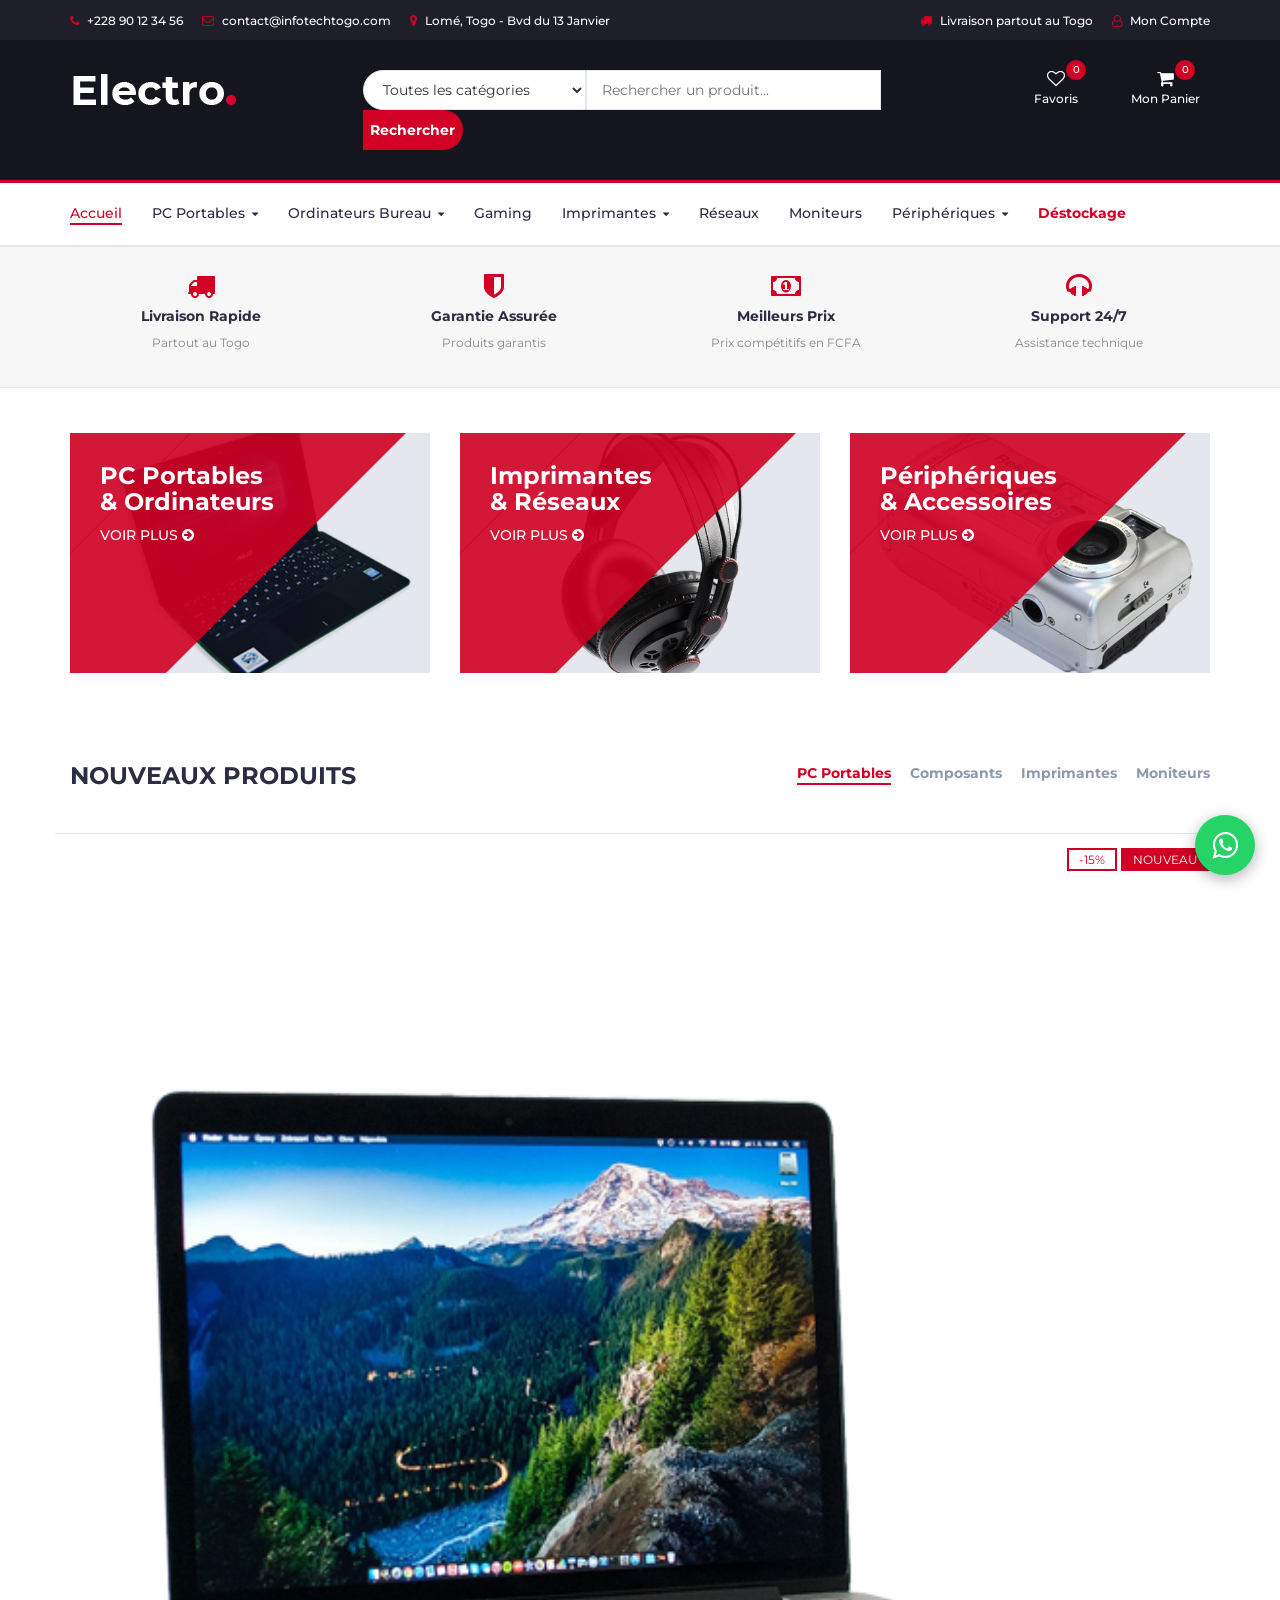
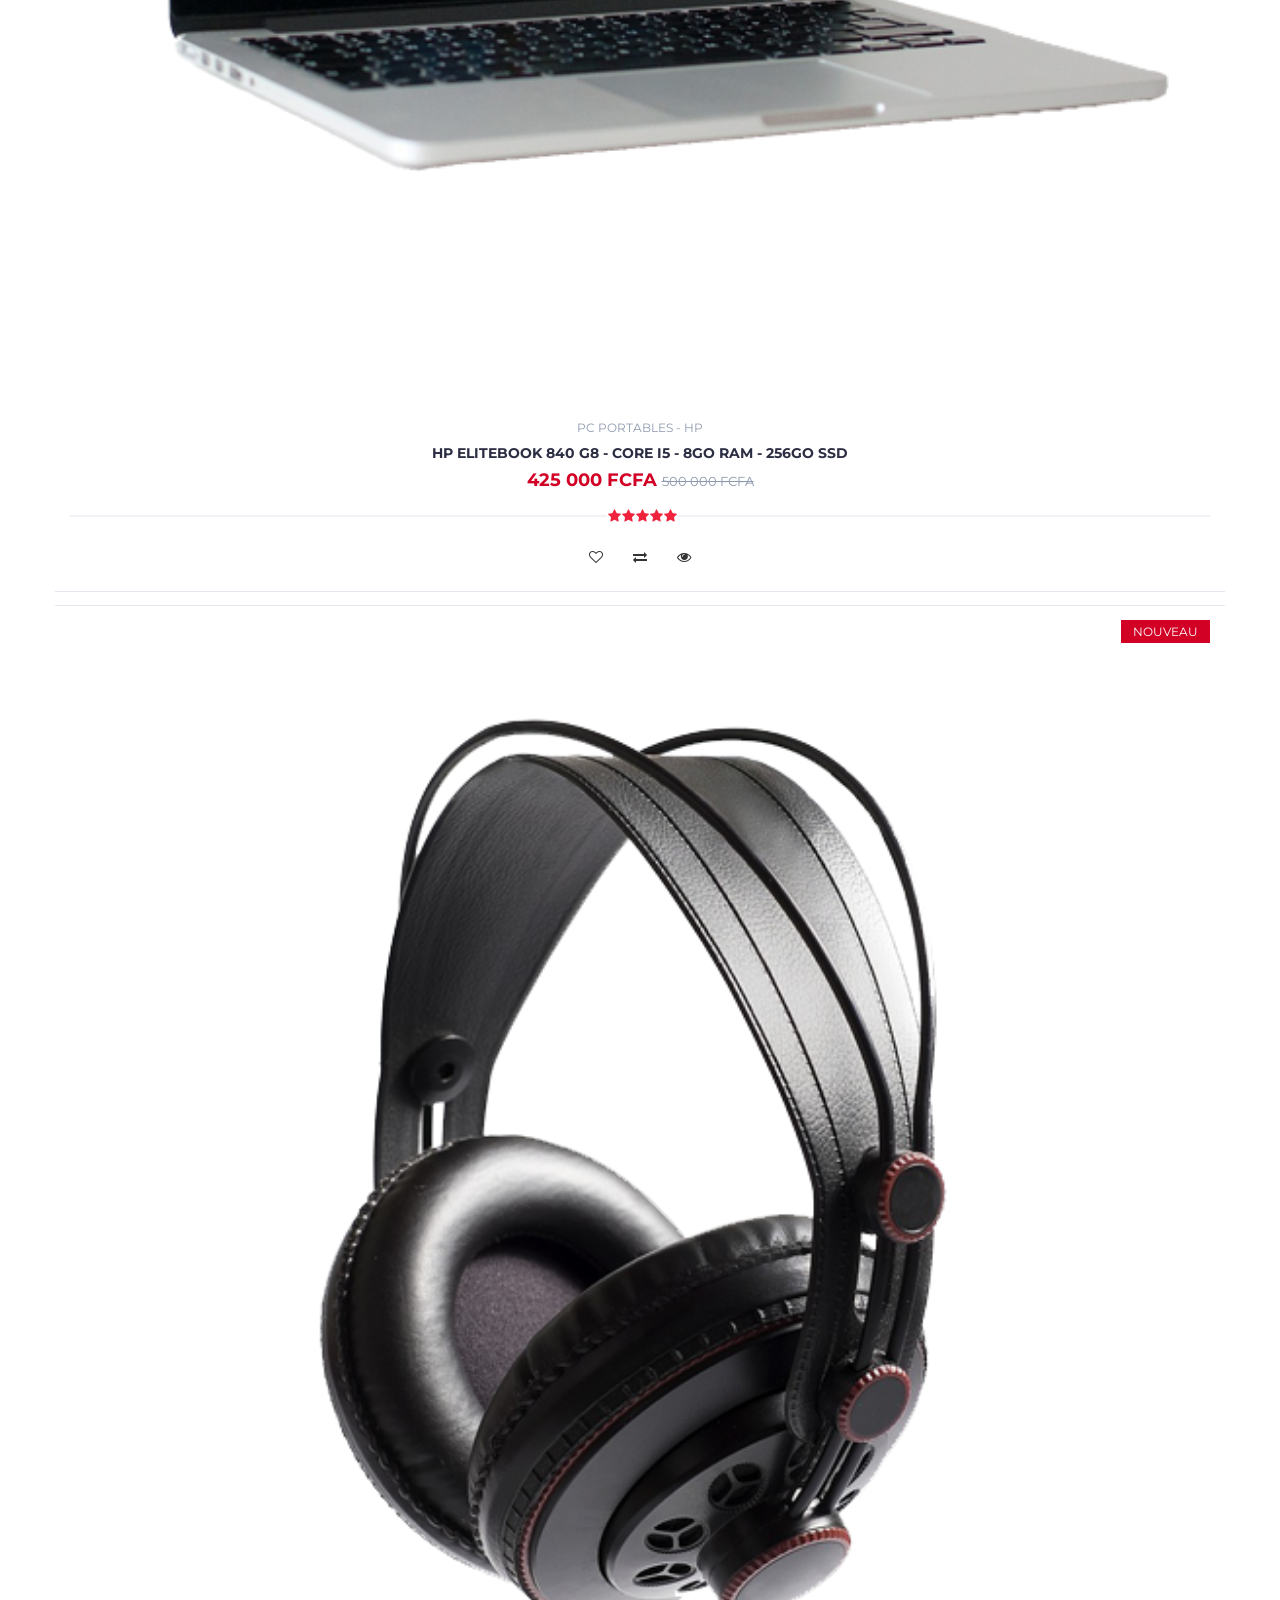
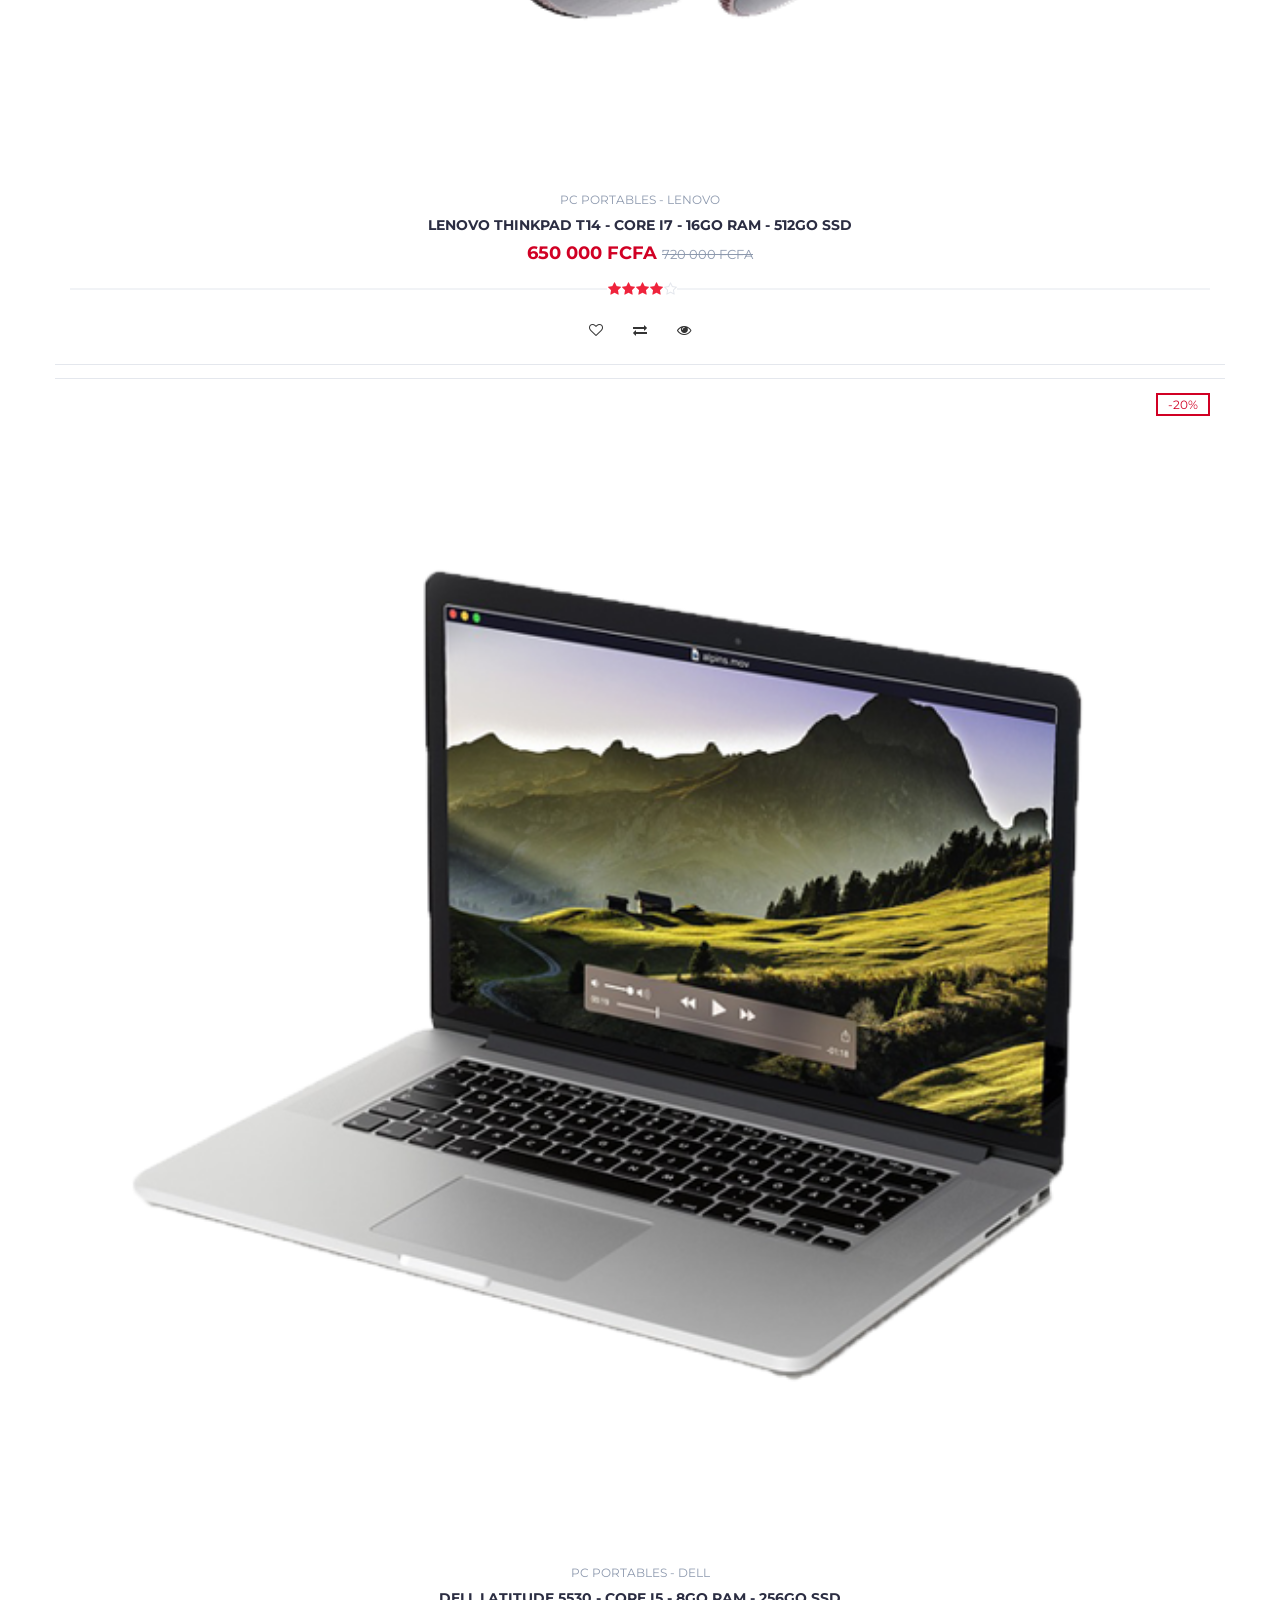
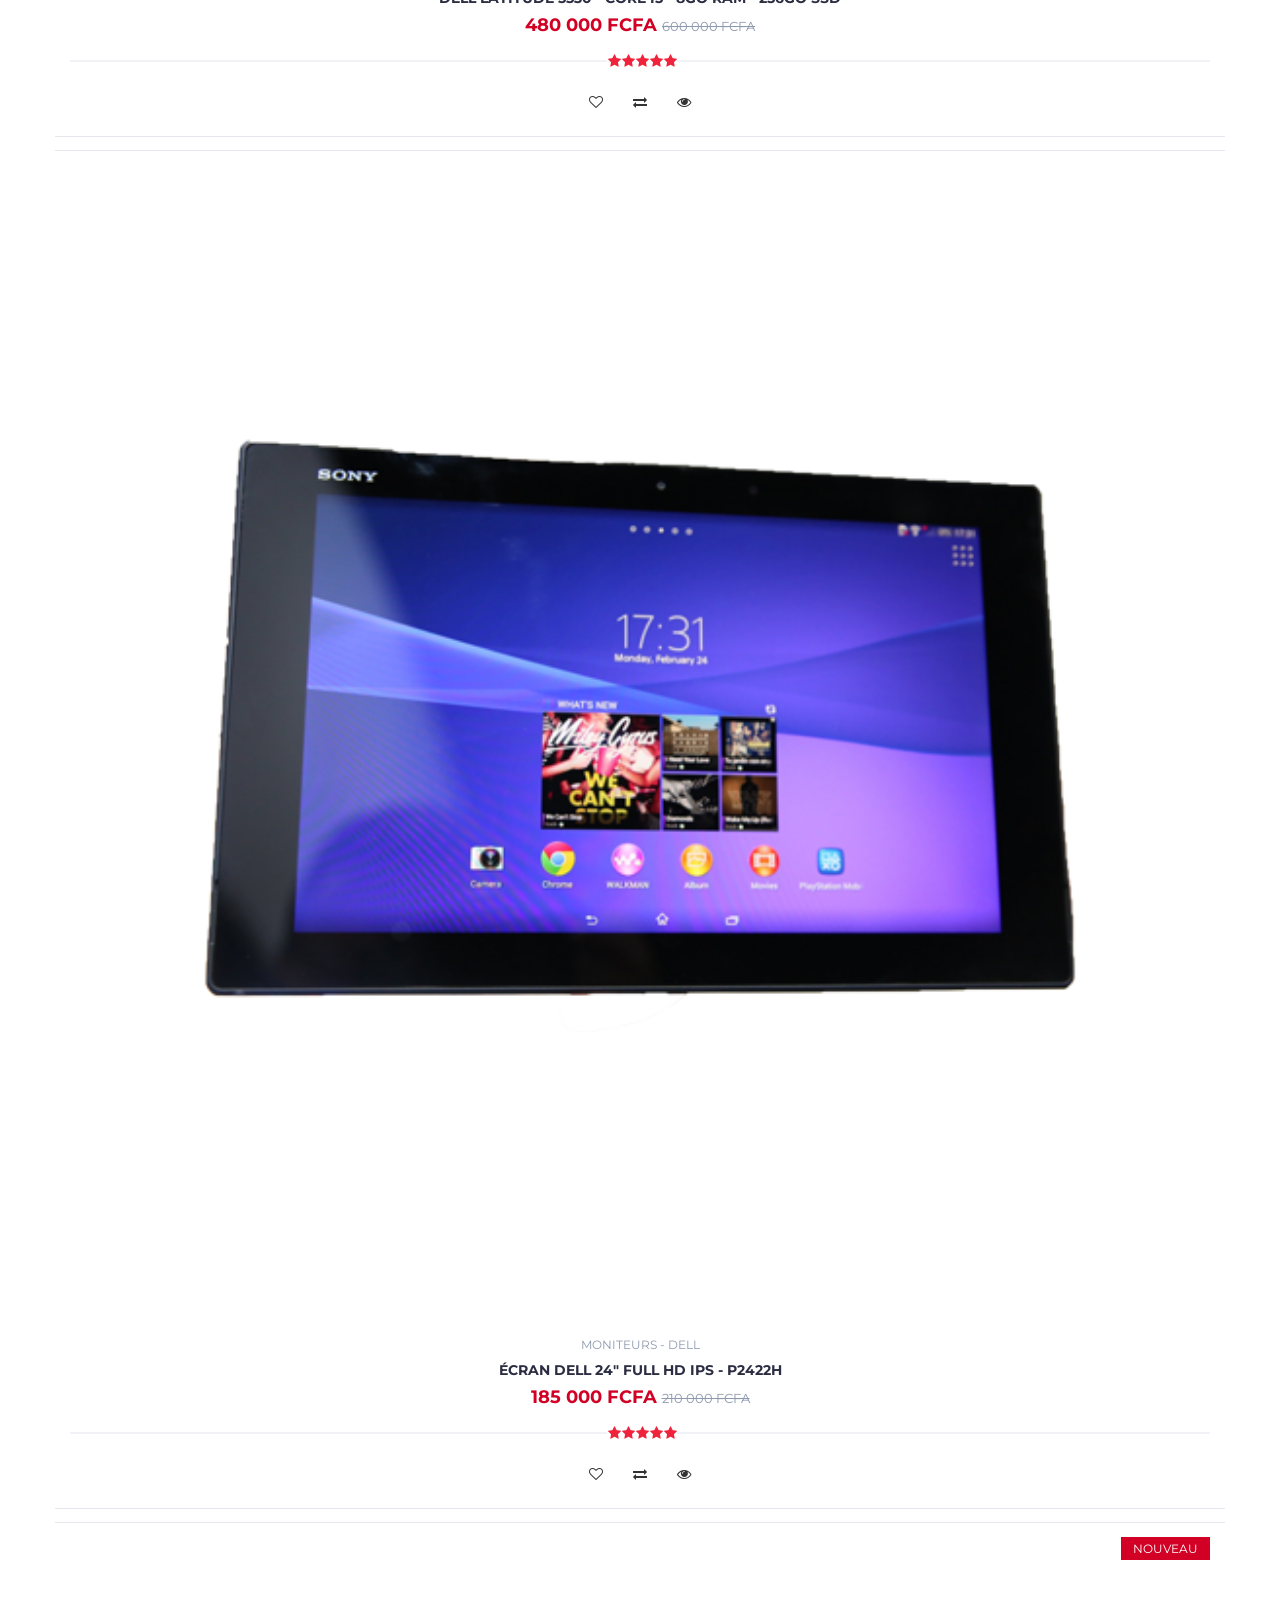
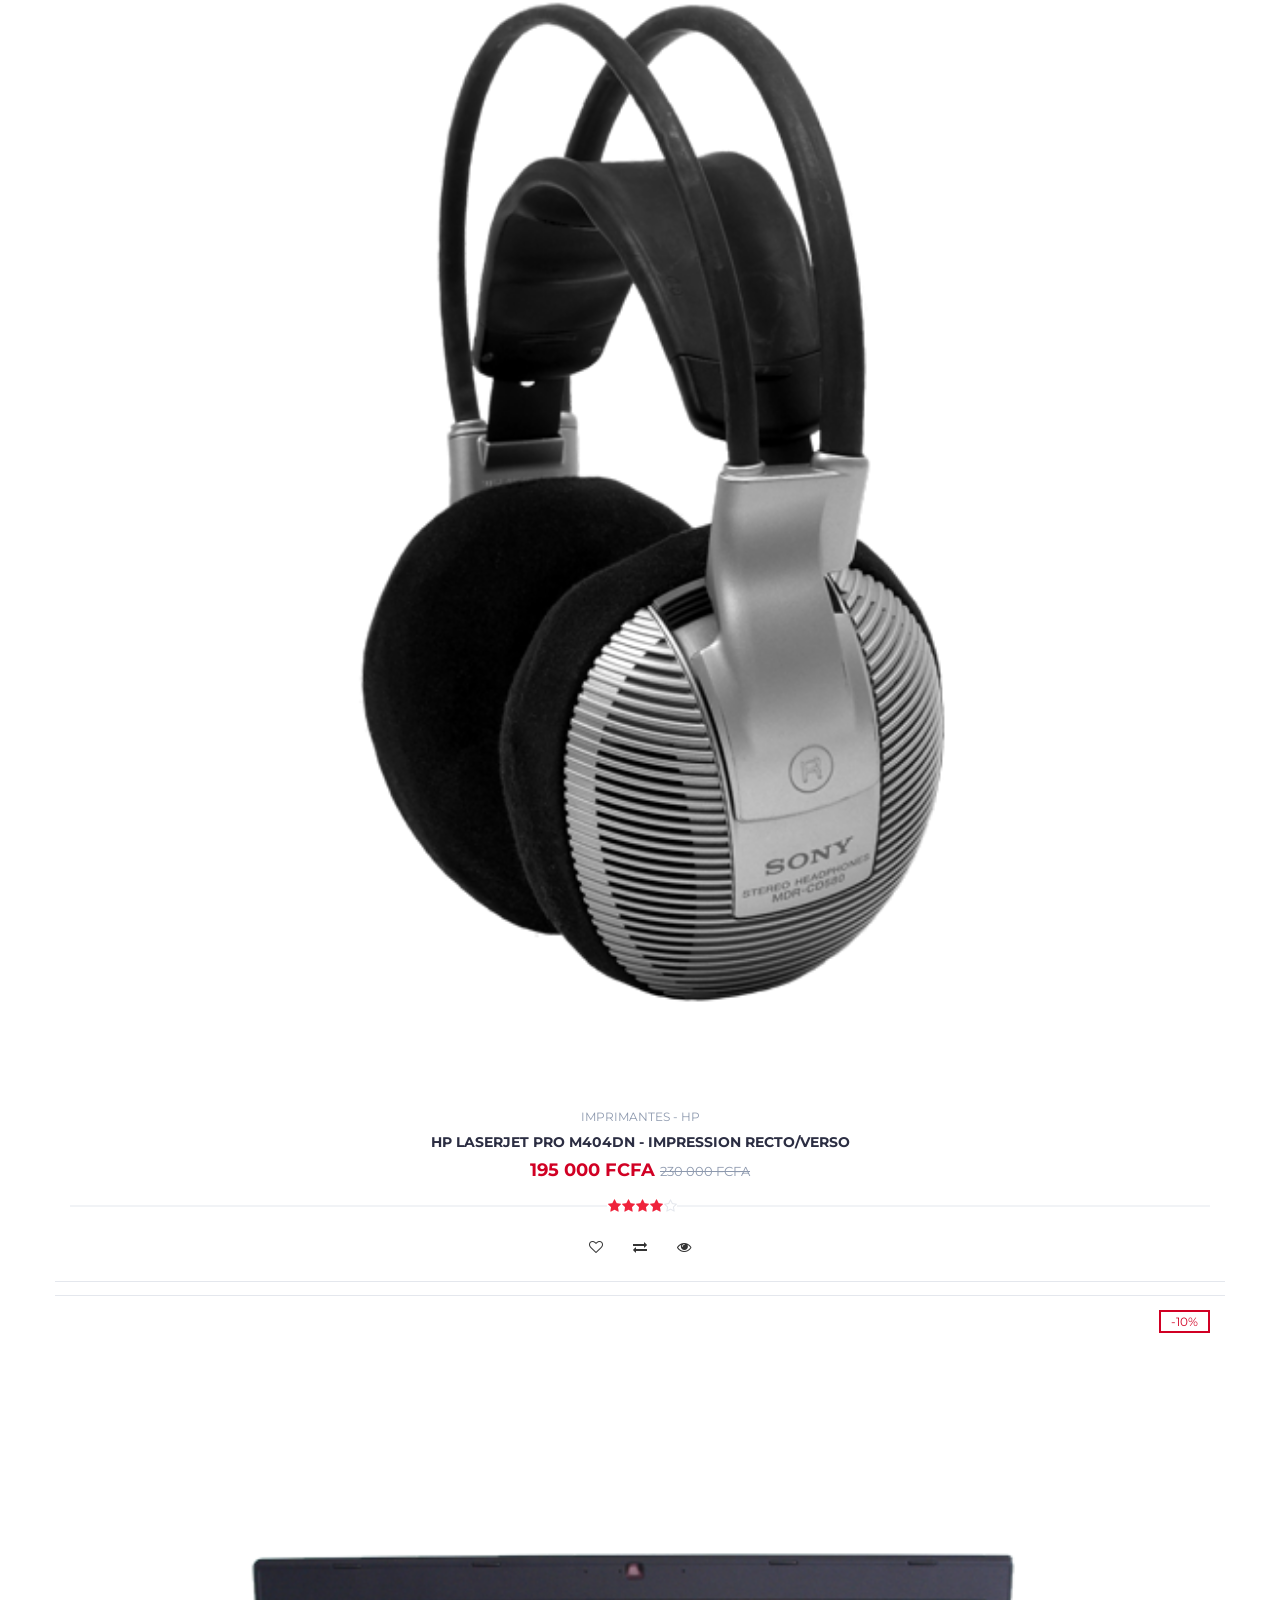
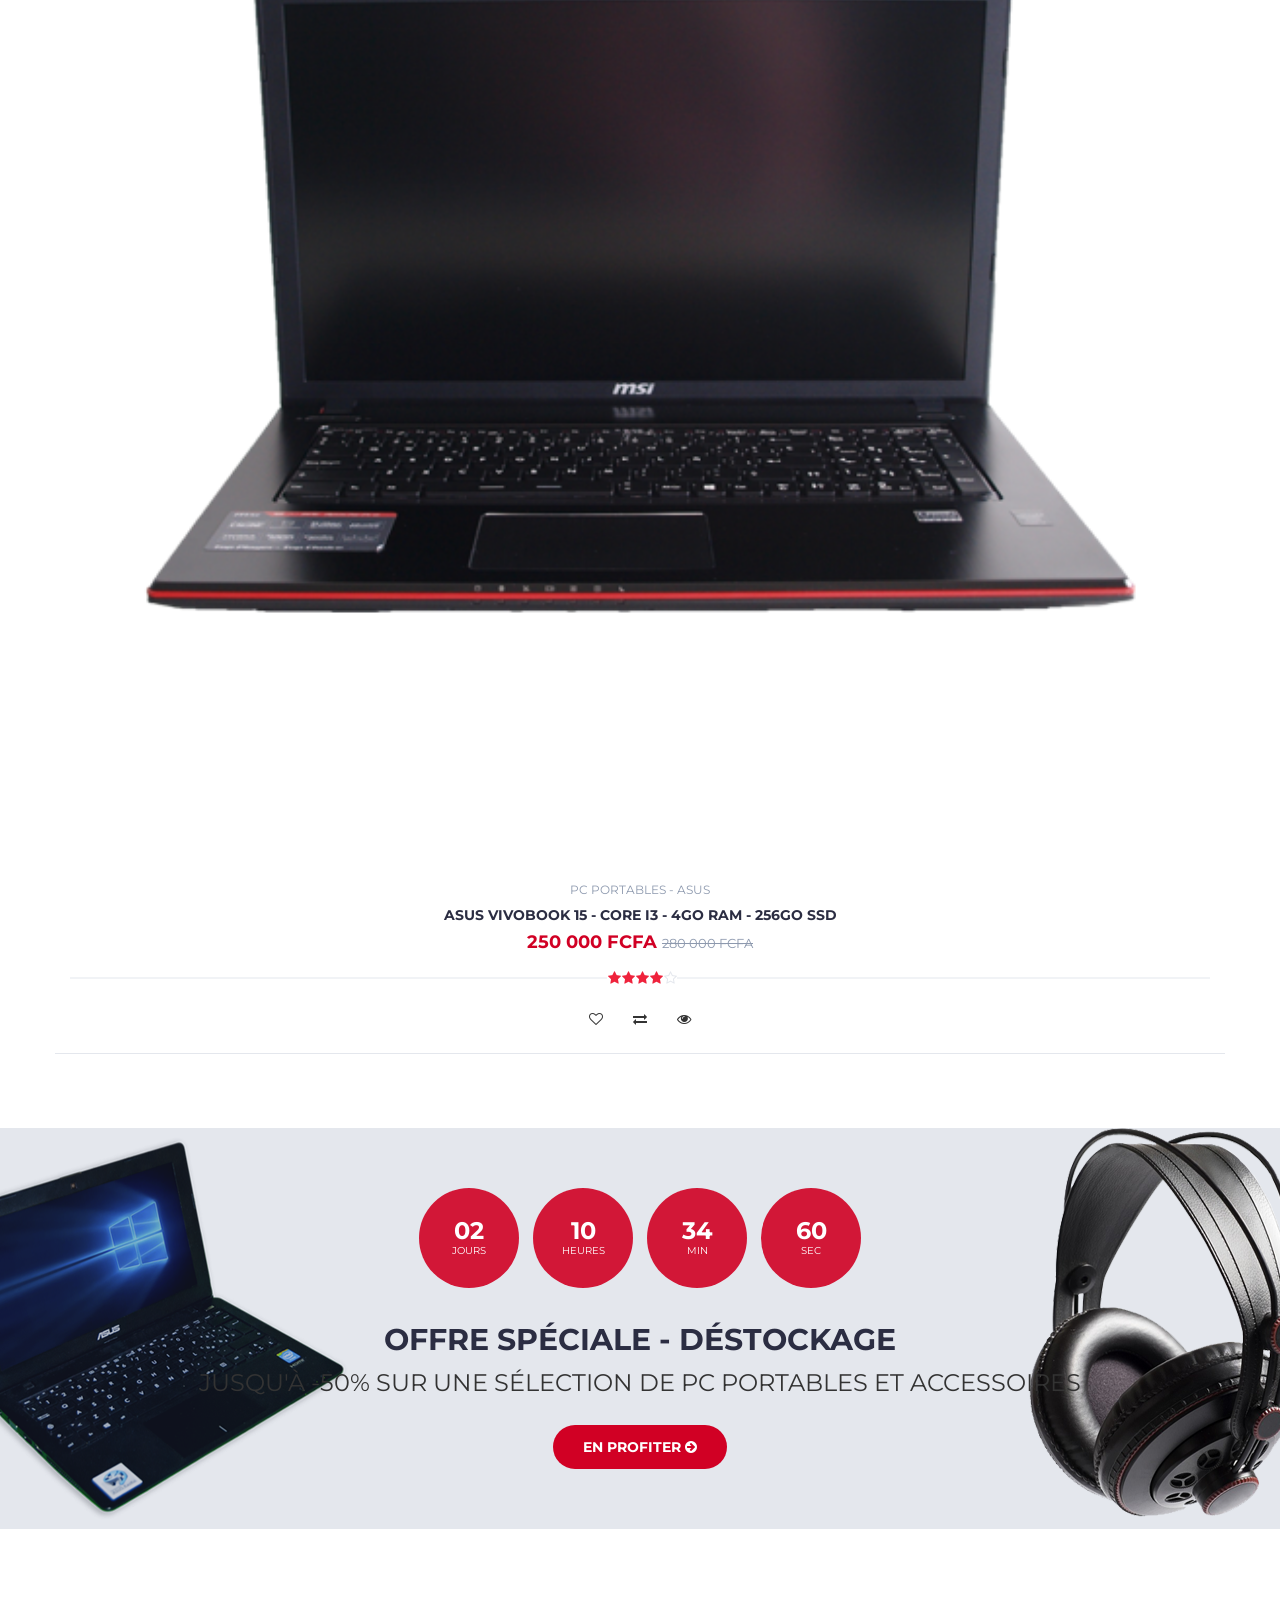
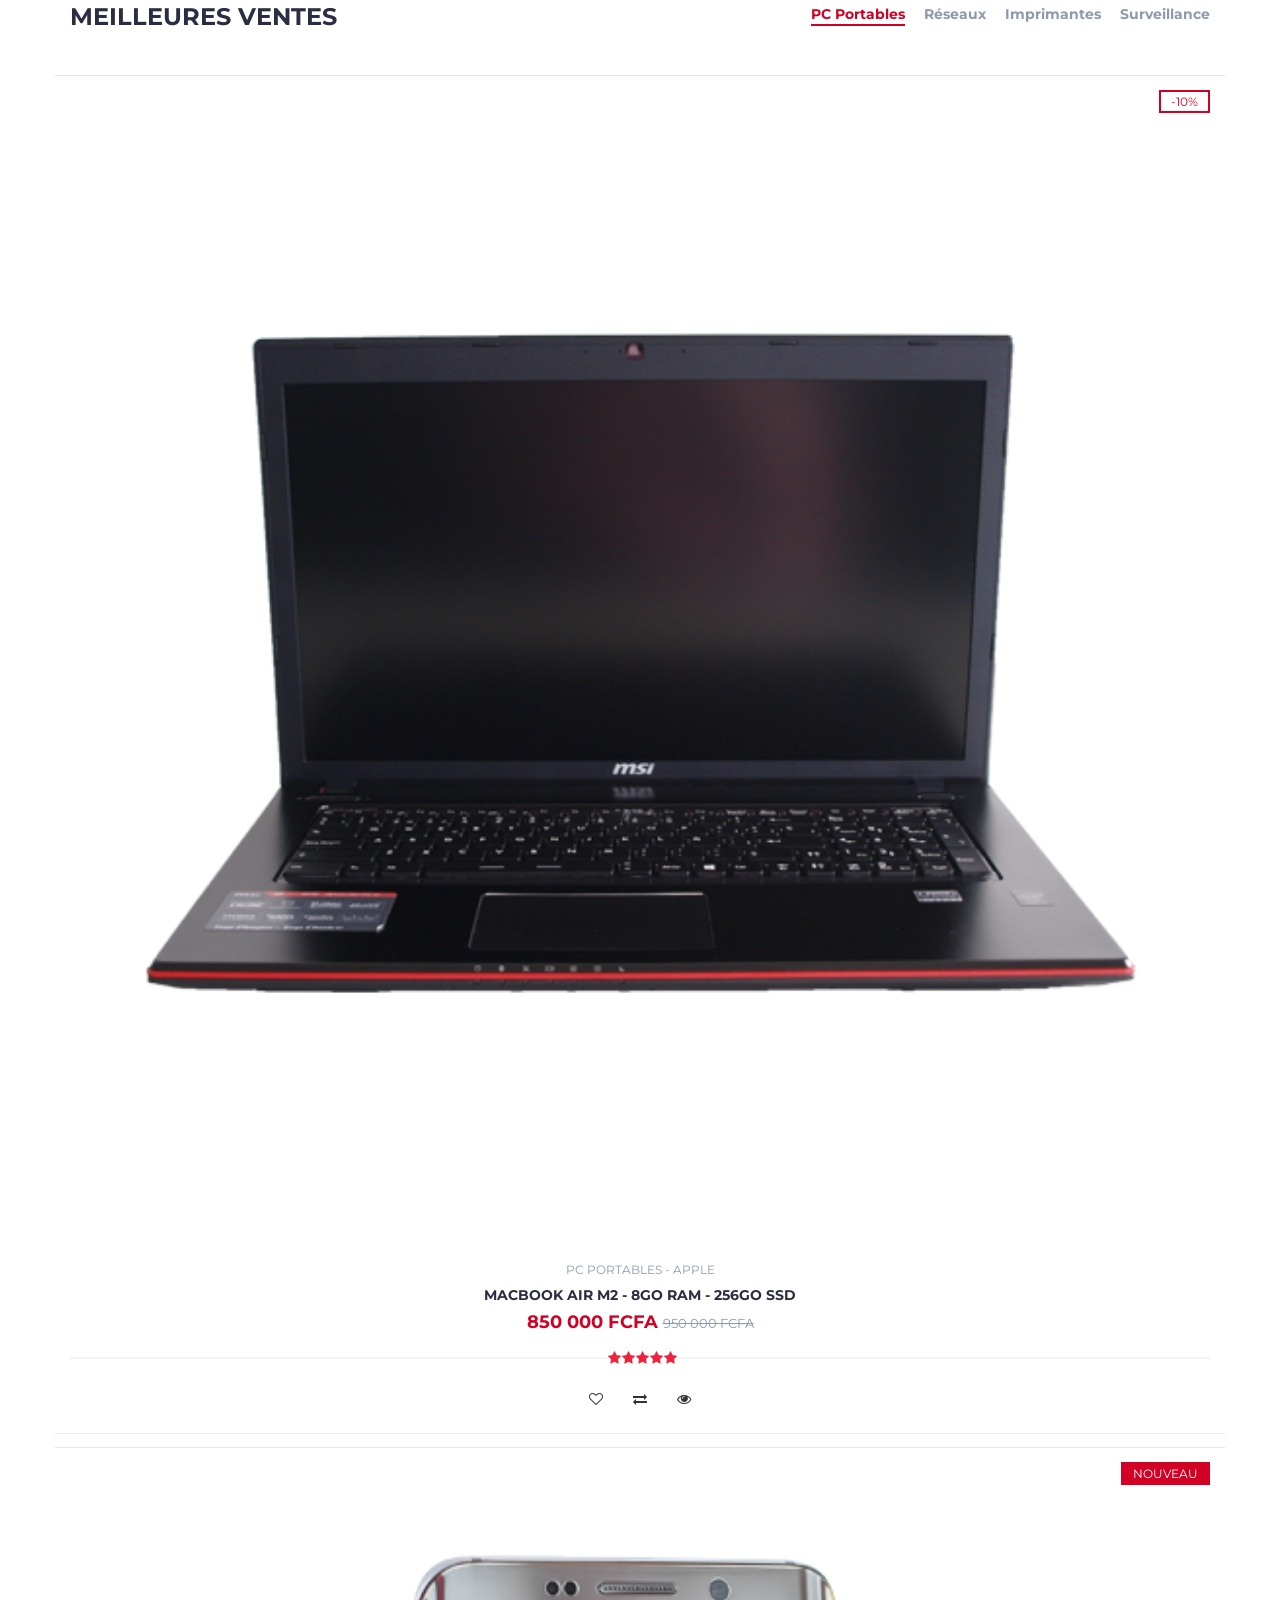
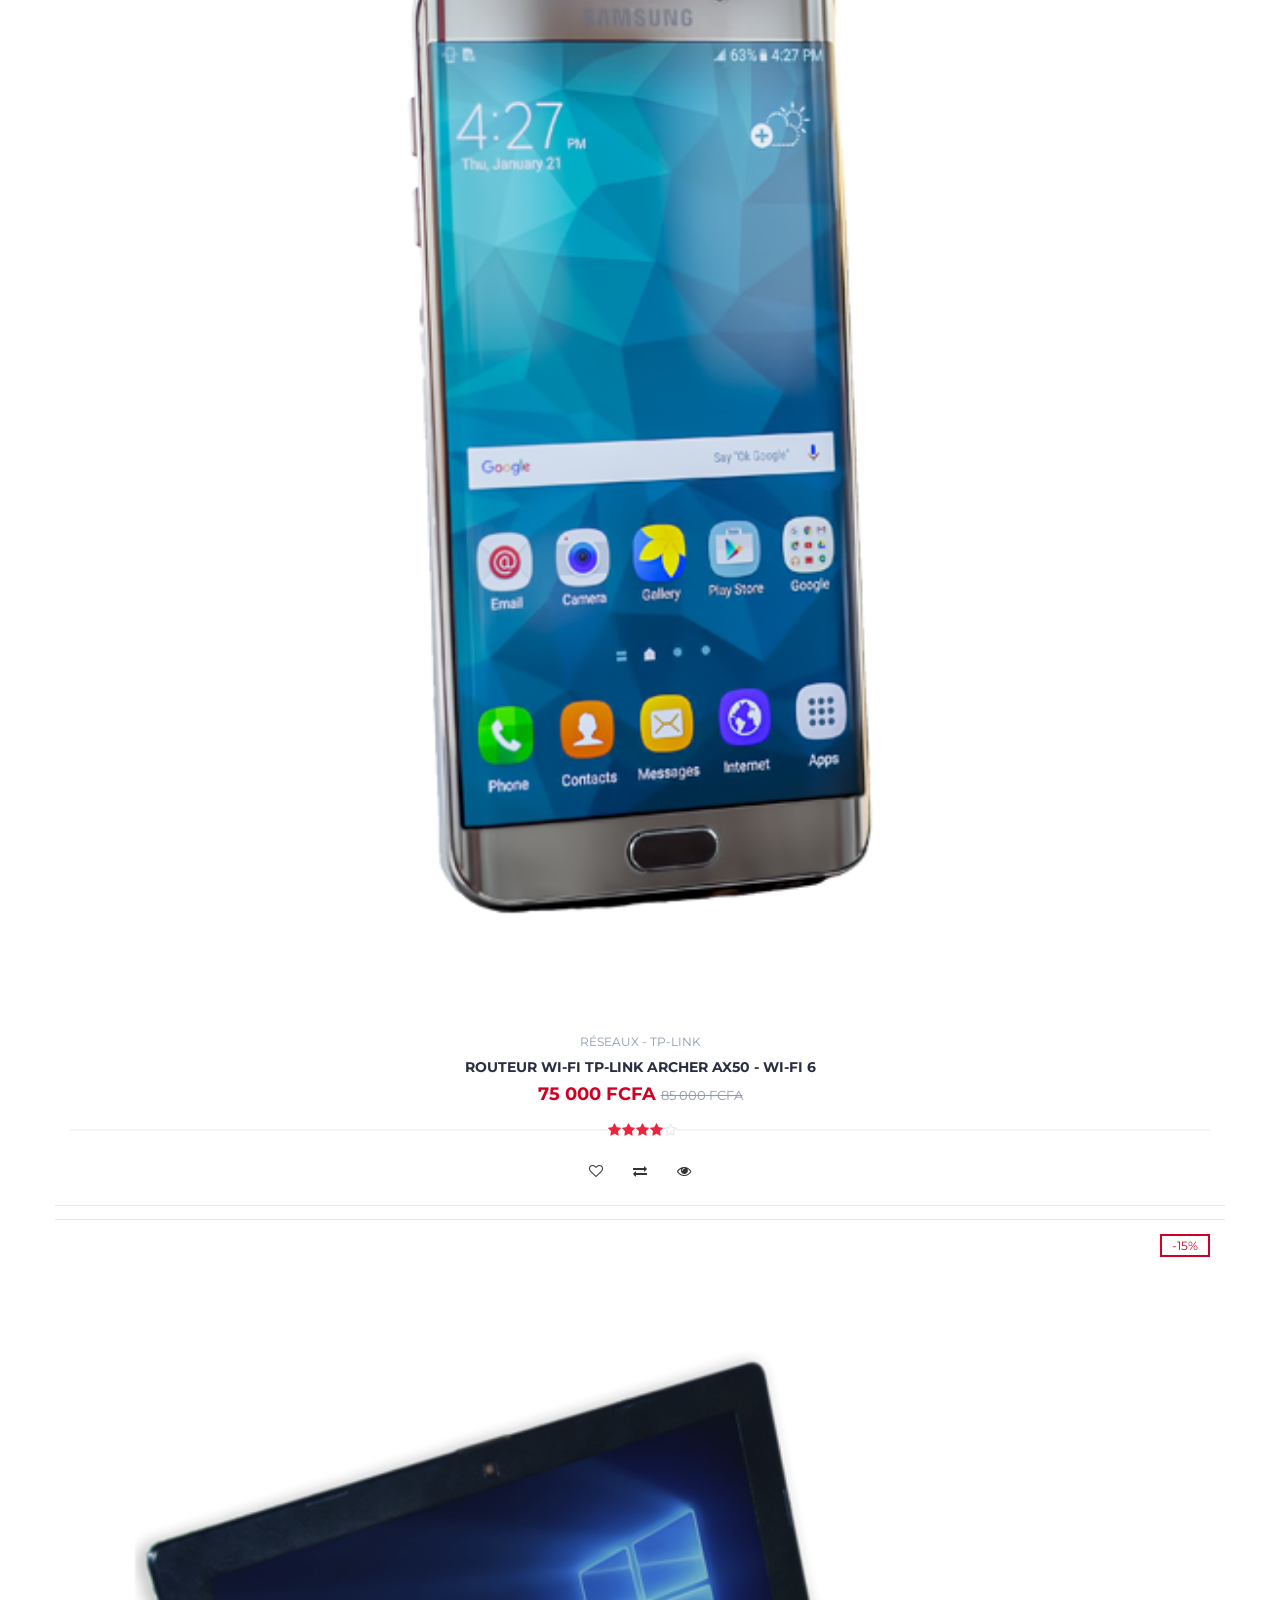
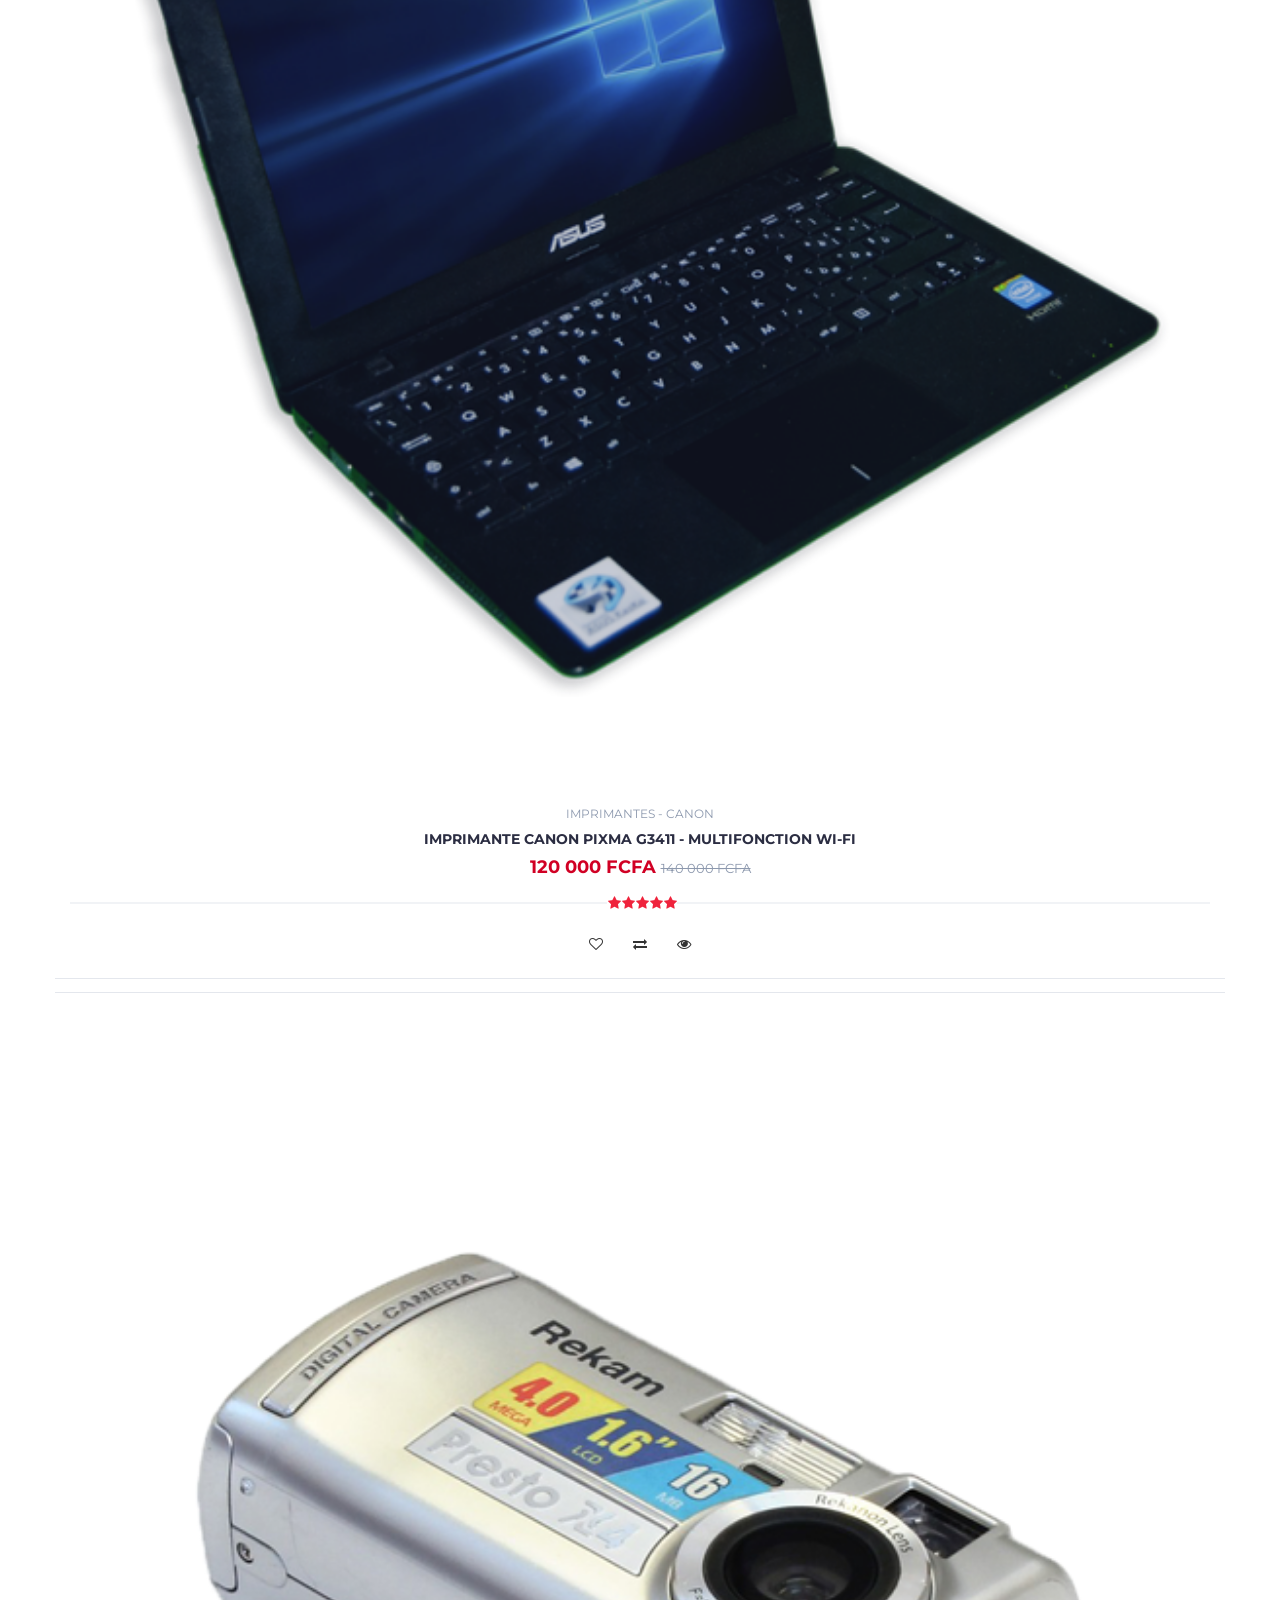
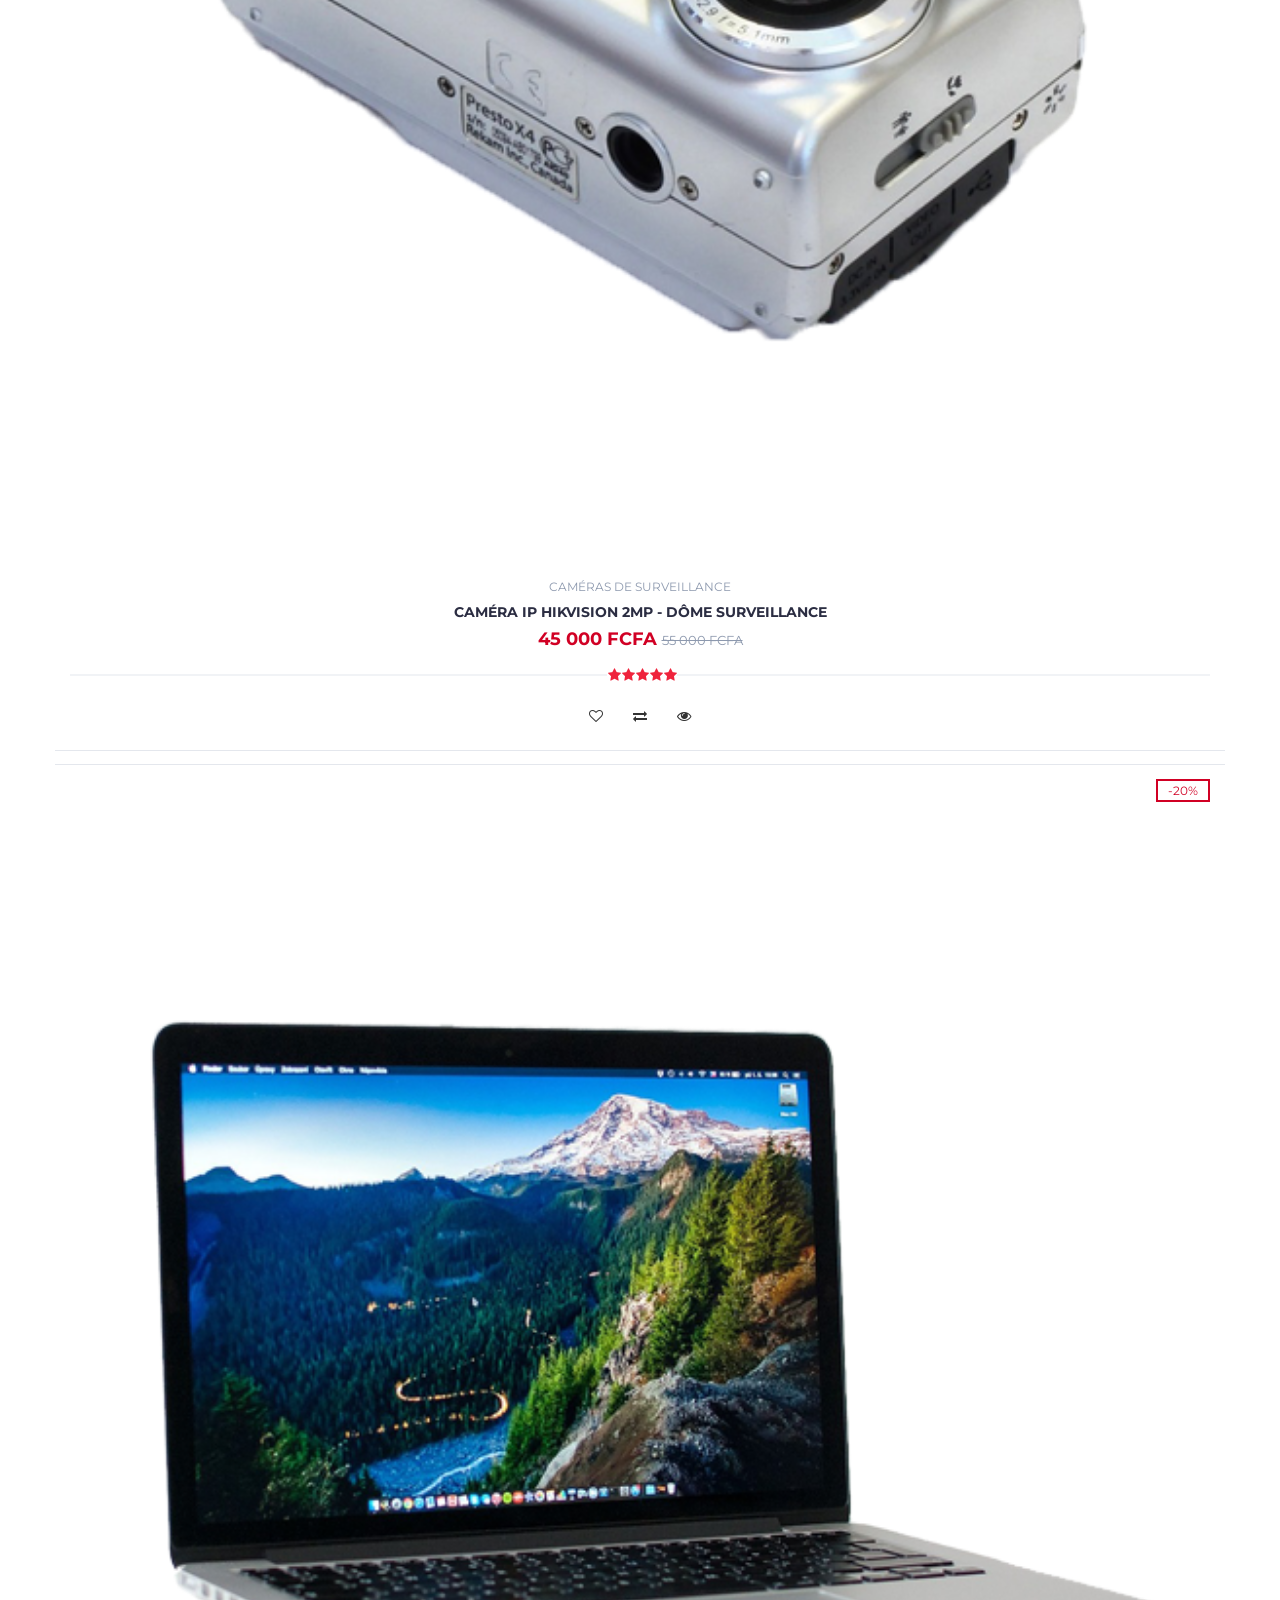
==== index.html @ bb14b1f1 "first commit" ====
<!DOCTYPE html>
<html lang="fr">
	<head>
		<meta charset="utf-8">
		<meta http-equiv="X-UA-Compatible" content="IE=edge">
		<meta name="viewport" content="width=device-width, initial-scale=1">

		<title>InfoTech Togo - Vente de Matériel Informatique à Lomé</title>
		<meta name="description" content="InfoTech Togo - Votre partenaire informatique de confiance à Lomé. PC portables, composants, périphériques, imprimantes et accessoires informatiques.">

		<!-- Google font -->
		<link href="https://fonts.googleapis.com/css?family=Montserrat:400,500,700" rel="stylesheet">

		<!-- Bootstrap -->
		<link type="text/css" rel="stylesheet" href="css/bootstrap.min.css"/>

		<!-- Slick -->
		<link type="text/css" rel="stylesheet" href="css/slick.css"/>
		<link type="text/css" rel="stylesheet" href="css/slick-theme.css"/>

		<!-- nouislider -->
		<link type="text/css" rel="stylesheet" href="css/nouislider.min.css"/>

		<!-- Font Awesome Icon -->
		<link rel="stylesheet" href="css/font-awesome.min.css">

		<!-- Custom stlylesheet -->
		<link type="text/css" rel="stylesheet" href="css/style.css"/>

		<!-- Custom overrides -->
		<link type="text/css" rel="stylesheet" href="css/custom.css"/>

		<!--[if lt IE 9]>
		  <script src="https://oss.maxcdn.com/html5shiv/3.7.3/html5shiv.min.js"></script>
		  <script src="https://oss.maxcdn.com/respond/1.4.2/respond.min.js"></script>
		<![endif]-->

    </head>
	<body>
		<!-- HEADER -->
		<header>
			<!-- TOP HEADER -->
			<div id="top-header">
				<div class="container">
					<ul class="header-links pull-left">
						<li><a href="tel:+22890123456"><i class="fa fa-phone"></i> +228 90 12 34 56</a></li>
						<li><a href="mailto:contact@infotechtogo.com"><i class="fa fa-envelope-o"></i> contact@infotechtogo.com</a></li>
						<li><a href="#"><i class="fa fa-map-marker"></i> Lomé, Togo - Bvd du 13 Janvier</a></li>
					</ul>
					<ul class="header-links pull-right">
						<li><a href="#"><i class="fa fa-truck"></i> Livraison partout au Togo</a></li>
						<li><a href="#"><i class="fa fa-user-o"></i> Mon Compte</a></li>
					</ul>
				</div>
			</div>
			<!-- /TOP HEADER -->

			<!-- MAIN HEADER -->
			<div id="header">
				<!-- container -->
				<div class="container">
					<!-- row -->
					<div class="row">
						<!-- LOGO -->
						<div class="col-md-3">
							<div class="header-logo">
								<a href="#" class="logo">
									<img src="./img/logo.png" alt="InfoTech Togo">
								</a>
							</div>
						</div>
						<!-- /LOGO -->

						<!-- SEARCH BAR -->
						<div class="col-md-6">
							<div class="header-search">
								<form>
									<select class="input-select">
										<option value="0">Toutes les catégories</option>
										<option value="1">PC Portables</option>
										<option value="2">Ordinateurs de Bureau</option>
										<option value="3">PC Gaming</option>
										<option value="4">Composants PC</option>
										<option value="5">Moniteurs</option>
										<option value="6">Imprimantes</option>
										<option value="7">Réseaux</option>
										<option value="8">Périphériques</option>
										<option value="9">Logiciels</option>
										<option value="10">Téléphones</option>
										<option value="11">Caméras de Surveillance</option>
									</select>
									<input class="input" placeholder="Rechercher un produit...">
									<button class="search-btn">Rechercher</button>
								</form>
							</div>
						</div>
						<!-- /SEARCH BAR -->

						<!-- ACCOUNT -->
						<div class="col-md-3 clearfix">
							<div class="header-ctn">
								<!-- Wishlist -->
								<div>
									<a href="#">
										<i class="fa fa-heart-o"></i>
										<span>Favoris</span>
										<div class="qty" id="wishlist-qty">0</div>
									</a>
								</div>
								<!-- /Wishlist -->

								<!-- Cart -->
								<div class="dropdown">
									<a class="dropdown-toggle" data-toggle="dropdown" aria-expanded="true">
										<i class="fa fa-shopping-cart"></i>
										<span>Mon Panier</span>
										<div class="qty" id="cart-qty">0</div>
									</a>
									<div class="cart-dropdown">
										<div class="cart-list" id="cart-items">
											<p class="empty-cart-msg" style="text-align:center; padding:20px; color:#888;">Votre panier est vide</p>
										</div>
										<div class="cart-summary">
											<small id="cart-count">0 article(s) sélectionné(s)</small>
											<h5>SOUS-TOTAL: <span id="cart-total">0</span> FCFA</h5>
										</div>
										<div class="cart-btns">
											<a href="#">Voir le Panier</a>
											<a href="checkout.html">Commander <i class="fa fa-arrow-circle-right"></i></a>
										</div>
									</div>
								</div>
								<!-- /Cart -->

								<!-- Menu Toogle -->
								<div class="menu-toggle">
									<a href="#">
										<i class="fa fa-bars"></i>
										<span>Menu</span>
									</a>
								</div>
								<!-- /Menu Toogle -->
							</div>
						</div>
						<!-- /ACCOUNT -->
					</div>
					<!-- row -->
				</div>
				<!-- container -->
			</div>
			<!-- /MAIN HEADER -->
		</header>
		<!-- /HEADER -->

		<!-- NAVIGATION -->
		<nav id="navigation">
			<!-- container -->
			<div class="container">
				<!-- responsive-nav -->
				<div id="responsive-nav">
					<!-- NAV -->
					<ul class="main-nav nav navbar-nav">
						<li class="active"><a href="#">Accueil</a></li>
						<li class="has-dropdown">
							<a href="#">PC Portables <i class="fa fa-caret-down"></i></a>
							<ul class="dropdown-nav">
								<li><a href="#">DELL</a></li>
								<li><a href="#">HP</a></li>
								<li><a href="#">Lenovo / ThinkPad</a></li>
								<li><a href="#">ASUS</a></li>
								<li><a href="#">Acer</a></li>
								<li><a href="#">Apple / MacBook</a></li>
							</ul>
						</li>
						<li class="has-dropdown">
							<a href="#">Ordinateurs Bureau <i class="fa fa-caret-down"></i></a>
							<ul class="dropdown-nav">
								<li><a href="#">Tours / Desktop</a></li>
								<li><a href="#">All-in-One</a></li>
								<li><a href="#">Mini PC</a></li>
							</ul>
						</li>
						<li><a href="#">Gaming</a></li>
						<li class="has-dropdown">
							<a href="#">Imprimantes <i class="fa fa-caret-down"></i></a>
							<ul class="dropdown-nav">
								<li><a href="#">Imprimantes Laser</a></li>
								<li><a href="#">Imprimantes Jet d'encre</a></li>
								<li><a href="#">Multifonctions</a></li>
								<li><a href="#">Toners & Cartouches</a></li>
							</ul>
						</li>
						<li><a href="#">Réseaux</a></li>
						<li><a href="#">Moniteurs</a></li>
						<li class="has-dropdown">
							<a href="#">Périphériques <i class="fa fa-caret-down"></i></a>
							<ul class="dropdown-nav">
								<li><a href="#">Claviers & Souris</a></li>
								<li><a href="#">Stockage (SSD, HDD, Clés USB)</a></li>
								<li><a href="#">RAM / Mémoire</a></li>
								<li><a href="#">Câbles & Adaptateurs</a></li>
								<li><a href="#">Onduleurs / UPS</a></li>
							</ul>
						</li>
						<li><a href="#" style="color:#D10024;">Déstockage</a></li>
					</ul>
					<!-- /NAV -->
				</div>
				<!-- /responsive-nav -->
			</div>
			<!-- /container -->
		</nav>
		<!-- /NAVIGATION -->

		<!-- SERVICE BANNER -->
		<div class="section" style="padding: 15px 0; background: #f7f7f7; border-bottom: 1px solid #e4e7ed;">
			<div class="container">
				<div class="row">
					<div class="col-md-3 col-sm-6 col-xs-6">
						<div class="service-item" style="text-align:center; padding:10px;">
							<i class="fa fa-truck fa-2x" style="color:#D10024;"></i>
							<h4 style="font-size:14px; margin-top:8px; font-weight:700;">Livraison Rapide</h4>
							<p style="font-size:12px; color:#888;">Partout au Togo</p>
						</div>
					</div>
					<div class="col-md-3 col-sm-6 col-xs-6">
						<div class="service-item" style="text-align:center; padding:10px;">
							<i class="fa fa-shield fa-2x" style="color:#D10024;"></i>
							<h4 style="font-size:14px; margin-top:8px; font-weight:700;">Garantie Assurée</h4>
							<p style="font-size:12px; color:#888;">Produits garantis</p>
						</div>
					</div>
					<div class="col-md-3 col-sm-6 col-xs-6">
						<div class="service-item" style="text-align:center; padding:10px;">
							<i class="fa fa-money fa-2x" style="color:#D10024;"></i>
							<h4 style="font-size:14px; margin-top:8px; font-weight:700;">Meilleurs Prix</h4>
							<p style="font-size:12px; color:#888;">Prix compétitifs en FCFA</p>
						</div>
					</div>
					<div class="col-md-3 col-sm-6 col-xs-6">
						<div class="service-item" style="text-align:center; padding:10px;">
							<i class="fa fa-headphones fa-2x" style="color:#D10024;"></i>
							<h4 style="font-size:14px; margin-top:8px; font-weight:700;">Support 24/7</h4>
							<p style="font-size:12px; color:#888;">Assistance technique</p>
						</div>
					</div>
				</div>
			</div>
		</div>
		<!-- /SERVICE BANNER -->

		<!-- SECTION -->
		<div class="section">
			<!-- container -->
			<div class="container">
				<!-- row -->
				<div class="row">
					<!-- shop -->
					<div class="col-md-4 col-xs-6">
						<div class="shop">
							<div class="shop-img">
								<img src="./img/shop01.png" alt="">
							</div>
							<div class="shop-body">
								<h3>PC Portables<br>& Ordinateurs</h3>
								<a href="#" class="cta-btn">Voir plus <i class="fa fa-arrow-circle-right"></i></a>
							</div>
						</div>
					</div>
					<!-- /shop -->

					<!-- shop -->
					<div class="col-md-4 col-xs-6">
						<div class="shop">
							<div class="shop-img">
								<img src="./img/shop03.png" alt="">
							</div>
							<div class="shop-body">
								<h3>Imprimantes<br>& Réseaux</h3>
								<a href="#" class="cta-btn">Voir plus <i class="fa fa-arrow-circle-right"></i></a>
							</div>
						</div>
					</div>
					<!-- /shop -->

					<!-- shop -->
					<div class="col-md-4 col-xs-6">
						<div class="shop">
							<div class="shop-img">
								<img src="./img/shop02.png" alt="">
							</div>
							<div class="shop-body">
								<h3>Périphériques<br>& Accessoires</h3>
								<a href="#" class="cta-btn">Voir plus <i class="fa fa-arrow-circle-right"></i></a>
							</div>
						</div>
					</div>
					<!-- /shop -->
				</div>
				<!-- /row -->
			</div>
			<!-- /container -->
		</div>
		<!-- /SECTION -->

		<!-- SECTION - NOUVEAUX PRODUITS -->
		<div class="section">
			<!-- container -->
			<div class="container">
				<!-- row -->
				<div class="row">
					<!-- section title -->
					<div class="col-md-12">
						<div class="section-title">
							<h3 class="title">Nouveaux Produits</h3>
							<div class="section-nav">
								<ul class="section-tab-nav tab-nav">
									<li class="active"><a data-toggle="tab" href="#tab1">PC Portables</a></li>
									<li><a data-toggle="tab" href="#tab1">Composants</a></li>
									<li><a data-toggle="tab" href="#tab1">Imprimantes</a></li>
									<li><a data-toggle="tab" href="#tab1">Moniteurs</a></li>
								</ul>
							</div>
						</div>
					</div>
					<!-- /section title -->

					<!-- Products tab & slick -->
					<div class="col-md-12">
						<div class="row">
							<div class="products-tabs">
								<!-- tab -->
								<div id="tab1" class="tab-pane active">
									<div class="products-slick" data-nav="#slick-nav-1">

										<!-- product -->
										<div class="product" data-name="HP EliteBook 840 G8 - Core i5 - 8Go RAM - 256Go SSD" data-price="425000" data-img="./img/product01.png">
											<div class="product-img">
												<img src="./img/product01.png" alt="">
												<div class="product-label">
													<span class="sale">-15%</span>
													<span class="new">NOUVEAU</span>
												</div>
											</div>
											<div class="product-body">
												<p class="product-category">PC Portables - HP</p>
												<h3 class="product-name"><a href="#">HP EliteBook 840 G8 - Core i5 - 8Go RAM - 256Go SSD</a></h3>
												<h4 class="product-price">425 000 FCFA <del class="product-old-price">500 000 FCFA</del></h4>
												<div class="product-rating">
													<i class="fa fa-star"></i>
													<i class="fa fa-star"></i>
													<i class="fa fa-star"></i>
													<i class="fa fa-star"></i>
													<i class="fa fa-star"></i>
												</div>
												<div class="product-btns">
													<button class="add-to-wishlist" onclick="addToWishlist(this)"><i class="fa fa-heart-o"></i><span class="tooltipp">ajouter aux favoris</span></button>
													<button class="add-to-compare"><i class="fa fa-exchange"></i><span class="tooltipp">comparer</span></button>
													<button class="quick-view"><i class="fa fa-eye"></i><span class="tooltipp">aperçu rapide</span></button>
												</div>
											</div>
											<div class="add-to-cart">
												<button class="add-to-cart-btn" onclick="addToCart(this)"><i class="fa fa-shopping-cart"></i> ajouter au panier</button>
											</div>
										</div>
										<!-- /product -->

										<!-- product -->
										<div class="product" data-name="Lenovo ThinkPad T14 - Core i7 - 16Go RAM - 512Go SSD" data-price="650000" data-img="./img/product02.png">
											<div class="product-img">
												<img src="./img/product02.png" alt="">
												<div class="product-label">
													<span class="new">NOUVEAU</span>
												</div>
											</div>
											<div class="product-body">
												<p class="product-category">PC Portables - Lenovo</p>
												<h3 class="product-name"><a href="#">Lenovo ThinkPad T14 - Core i7 - 16Go RAM - 512Go SSD</a></h3>
												<h4 class="product-price">650 000 FCFA <del class="product-old-price">720 000 FCFA</del></h4>
												<div class="product-rating">
													<i class="fa fa-star"></i>
													<i class="fa fa-star"></i>
													<i class="fa fa-star"></i>
													<i class="fa fa-star"></i>
													<i class="fa fa-star-o"></i>
												</div>
												<div class="product-btns">
													<button class="add-to-wishlist" onclick="addToWishlist(this)"><i class="fa fa-heart-o"></i><span class="tooltipp">ajouter aux favoris</span></button>
													<button class="add-to-compare"><i class="fa fa-exchange"></i><span class="tooltipp">comparer</span></button>
													<button class="quick-view"><i class="fa fa-eye"></i><span class="tooltipp">aperçu rapide</span></button>
												</div>
											</div>
											<div class="add-to-cart">
												<button class="add-to-cart-btn" onclick="addToCart(this)"><i class="fa fa-shopping-cart"></i> ajouter au panier</button>
											</div>
										</div>
										<!-- /product -->

										<!-- product -->
										<div class="product" data-name="Dell Latitude 5530 - Core i5 - 8Go RAM - 256Go SSD" data-price="480000" data-img="./img/product03.png">
											<div class="product-img">
												<img src="./img/product03.png" alt="">
												<div class="product-label">
													<span class="sale">-20%</span>
												</div>
											</div>
											<div class="product-body">
												<p class="product-category">PC Portables - DELL</p>
												<h3 class="product-name"><a href="#">Dell Latitude 5530 - Core i5 - 8Go RAM - 256Go SSD</a></h3>
												<h4 class="product-price">480 000 FCFA <del class="product-old-price">600 000 FCFA</del></h4>
												<div class="product-rating">
													<i class="fa fa-star"></i>
													<i class="fa fa-star"></i>
													<i class="fa fa-star"></i>
													<i class="fa fa-star"></i>
													<i class="fa fa-star"></i>
												</div>
												<div class="product-btns">
													<button class="add-to-wishlist" onclick="addToWishlist(this)"><i class="fa fa-heart-o"></i><span class="tooltipp">ajouter aux favoris</span></button>
													<button class="add-to-compare"><i class="fa fa-exchange"></i><span class="tooltipp">comparer</span></button>
													<button class="quick-view"><i class="fa fa-eye"></i><span class="tooltipp">aperçu rapide</span></button>
												</div>
											</div>
											<div class="add-to-cart">
												<button class="add-to-cart-btn" onclick="addToCart(this)"><i class="fa fa-shopping-cart"></i> ajouter au panier</button>
											</div>
										</div>
										<!-- /product -->

										<!-- product -->
										<div class="product" data-name="Écran Dell 24 pouces Full HD IPS P2422H" data-price="185000" data-img="./img/product04.png">
											<div class="product-img">
												<img src="./img/product04.png" alt="">
											</div>
											<div class="product-body">
												<p class="product-category">Moniteurs - DELL</p>
												<h3 class="product-name"><a href="#">Écran Dell 24" Full HD IPS - P2422H</a></h3>
												<h4 class="product-price">185 000 FCFA <del class="product-old-price">210 000 FCFA</del></h4>
												<div class="product-rating">
													<i class="fa fa-star"></i>
													<i class="fa fa-star"></i>
													<i class="fa fa-star"></i>
													<i class="fa fa-star"></i>
													<i class="fa fa-star"></i>
												</div>
												<div class="product-btns">
													<button class="add-to-wishlist" onclick="addToWishlist(this)"><i class="fa fa-heart-o"></i><span class="tooltipp">ajouter aux favoris</span></button>
													<button class="add-to-compare"><i class="fa fa-exchange"></i><span class="tooltipp">comparer</span></button>
													<button class="quick-view"><i class="fa fa-eye"></i><span class="tooltipp">aperçu rapide</span></button>
												</div>
											</div>
											<div class="add-to-cart">
												<button class="add-to-cart-btn" onclick="addToCart(this)"><i class="fa fa-shopping-cart"></i> ajouter au panier</button>
											</div>
										</div>
										<!-- /product -->

										<!-- product -->
										<div class="product" data-name="HP LaserJet Pro M404dn Recto/Verso" data-price="195000" data-img="./img/product05.png">
											<div class="product-img">
												<img src="./img/product05.png" alt="">
												<div class="product-label">
													<span class="new">NOUVEAU</span>
												</div>
											</div>
											<div class="product-body">
												<p class="product-category">Imprimantes - HP</p>
												<h3 class="product-name"><a href="#">HP LaserJet Pro M404dn - Impression Recto/Verso</a></h3>
												<h4 class="product-price">195 000 FCFA <del class="product-old-price">230 000 FCFA</del></h4>
												<div class="product-rating">
													<i class="fa fa-star"></i>
													<i class="fa fa-star"></i>
													<i class="fa fa-star"></i>
													<i class="fa fa-star"></i>
													<i class="fa fa-star-o"></i>
												</div>
												<div class="product-btns">
													<button class="add-to-wishlist" onclick="addToWishlist(this)"><i class="fa fa-heart-o"></i><span class="tooltipp">ajouter aux favoris</span></button>
													<button class="add-to-compare"><i class="fa fa-exchange"></i><span class="tooltipp">comparer</span></button>
													<button class="quick-view"><i class="fa fa-eye"></i><span class="tooltipp">aperçu rapide</span></button>
												</div>
											</div>
											<div class="add-to-cart">
												<button class="add-to-cart-btn" onclick="addToCart(this)"><i class="fa fa-shopping-cart"></i> ajouter au panier</button>
											</div>
										</div>
										<!-- /product -->

										<!-- product -->
										<div class="product" data-name="ASUS VivoBook 15 - Core i3 - 4Go RAM - 256Go SSD" data-price="250000" data-img="./img/product06.png">
											<div class="product-img">
												<img src="./img/product06.png" alt="">
												<div class="product-label">
													<span class="sale">-10%</span>
												</div>
											</div>
											<div class="product-body">
												<p class="product-category">PC Portables - ASUS</p>
												<h3 class="product-name"><a href="#">ASUS VivoBook 15 - Core i3 - 4Go RAM - 256Go SSD</a></h3>
												<h4 class="product-price">250 000 FCFA <del class="product-old-price">280 000 FCFA</del></h4>
												<div class="product-rating">
													<i class="fa fa-star"></i>
													<i class="fa fa-star"></i>
													<i class="fa fa-star"></i>
													<i class="fa fa-star"></i>
													<i class="fa fa-star-o"></i>
												</div>
												<div class="product-btns">
													<button class="add-to-wishlist" onclick="addToWishlist(this)"><i class="fa fa-heart-o"></i><span class="tooltipp">ajouter aux favoris</span></button>
													<button class="add-to-compare"><i class="fa fa-exchange"></i><span class="tooltipp">comparer</span></button>
													<button class="quick-view"><i class="fa fa-eye"></i><span class="tooltipp">aperçu rapide</span></button>
												</div>
											</div>
											<div class="add-to-cart">
												<button class="add-to-cart-btn" onclick="addToCart(this)"><i class="fa fa-shopping-cart"></i> ajouter au panier</button>
											</div>
										</div>
										<!-- /product -->

									</div>
									<div id="slick-nav-1" class="products-slick-nav"></div>
								</div>
								<!-- /tab -->
							</div>
						</div>
					</div>
					<!-- Products tab & slick -->
				</div>
				<!-- /row -->
			</div>
			<!-- /container -->
		</div>
		<!-- /SECTION -->

		<!-- HOT DEAL SECTION -->
		<div id="hot-deal" class="section">
			<!-- container -->
			<div class="container">
				<!-- row -->
				<div class="row">
					<div class="col-md-12">
						<div class="hot-deal">
							<ul class="hot-deal-countdown">
								<li>
									<div>
										<h3>02</h3>
										<span>Jours</span>
									</div>
								</li>
								<li>
									<div>
										<h3>10</h3>
										<span>Heures</span>
									</div>
								</li>
								<li>
									<div>
										<h3>34</h3>
										<span>Min</span>
									</div>
								</li>
								<li>
									<div>
										<h3>60</h3>
										<span>Sec</span>
									</div>
								</li>
							</ul>
							<h2 class="text-uppercase">Offre Spéciale - Déstockage</h2>
							<p>Jusqu'à -50% sur une sélection de PC portables et accessoires</p>
							<a class="primary-btn cta-btn" href="#">En profiter <i class="fa fa-arrow-circle-right"></i></a>
						</div>
					</div>
				</div>
				<!-- /row -->
			</div>
			<!-- /container -->
		</div>
		<!-- /HOT DEAL SECTION -->

		<!-- SECTION - MEILLEURES VENTES -->
		<div class="section">
			<!-- container -->
			<div class="container">
				<!-- row -->
				<div class="row">
					<!-- section title -->
					<div class="col-md-12">
						<div class="section-title">
							<h3 class="title">Meilleures Ventes</h3>
							<div class="section-nav">
								<ul class="section-tab-nav tab-nav">
									<li class="active"><a data-toggle="tab" href="#tab2">PC Portables</a></li>
									<li><a data-toggle="tab" href="#tab2">Réseaux</a></li>
									<li><a data-toggle="tab" href="#tab2">Imprimantes</a></li>
									<li><a data-toggle="tab" href="#tab2">Surveillance</a></li>
								</ul>
							</div>
						</div>
					</div>
					<!-- /section title -->

					<!-- Products tab & slick -->
					<div class="col-md-12">
						<div class="row">
							<div class="products-tabs">
								<!-- tab -->
								<div id="tab2" class="tab-pane fade in active">
									<div class="products-slick" data-nav="#slick-nav-2">

										<!-- product -->
										<div class="product" data-name="MacBook Air M2 - 8Go RAM - 256Go SSD" data-price="850000" data-img="./img/product06.png">
											<div class="product-img">
												<img src="./img/product06.png" alt="">
												<div class="product-label">
													<span class="sale">-10%</span>
												</div>
											</div>
											<div class="product-body">
												<p class="product-category">PC Portables - Apple</p>
												<h3 class="product-name"><a href="#">MacBook Air M2 - 8Go RAM - 256Go SSD</a></h3>
												<h4 class="product-price">850 000 FCFA <del class="product-old-price">950 000 FCFA</del></h4>
												<div class="product-rating">
													<i class="fa fa-star"></i>
													<i class="fa fa-star"></i>
													<i class="fa fa-star"></i>
													<i class="fa fa-star"></i>
													<i class="fa fa-star"></i>
												</div>
												<div class="product-btns">
													<button class="add-to-wishlist" onclick="addToWishlist(this)"><i class="fa fa-heart-o"></i><span class="tooltipp">ajouter aux favoris</span></button>
													<button class="add-to-compare"><i class="fa fa-exchange"></i><span class="tooltipp">comparer</span></button>
													<button class="quick-view"><i class="fa fa-eye"></i><span class="tooltipp">aperçu rapide</span></button>
												</div>
											</div>
											<div class="add-to-cart">
												<button class="add-to-cart-btn" onclick="addToCart(this)"><i class="fa fa-shopping-cart"></i> ajouter au panier</button>
											</div>
										</div>
										<!-- /product -->

										<!-- product -->
										<div class="product" data-name="Routeur Wi-Fi TP-Link Archer AX50 Wi-Fi 6" data-price="75000" data-img="./img/product07.png">
											<div class="product-img">
												<img src="./img/product07.png" alt="">
												<div class="product-label">
													<span class="new">NOUVEAU</span>
												</div>
											</div>
											<div class="product-body">
												<p class="product-category">Réseaux - TP-Link</p>
												<h3 class="product-name"><a href="#">Routeur Wi-Fi TP-Link Archer AX50 - Wi-Fi 6</a></h3>
												<h4 class="product-price">75 000 FCFA <del class="product-old-price">85 000 FCFA</del></h4>
												<div class="product-rating">
													<i class="fa fa-star"></i>
													<i class="fa fa-star"></i>
													<i class="fa fa-star"></i>
													<i class="fa fa-star"></i>
													<i class="fa fa-star-o"></i>
												</div>
												<div class="product-btns">
													<button class="add-to-wishlist" onclick="addToWishlist(this)"><i class="fa fa-heart-o"></i><span class="tooltipp">ajouter aux favoris</span></button>
													<button class="add-to-compare"><i class="fa fa-exchange"></i><span class="tooltipp">comparer</span></button>
													<button class="quick-view"><i class="fa fa-eye"></i><span class="tooltipp">aperçu rapide</span></button>
												</div>
											</div>
											<div class="add-to-cart">
												<button class="add-to-cart-btn" onclick="addToCart(this)"><i class="fa fa-shopping-cart"></i> ajouter au panier</button>
											</div>
										</div>
										<!-- /product -->

										<!-- product -->
										<div class="product" data-name="Imprimante Canon PIXMA G3411 Multifonction Wi-Fi" data-price="120000" data-img="./img/product08.png">
											<div class="product-img">
												<img src="./img/product08.png" alt="">
												<div class="product-label">
													<span class="sale">-15%</span>
												</div>
											</div>
											<div class="product-body">
												<p class="product-category">Imprimantes - Canon</p>
												<h3 class="product-name"><a href="#">Imprimante Canon PIXMA G3411 - Multifonction Wi-Fi</a></h3>
												<h4 class="product-price">120 000 FCFA <del class="product-old-price">140 000 FCFA</del></h4>
												<div class="product-rating">
													<i class="fa fa-star"></i>
													<i class="fa fa-star"></i>
													<i class="fa fa-star"></i>
													<i class="fa fa-star"></i>
													<i class="fa fa-star"></i>
												</div>
												<div class="product-btns">
													<button class="add-to-wishlist" onclick="addToWishlist(this)"><i class="fa fa-heart-o"></i><span class="tooltipp">ajouter aux favoris</span></button>
													<button class="add-to-compare"><i class="fa fa-exchange"></i><span class="tooltipp">comparer</span></button>
													<button class="quick-view"><i class="fa fa-eye"></i><span class="tooltipp">aperçu rapide</span></button>
												</div>
											</div>
											<div class="add-to-cart">
												<button class="add-to-cart-btn" onclick="addToCart(this)"><i class="fa fa-shopping-cart"></i> ajouter au panier</button>
											</div>
										</div>
										<!-- /product -->

										<!-- product -->
										<div class="product" data-name="Caméra IP Hikvision 2MP Dôme Surveillance" data-price="45000" data-img="./img/product09.png">
											<div class="product-img">
												<img src="./img/product09.png" alt="">
											</div>
											<div class="product-body">
												<p class="product-category">Caméras de Surveillance</p>
												<h3 class="product-name"><a href="#">Caméra IP Hikvision 2MP - Dôme Surveillance</a></h3>
												<h4 class="product-price">45 000 FCFA <del class="product-old-price">55 000 FCFA</del></h4>
												<div class="product-rating">
													<i class="fa fa-star"></i>
													<i class="fa fa-star"></i>
													<i class="fa fa-star"></i>
													<i class="fa fa-star"></i>
													<i class="fa fa-star"></i>
												</div>
												<div class="product-btns">
													<button class="add-to-wishlist" onclick="addToWishlist(this)"><i class="fa fa-heart-o"></i><span class="tooltipp">ajouter aux favoris</span></button>
													<button class="add-to-compare"><i class="fa fa-exchange"></i><span class="tooltipp">comparer</span></button>
													<button class="quick-view"><i class="fa fa-eye"></i><span class="tooltipp">aperçu rapide</span></button>
												</div>
											</div>
											<div class="add-to-cart">
												<button class="add-to-cart-btn" onclick="addToCart(this)"><i class="fa fa-shopping-cart"></i> ajouter au panier</button>
											</div>
										</div>
										<!-- /product -->

										<!-- product -->
										<div class="product" data-name="Switch TP-Link 8 Ports Gigabit TL-SG108" data-price="35000" data-img="./img/product01.png">
											<div class="product-img">
												<img src="./img/product01.png" alt="">
												<div class="product-label">
													<span class="sale">-20%</span>
												</div>
											</div>
											<div class="product-body">
												<p class="product-category">Réseaux - TP-Link</p>
												<h3 class="product-name"><a href="#">Switch TP-Link 8 Ports Gigabit - TL-SG108</a></h3>
												<h4 class="product-price">35 000 FCFA <del class="product-old-price">45 000 FCFA</del></h4>
												<div class="product-rating">
													<i class="fa fa-star"></i>
													<i class="fa fa-star"></i>
													<i class="fa fa-star"></i>
													<i class="fa fa-star"></i>
													<i class="fa fa-star-o"></i>
												</div>
												<div class="product-btns">
													<button class="add-to-wishlist" onclick="addToWishlist(this)"><i class="fa fa-heart-o"></i><span class="tooltipp">ajouter aux favoris</span></button>
													<button class="add-to-compare"><i class="fa fa-exchange"></i><span class="tooltipp">comparer</span></button>
													<button class="quick-view"><i class="fa fa-eye"></i><span class="tooltipp">aperçu rapide</span></button>
												</div>
											</div>
											<div class="add-to-cart">
												<button class="add-to-cart-btn" onclick="addToCart(this)"><i class="fa fa-shopping-cart"></i> ajouter au panier</button>
											</div>
										</div>
										<!-- /product -->

									</div>
									<div id="slick-nav-2" class="products-slick-nav"></div>
								</div>
								<!-- /tab -->
							</div>
						</div>
					</div>
					<!-- /Products tab & slick -->
				</div>
				<!-- /row -->
			</div>
			<!-- /container -->
		</div>
		<!-- /SECTION -->

		<!-- SECTION - WIDGETS -->
		<div class="section">
			<!-- container -->
			<div class="container">
				<!-- row -->
				<div class="row">
					<div class="col-md-4 col-xs-6">
						<div class="section-title">
							<h4 class="title">PC Portables Populaires</h4>
							<div class="section-nav">
								<div id="slick-nav-3" class="products-slick-nav"></div>
							</div>
						</div>

						<div class="products-widget-slick" data-nav="#slick-nav-3">
							<div>
								<div class="product-widget">
									<div class="product-img">
										<img src="./img/product07.png" alt="">
									</div>
									<div class="product-body">
										<p class="product-category">PC Portables - HP</p>
										<h3 class="product-name"><a href="#">HP 250 G10 - Core i5 - 8Go RAM - 256Go SSD</a></h3>
										<h4 class="product-price">350 000 FCFA <del class="product-old-price">400 000 FCFA</del></h4>
									</div>
								</div>

								<div class="product-widget">
									<div class="product-img">
										<img src="./img/product08.png" alt="">
									</div>
									<div class="product-body">
										<p class="product-category">PC Portables - DELL</p>
										<h3 class="product-name"><a href="#">Dell Inspiron 15 3520 - Core i3 - 4Go RAM</a></h3>
										<h4 class="product-price">220 000 FCFA <del class="product-old-price">260 000 FCFA</del></h4>
									</div>
								</div>

								<div class="product-widget">
									<div class="product-img">
										<img src="./img/product09.png" alt="">
									</div>
									<div class="product-body">
										<p class="product-category">PC Portables - Lenovo</p>
										<h3 class="product-name"><a href="#">Lenovo ThinkPad T16 - Core i7 - 16Go RAM - 512Go</a></h3>
										<h4 class="product-price">780 000 FCFA <del class="product-old-price">850 000 FCFA</del></h4>
									</div>
								</div>
							</div>

							<div>
								<div class="product-widget">
									<div class="product-img">
										<img src="./img/product01.png" alt="">
									</div>
									<div class="product-body">
										<p class="product-category">PC Portables - Acer</p>
										<h3 class="product-name"><a href="#">Acer Aspire 5 A515 - Ryzen 5 - 8Go - 512Go</a></h3>
										<h4 class="product-price">310 000 FCFA <del class="product-old-price">360 000 FCFA</del></h4>
									</div>
								</div>

								<div class="product-widget">
									<div class="product-img">
										<img src="./img/product02.png" alt="">
									</div>
									<div class="product-body">
										<p class="product-category">PC Portables - ASUS</p>
										<h3 class="product-name"><a href="#">ASUS TUF Gaming F15 - Core i5 - RTX 3050</a></h3>
										<h4 class="product-price">550 000 FCFA <del class="product-old-price">620 000 FCFA</del></h4>
									</div>
								</div>

								<div class="product-widget">
									<div class="product-img">
										<img src="./img/product03.png" alt="">
									</div>
									<div class="product-body">
										<p class="product-category">PC Portables - HP</p>
										<h3 class="product-name"><a href="#">HP ProBook 450 G10 - Core i7 - 16Go RAM</a></h3>
										<h4 class="product-price">520 000 FCFA <del class="product-old-price">600 000 FCFA</del></h4>
									</div>
								</div>
							</div>
						</div>
					</div>

					<div class="col-md-4 col-xs-6">
						<div class="section-title">
							<h4 class="title">Réseaux & Surveillance</h4>
							<div class="section-nav">
								<div id="slick-nav-4" class="products-slick-nav"></div>
							</div>
						</div>

						<div class="products-widget-slick" data-nav="#slick-nav-4">
							<div>
								<div class="product-widget">
									<div class="product-img">
										<img src="./img/product04.png" alt="">
									</div>
									<div class="product-body">
										<p class="product-category">Réseaux - TP-Link</p>
										<h3 class="product-name"><a href="#">TP-Link Routeur 300Mbps Wi-Fi N - TL-WR840N</a></h3>
										<h4 class="product-price">18 000 FCFA <del class="product-old-price">22 000 FCFA</del></h4>
									</div>
								</div>

								<div class="product-widget">
									<div class="product-img">
										<img src="./img/product05.png" alt="">
									</div>
									<div class="product-body">
										<p class="product-category">Réseaux - Ubiquiti</p>
										<h3 class="product-name"><a href="#">Point d'Accès Ubiquiti UniFi AC LR</a></h3>
										<h4 class="product-price">95 000 FCFA <del class="product-old-price">110 000 FCFA</del></h4>
									</div>
								</div>

								<div class="product-widget">
									<div class="product-img">
										<img src="./img/product06.png" alt="">
									</div>
									<div class="product-body">
										<p class="product-category">Surveillance - Hikvision</p>
										<h3 class="product-name"><a href="#">Kit Hikvision 4 Caméras + DVR 4CH</a></h3>
										<h4 class="product-price">180 000 FCFA <del class="product-old-price">220 000 FCFA</del></h4>
									</div>
								</div>
							</div>

							<div>
								<div class="product-widget">
									<div class="product-img">
										<img src="./img/product07.png" alt="">
									</div>
									<div class="product-body">
										<p class="product-category">Réseaux - Cisco</p>
										<h3 class="product-name"><a href="#">Switch Cisco SG350-10 - 10 Ports Gigabit</a></h3>
										<h4 class="product-price">250 000 FCFA <del class="product-old-price">290 000 FCFA</del></h4>
									</div>
								</div>

								<div class="product-widget">
									<div class="product-img">
										<img src="./img/product08.png" alt="">
									</div>
									<div class="product-body">
										<p class="product-category">Réseaux</p>
										<h3 class="product-name"><a href="#">Câble Réseau CAT6 UTP - Bobine 305m</a></h3>
										<h4 class="product-price">85 000 FCFA <del class="product-old-price">100 000 FCFA</del></h4>
									</div>
								</div>

								<div class="product-widget">
									<div class="product-img">
										<img src="./img/product09.png" alt="">
									</div>
									<div class="product-body">
										<p class="product-category">Surveillance - Dahua</p>
										<h3 class="product-name"><a href="#">Caméra Dahua 4MP Bullet Extérieure IP67</a></h3>
										<h4 class="product-price">55 000 FCFA <del class="product-old-price">65 000 FCFA</del></h4>
									</div>
								</div>
							</div>
						</div>
					</div>

					<div class="clearfix visible-sm visible-xs"></div>

					<div class="col-md-4 col-xs-6">
						<div class="section-title">
							<h4 class="title">Imprimantes & Consommables</h4>
							<div class="section-nav">
								<div id="slick-nav-5" class="products-slick-nav"></div>
							</div>
						</div>

						<div class="products-widget-slick" data-nav="#slick-nav-5">
							<div>
								<div class="product-widget">
									<div class="product-img">
										<img src="./img/product01.png" alt="">
									</div>
									<div class="product-body">
										<p class="product-category">Imprimantes - HP</p>
										<h3 class="product-name"><a href="#">HP DeskJet 2710e - Multifonction Wi-Fi</a></h3>
										<h4 class="product-price">55 000 FCFA <del class="product-old-price">65 000 FCFA</del></h4>
									</div>
								</div>

								<div class="product-widget">
									<div class="product-img">
										<img src="./img/product02.png" alt="">
									</div>
									<div class="product-body">
										<p class="product-category">Imprimantes - Epson</p>
										<h3 class="product-name"><a href="#">Epson EcoTank L3250 - Réservoir d'encre Wi-Fi</a></h3>
										<h4 class="product-price">145 000 FCFA <del class="product-old-price">170 000 FCFA</del></h4>
									</div>
								</div>

								<div class="product-widget">
									<div class="product-img">
										<img src="./img/product03.png" alt="">
									</div>
									<div class="product-body">
										<p class="product-category">Consommables</p>
										<h3 class="product-name"><a href="#">Toner HP 26A Compatible - LaserJet Pro</a></h3>
										<h4 class="product-price">25 000 FCFA <del class="product-old-price">32 000 FCFA</del></h4>
									</div>
								</div>
							</div>

							<div>
								<div class="product-widget">
									<div class="product-img">
										<img src="./img/product04.png" alt="">
									</div>
									<div class="product-body">
										<p class="product-category">Imprimantes - Brother</p>
										<h3 class="product-name"><a href="#">Brother HL-L2350DW - Laser Mono Wi-Fi</a></h3>
										<h4 class="product-price">135 000 FCFA <del class="product-old-price">155 000 FCFA</del></h4>
									</div>
								</div>

								<div class="product-widget">
									<div class="product-img">
										<img src="./img/product05.png" alt="">
									</div>
									<div class="product-body">
										<p class="product-category">Imprimantes - Canon</p>
										<h3 class="product-name"><a href="#">Canon i-SENSYS MF267dw - Multifonction Laser</a></h3>
										<h4 class="product-price">210 000 FCFA <del class="product-old-price">245 000 FCFA</del></h4>
									</div>
								</div>

								<div class="product-widget">
									<div class="product-img">
										<img src="./img/product06.png" alt="">
									</div>
									<div class="product-body">
										<p class="product-category">Consommables</p>
										<h3 class="product-name"><a href="#">Ramette Papier A4 80g - 500 feuilles</a></h3>
										<h4 class="product-price">3 500 FCFA <del class="product-old-price">4 000 FCFA</del></h4>
									</div>
								</div>
							</div>
						</div>
					</div>

				</div>
				<!-- /row -->
			</div>
			<!-- /container -->
		</div>
		<!-- /SECTION -->

		<!-- NEWSLETTER -->
		<div id="newsletter" class="section">
			<!-- container -->
			<div class="container">
				<!-- row -->
				<div class="row">
					<div class="col-md-12">
						<div class="newsletter">
							<p>Inscrivez-vous à notre <strong>NEWSLETTER</strong></p>
							<form>
								<input class="input" type="email" placeholder="Entrez votre adresse email">
								<button class="newsletter-btn"><i class="fa fa-envelope"></i> S'abonner</button>
							</form>
							<ul class="newsletter-follow">
								<li>
									<a href="#"><i class="fa fa-facebook"></i></a>
								</li>
								<li>
									<a href="#"><i class="fa fa-twitter"></i></a>
								</li>
								<li>
									<a href="#"><i class="fa fa-instagram"></i></a>
								</li>
								<li>
									<a href="#"><i class="fa fa-whatsapp"></i></a>
								</li>
							</ul>
						</div>
					</div>
				</div>
				<!-- /row -->
			</div>
			<!-- /container -->
		</div>
		<!-- /NEWSLETTER -->

		<!-- FOOTER -->
		<footer id="footer">
			<!-- top footer -->
			<div class="section">
				<!-- container -->
				<div class="container">
					<!-- row -->
					<div class="row">
						<div class="col-md-3 col-xs-6">
							<div class="footer">
								<h3 class="footer-title">À Propos</h3>
								<p>InfoTech Togo est votre partenaire de confiance pour l'achat de matériel informatique de qualité à Lomé. Nous offrons les meilleurs prix et un service après-vente garanti.</p>
								<ul class="footer-links">
									<li><a href="#"><i class="fa fa-map-marker"></i>Bvd du 13 Janvier, Lomé, Togo</a></li>
									<li><a href="tel:+22890123456"><i class="fa fa-phone"></i>+228 90 12 34 56</a></li>
									<li><a href="mailto:contact@infotechtogo.com"><i class="fa fa-envelope-o"></i>contact@infotechtogo.com</a></li>
								</ul>
							</div>
						</div>

						<div class="col-md-3 col-xs-6">
							<div class="footer">
								<h3 class="footer-title">Catégories</h3>
								<ul class="footer-links">
									<li><a href="#">PC Portables</a></li>
									<li><a href="#">Ordinateurs de Bureau</a></li>
									<li><a href="#">PC Gaming</a></li>
									<li><a href="#">Imprimantes</a></li>
									<li><a href="#">Réseaux</a></li>
									<li><a href="#">Caméras de Surveillance</a></li>
									<li><a href="#">Périphériques</a></li>
									<li><a href="#">Déstockage</a></li>
								</ul>
							</div>
						</div>

						<div class="clearfix visible-xs"></div>

						<div class="col-md-3 col-xs-6">
							<div class="footer">
								<h3 class="footer-title">Informations</h3>
								<ul class="footer-links">
									<li><a href="#">À Propos de Nous</a></li>
									<li><a href="#">Contactez-Nous</a></li>
									<li><a href="#">Politique de Confidentialité</a></li>
									<li><a href="#">Livraison & Retours</a></li>
									<li><a href="#">Conditions Générales</a></li>
									<li><a href="#">Demande de Devis</a></li>
									<li><a href="#">FAQ</a></li>
								</ul>
							</div>
						</div>

						<div class="col-md-3 col-xs-6">
							<div class="footer">
								<h3 class="footer-title">Mon Compte</h3>
								<ul class="footer-links">
									<li><a href="#">Mon Compte</a></li>
									<li><a href="#">Mon Panier</a></li>
									<li><a href="#">Mes Favoris</a></li>
									<li><a href="#">Suivre ma Commande</a></li>
									<li><a href="#">Aide & Support</a></li>
								</ul>
							</div>
						</div>
					</div>
					<!-- /row -->
				</div>
				<!-- /container -->
			</div>
			<!-- /top footer -->

			<!-- bottom footer -->
			<div id="bottom-footer" class="section">
				<div class="container">
					<!-- row -->
					<div class="row">
						<div class="col-md-12 text-center">
							<ul class="footer-payments">
								<li><a href="#"><i class="fa fa-cc-visa"></i></a></li>
								<li><a href="#"><i class="fa fa-cc-mastercard"></i></a></li>
								<li><a href="#"><i class="fa fa-credit-card"></i></a></li>
								<li><a href="#"><i class="fa fa-money"></i></a></li>
								<li><a href="#"><i class="fa fa-mobile"></i></a></li>
							</ul>
							<span class="copyright">
								<!-- Link back to Colorlib can't be removed. Template is licensed under CC BY 3.0. -->
								Copyright &copy;<script>document.write(new Date().getFullYear());</script> InfoTech Togo - Tous droits réservés | Template par <a href="https://colorlib.com" target="_blank">Colorlib</a>
							<!-- Link back to Colorlib can't be removed. Template is licensed under CC BY 3.0. -->
							</span>
						</div>
					</div>
						<!-- /row -->
				</div>
				<!-- /container -->
			</div>
			<!-- /bottom footer -->
		</footer>
		<!-- /FOOTER -->

		<!-- WHATSAPP FLOATING BUTTON -->
		<a href="https://wa.me/22890123456" target="_blank" id="whatsapp-btn" style="position:fixed; bottom:25px; right:25px; background:#25D366; color:#fff; width:60px; height:60px; border-radius:50%; display:flex; align-items:center; justify-content:center; font-size:30px; box-shadow:0 4px 15px rgba(0,0,0,0.3); z-index:9999; text-decoration:none; transition: transform 0.3s;" onmouseover="this.style.transform='scale(1.1)'" onmouseout="this.style.transform='scale(1)'">
			<i class="fa fa-whatsapp"></i>
		</a>

		<!-- jQuery Plugins -->
		<script src="js/jquery.min.js"></script>
		<script src="js/bootstrap.min.js"></script>
		<script src="js/slick.min.js"></script>
		<script src="js/nouislider.min.js"></script>
		<script src="js/jquery.zoom.min.js"></script>
		<script src="js/main.js"></script>

		<!-- CART & WISHLIST JS -->
		<script>
		// Cart management with localStorage
		var cart = JSON.parse(localStorage.getItem('infotechCart')) || [];
		var wishlist = JSON.parse(localStorage.getItem('infotechWishlist')) || [];

		function formatPrice(price) {
			return price.toString().replace(/\B(?=(\d{3})+(?!\d))/g, ' ');
		}

		function saveCart() {
			localStorage.setItem('infotechCart', JSON.stringify(cart));
			updateCartUI();
		}

		function saveWishlist() {
			localStorage.setItem('infotechWishlist', JSON.stringify(wishlist));
			updateWishlistUI();
		}

		function addToCart(btn) {
			var product = btn.closest('.product');
			var name = product.getAttribute('data-name');
			var price = parseInt(product.getAttribute('data-price'));
			var img = product.getAttribute('data-img');

			// Check if product already in cart
			var existing = cart.find(function(item) { return item.name === name; });
			if (existing) {
				existing.qty += 1;
			} else {
				cart.push({ name: name, price: price, img: img, qty: 1 });
			}

			saveCart();

			// Visual feedback
			btn.innerHTML = '<i class="fa fa-check"></i> Ajouté !';
			btn.style.background = '#28a745';
			setTimeout(function() {
				btn.innerHTML = '<i class="fa fa-shopping-cart"></i> ajouter au panier';
				btn.style.background = '';
			}, 1500);
		}

		function removeFromCart(index) {
			cart.splice(index, 1);
			saveCart();
		}

		function addToWishlist(btn) {
			var product = btn.closest('.product');
			var name = product.getAttribute('data-name');
			var price = parseInt(product.getAttribute('data-price'));
			var img = product.getAttribute('data-img');

			var exists = wishlist.find(function(item) { return item.name === name; });
			if (!exists) {
				wishlist.push({ name: name, price: price, img: img });
				saveWishlist();
				btn.querySelector('i').className = 'fa fa-heart';
				btn.style.color = '#D10024';
			}
		}

		function updateCartUI() {
			var cartItems = document.getElementById('cart-items');
			var cartQty = document.getElementById('cart-qty');
			var cartCount = document.getElementById('cart-count');
			var cartTotal = document.getElementById('cart-total');

			var totalItems = cart.reduce(function(sum, item) { return sum + item.qty; }, 0);
			var totalPrice = cart.reduce(function(sum, item) { return sum + (item.price * item.qty); }, 0);

			cartQty.textContent = totalItems;
			cartCount.textContent = totalItems + ' article(s) sélectionné(s)';
			cartTotal.textContent = formatPrice(totalPrice);

			if (cart.length === 0) {
				cartItems.innerHTML = '<p class="empty-cart-msg" style="text-align:center; padding:20px; color:#888;">Votre panier est vide</p>';
				return;
			}

			var html = '';
			cart.forEach(function(item, index) {
				html += '<div class="product-widget">';
				html += '<div class="product-img"><img src="' + item.img + '" alt=""></div>';
				html += '<div class="product-body">';
				html += '<h3 class="product-name"><a href="#">' + item.name + '</a></h3>';
				html += '<h4 class="product-price"><span class="qty">' + item.qty + 'x</span>' + formatPrice(item.price) + ' FCFA</h4>';
				html += '</div>';
				html += '<button class="delete" onclick="removeFromCart(' + index + ')"><i class="fa fa-close"></i></button>';
				html += '</div>';
			});
			cartItems.innerHTML = html;
		}

		function updateWishlistUI() {
			var wishlistQty = document.getElementById('wishlist-qty');
			wishlistQty.textContent = wishlist.length;
		}

		// Initialize on page load
		document.addEventListener('DOMContentLoaded', function() {
			updateCartUI();
			updateWishlistUI();
		});
		</script>

	</body>
</html>
---- css/nouislider.min.css ----
/*! nouislider - 10.0.0 - 2017-05-28 14:52:48 */.noUi-target,.noUi-target *{-webkit-touch-callout:none;-webkit-tap-highlight-color:transparent;-webkit-user-select:none;-ms-touch-action:none;touch-action:none;-ms-user-select:none;-moz-user-select:none;user-select:none;-moz-box-sizing:border-box;box-sizing:border-box}.noUi-target{position:relative;direction:ltr}.noUi-base{width:100%;height:100%;position:relative;z-index:1}.noUi-connect{position:absolute;right:0;top:0;left:0;bottom:0}.noUi-origin{position:absolute;height:0;width:0}.noUi-handle{position:relative;z-index:1}.noUi-state-tap .noUi-connect,.noUi-state-tap .noUi-origin{-webkit-transition:top .3s,right .3s,bottom .3s,left .3s;transition:top .3s,right .3s,bottom .3s,left .3s}.noUi-state-drag *{cursor:inherit!important}.noUi-base,.noUi-handle{-webkit-transform:translate3d(0,0,0);transform:translate3d(0,0,0)}.noUi-horizontal{height:18px}.noUi-horizontal .noUi-handle{width:34px;height:28px;left:-17px;top:-6px}.noUi-vertical{width:18px}.noUi-vertical .noUi-handle{width:28px;height:34px;left:-6px;top:-17px}.noUi-target{background:#FAFAFA;border-radius:4px;border:1px solid #D3D3D3;box-shadow:inset 0 1px 1px #F0F0F0,0 3px 6px -5px #BBB}.noUi-connect{background:#3FB8AF;border-radius:4px;box-shadow:inset 0 0 3px rgba(51,51,51,.45);-webkit-transition:background 450ms;transition:background 450ms}.noUi-draggable{cursor:ew-resize}.noUi-vertical .noUi-draggable{cursor:ns-resize}.noUi-handle{border:1px solid #D9D9D9;border-radius:3px;background:#FFF;cursor:default;box-shadow:inset 0 0 1px #FFF,inset 0 1px 7px #EBEBEB,0 3px 6px -3px #BBB}.noUi-active{box-shadow:inset 0 0 1px #FFF,inset 0 1px 7px #DDD,0 3px 6px -3px #BBB}.noUi-handle:after,.noUi-handle:before{content:"";display:block;position:absolute;height:14px;width:1px;background:#E8E7E6;left:14px;top:6px}.noUi-handle:after{left:17px}.noUi-vertical .noUi-handle:after,.noUi-vertical .noUi-handle:before{width:14px;height:1px;left:6px;top:14px}.noUi-vertical .noUi-handle:after{top:17px}[disabled] .noUi-connect{background:#B8B8B8}[disabled] .noUi-handle,[disabled].noUi-handle,[disabled].noUi-target{cursor:not-allowed}.noUi-pips,.noUi-pips *{-moz-box-sizing:border-box;box-sizing:border-box}.noUi-pips{position:absolute;color:#999}.noUi-value{position:absolute;white-space:nowrap;text-align:center}.noUi-value-sub{color:#ccc;font-size:10px}.noUi-marker{position:absolute;background:#CCC}.noUi-marker-large,.noUi-marker-sub{background:#AAA}.noUi-pips-horizontal{padding:10px 0;height:80px;top:100%;left:0;width:100%}.noUi-value-horizontal{-webkit-transform:translate3d(-50%,50%,0);transform:translate3d(-50%,50%,0)}.noUi-marker-horizontal.noUi-marker{margin-left:-1px;width:2px;height:5px}.noUi-marker-horizontal.noUi-marker-sub{height:10px}.noUi-marker-horizontal.noUi-marker-large{height:15px}.noUi-pips-vertical{padding:0 10px;height:100%;top:0;left:100%}.noUi-value-vertical{-webkit-transform:translate3d(0,50%,0);transform:translate3d(0,50%,0);padding-left:25px}.noUi-marker-vertical.noUi-marker{width:5px;height:2px;margin-top:-1px}.noUi-marker-vertical.noUi-marker-sub{width:10px}.noUi-marker-vertical.noUi-marker-large{width:15px}.noUi-tooltip{display:block;position:absolute;border:1px solid #D9D9D9;border-radius:3px;background:#fff;color:#000;padding:5px;text-align:center;white-space:nowrap}.noUi-horizontal .noUi-tooltip{-webkit-transform:translate(-50%,0);transform:translate(-50%,0);left:50%;bottom:120%}.noUi-vertical .noUi-tooltip{-webkit-transform:translate(0,-50%);transform:translate(0,-50%);top:50%;right:120%}
---- css/style.css ----
/*
Template Name: Electro - HTML Ecommerce Template
Author: yaminncco

Colors:
	Body 		: #333
	Headers 	: #2B2D42
	Primary 	: #D10024
	Dark 		: #15161D ##1E1F29
	Grey 		: #E4E7ED #FBFBFC #8D99AE #B9BABC

Fonts: Montserrat

Table OF Contents
------------------------------------
1 > GENERAL
------ Typography
------ Buttons
------ Inputs
------ Sections
------ Breadcrumb
2 > HEADER
------ Top header
------ Logo
------ Search
------ Cart
3 > NAVIGATION
------ Main nav
------ Responsive Nav
4 > CATEGORY SHOP
5 > HOT DEAL
6 > PRODUCT
------ Product
------ Widget product
------ Product slick
7 > STORE PAGE
------ Aside
------ Store
8 > PRODUCT DETAILS PAGE
------ Product view
------ Product details
------ Product tab
9 > CHECKOUT PAGE
10 > NEWSLETTER
11 > FOOTER
11 > SLICK STYLE
12 > RESPONSIVE
------------------------------------*/

/*=========================================================
	01 -> GENERAL
===========================================================*/

/*----------------------------*\
	Typography
\*----------------------------*/

body {
  font-family: 'Montserrat', sans-serif;
  font-weight: 400;
  color: #333;
}

h1, h2, h3, h4, h5, h6 {
  color: #2B2D42;
  font-weight: 700;
  margin: 0 0 10px;
}

a {
  color: #2B2D42;
  font-weight: 500;
  -webkit-transition: 0.2s color;
  transition: 0.2s color;
}

a:hover, a:focus {
  color: #D10024;
  text-decoration: none;
  outline: none;
}

ul, ol {
  margin: 0;
  padding: 0;
  list-style: none
}

/*----------------------------*\
	Buttons
\*----------------------------*/

.primary-btn {
  display: inline-block;
  padding: 12px 30px;
  background-color: #D10024;
  border: none;
  border-radius: 40px;
  color: #FFF;
  text-transform: uppercase;
  font-weight: 700;
  text-align: center;
  -webkit-transition: 0.2s all;
  transition: 0.2s all;
}

.primary-btn:hover, .primary-btn:focus {
  opacity: 0.9;
  color: #FFF;
}

/*----------------------------*\
	Inputs
\*----------------------------*/

/*-- Text input --*/

.input {
  height: 40px;
  padding: 0px 15px;
  border: 1px solid #E4E7ED;
  background-color: #FFF;
  width: 100%;
}

textarea.input {
  padding: 15px;
  min-height: 90px;
}

/*-- Number input --*/

.input-number {
  position: relative;
}

.input-number input[type="number"]::-webkit-inner-spin-button, .input-number input[type="number"]::-webkit-outer-spin-button {
  -webkit-appearance: none;
  margin: 0;
}

.input-number input[type="number"] {
  -moz-appearance: textfield;
  height: 40px;
  width: 100%;
  border: 1px solid #E4E7ED;
  background-color: #FFF;
  padding: 0px 35px 0px 15px;
}

.input-number .qty-up, .input-number .qty-down {
  position: absolute;
  display: block;
  width: 20px;
  height: 20px;
  border: 1px solid #E4E7ED;
  background-color: #FFF;
  text-align: center;
  font-weight: 700;
  cursor: pointer;
  -webkit-user-select: none;
  -moz-user-select: none;
  -ms-user-select: none;
  user-select: none;
}

.input-number .qty-up {
  right: 0;
  top: 0;
  border-bottom: 0px;
}

.input-number .qty-down {
  right: 0;
  bottom: 0;
}

.input-number .qty-up:hover, .input-number .qty-down:hover {
  background-color: #E4E7ED;
  color: #D10024;
}

/*-- Select input --*/

.input-select {
  padding: 0px 15px;
  background: #FFF;
  border: 1px solid #E4E7ED;
  height: 40px;
}

/*-- checkbox & radio input --*/

.input-radio, .input-checkbox {
  position: relative;
  display: block;
}

.input-radio input[type="radio"]:not(:checked), .input-radio input[type="radio"]:checked, .input-checkbox input[type="checkbox"]:not(:checked), .input-checkbox input[type="checkbox"]:checked {
  position: absolute;
  margin-left: -9999px;
  visibility: hidden;
}

.input-radio label, .input-checkbox label {
  font-weight: 500;
  min-height: 20px;
  padding-left: 20px;
  margin-bottom: 5px;
  cursor: pointer;
}

.input-radio input[type="radio"]+label span, .input-checkbox input[type="checkbox"]+label span {
  position: absolute;
  left: 0px;
  top: 4px;
  width: 14px;
  height: 14px;
  border: 2px solid #E4E7ED;
  background: #FFF;
}

.input-radio input[type="radio"]+label span {
  border-radius: 50%;
}

.input-radio input[type="radio"]+label span:after {
  content: "";
  position: absolute;
  left: 50%;
  top: 50%;
  -webkit-transform: translate(-50%, -50%) scale(0);
  -ms-transform: translate(-50%, -50%) scale(0);
  transform: translate(-50%, -50%) scale(0);
  background-color: #FFF;
  width: 4px;
  height: 4px;
  border-radius: 50%;
  opacity: 0;
  -webkit-transition: all 0.2s;
  transition: all 0.2s;
}

.input-checkbox input[type="checkbox"]+label span:after {
  content: '✔';
  position: absolute;
  top: -2px;
  left: 1px;
  font-size: 10px;
  color: #FFF;
  opacity: 0;
  -webkit-transform: scale(0);
  -ms-transform: scale(0);
  transform: scale(0);
  -webkit-transition: all 0.2s;
  transition: all 0.2s;
}

.input-radio input[type="radio"]:checked+label span, .input-checkbox input[type="checkbox"]:checked+label span {
  background-color: #D10024;
  border-color: #D10024;
}

.input-radio input[type="radio"]:checked+label span:after {
  opacity: 1;
  -webkit-transform: translate(-50%, -50%) scale(1);
  -ms-transform: translate(-50%, -50%) scale(1);
  transform: translate(-50%, -50%) scale(1);
}

.input-checkbox input[type="checkbox"]:checked+label span:after {
  opacity: 1;
  -webkit-transform: scale(1);
  -ms-transform: scale(1);
  transform: scale(1);
}

.input-radio .caption, .input-checkbox .caption {
  margin-top: 5px;
  max-height: 0;
  overflow: hidden;
  -webkit-transition: 0.3s max-height;
  transition: 0.3s max-height;
}

.input-radio input[type="radio"]:checked~.caption, .input-checkbox input[type="checkbox"]:checked~.caption {
  max-height: 800px;
}

/*----------------------------*\
	Section
\*----------------------------*/

.section {
  padding-top: 30px;
  padding-bottom: 30px;
}

.section-title {
  position: relative;
  margin-bottom: 30px;
  margin-top: 15px;
}

.section-title .title {
  display: inline-block;
  text-transform: uppercase;
  margin: 0px;
}

.section-title .section-nav {
  float: right;
}

.section-title .section-nav .section-tab-nav {
  display: inline-block;
}

.section-tab-nav li {
  display: inline-block;
  margin-right: 15px;
}

.section-tab-nav li:last-child {
  margin-right: 0px;
}

.section-tab-nav li a {
  font-weight: 700;
  color: #8D99AE;
}

.section-tab-nav li a:after {
  content: "";
  display: block;
  width: 0%;
  height: 2px;
  background-color: #D10024;
  -webkit-transition: 0.2s all;
  transition: 0.2s all;
}

.section-tab-nav li.active a {
  color: #D10024;
}

.section-tab-nav li a:hover:after, .section-tab-nav li a:focus:after, .section-tab-nav li.active a:after {
  width: 100%;
}

.section-title .section-nav .products-slick-nav {
  top: 0px;
  right: 0px;
}

/*----------------------------*\
	Breadcrumb
\*----------------------------*/

#breadcrumb {
  padding: 30px 0px;
  background: #FBFBFC;
  border-bottom: 1px solid #E4E7ED;
  margin-bottom: 30px;
}

#breadcrumb .breadcrumb-header {
  display: inline-block;
  margin-top: 0px;
  margin-bottom: 0px;
  margin-right: 15px;
  text-transform: uppercase;
}

#breadcrumb .breadcrumb-tree {
  display: inline-block;
}

#breadcrumb .breadcrumb-tree li {
  display: inline-block;
  font-size: 12px;
  font-weight: 500;
  text-transform: uppercase;
}

#breadcrumb .breadcrumb-tree li+li {
  margin-left: 10px;
}

#breadcrumb .breadcrumb-tree li+li:before {
  content: '/';
  display: inline-block;
  color: #8D99AE;
  margin-right: 10px;
}

#breadcrumb .breadcrumb-tree li a {
  color: #8D99AE;
}

#breadcrumb .breadcrumb-tree li a:hover {
  color: #D10024;
}

/*=========================================================
	02 -> HEADER
===========================================================*/

/*----------------------------*\
	Top header
\*----------------------------*/

#top-header {
  padding-top: 10px;
  padding-bottom: 10px;
  background-color: #1E1F29;
}

.header-links li {
  display: inline-block;
  margin-right: 15px;
  font-size: 12px;
}

.header-links li:last-child {
  margin-right: 0px;
}

.header-links li a {
  color: #FFF;
}

.header-links li a:hover {
  color: #D10024;
}

.header-links li i {
  color: #D10024;
  margin-right: 5px;
}

/*----------------------------*\
	Logo
\*----------------------------*/

#header {
  padding-top: 15px;
  padding-bottom: 15px;
  background-color: #15161D;
}

.header-logo {
  float: left;
}

.header-logo .logo img {
  display: block;
}

/*----------------------------*\
	Search
\*----------------------------*/

.header-search {
  padding: 15px 0px;
}

.header-search form {
  position: relative;
}

.header-search form .input-select {
  margin-right: -4px;
  border-radius: 40px 0px 0px 40px;
}

.header-search form .input {
  width: calc(100% - 260px);
  margin-right: -4px;
}

.header-search form .search-btn {
  height: 40px;
  width: 100px;
  background: #D10024;
  color: #FFF;
  font-weight: 700;
  border: none;
  border-radius: 0px 40px 40px 0px;
}

/*----------------------------*\
	Cart
\*----------------------------*/

.header-ctn {
  float: right;
  padding: 15px 0px;
}

.header-ctn>div {
  display: inline-block;
}

.header-ctn>div+div {
  margin-left: 15px;
}

.header-ctn>div>a {
  display: block;
  position: relative;
  width: 90px;
  text-align: center;
  color: #FFF;
}

.header-ctn>div>a>i {
  display: block;
  font-size: 18px;
}

.header-ctn>div>a>span {
  font-size: 12px;
}

.header-ctn>div>a>.qty {
  position: absolute;
  right: 15px;
  top: -10px;
  width: 20px;
  height: 20px;
  line-height: 20px;
  text-align: center;
  border-radius: 50%;
  font-size: 10px;
  color: #FFF;
  background-color: #D10024;
}

.header-ctn .menu-toggle {
  display: none;
}

.cart-dropdown {
  position: absolute;
  width: 300px;
  background: #FFF;
  padding: 15px;
  -webkit-box-shadow: 0px 0px 0px 2px #E4E7ED;
  box-shadow: 0px 0px 0px 2px #E4E7ED;
  z-index: 99;
  right: 0;
  opacity: 0;
  visibility: hidden;
}

.dropdown.open>.cart-dropdown {
  opacity: 1;
  visibility: visible;
}

.cart-dropdown .cart-list {
  max-height: 180px;
  overflow-y: scroll;
  margin-bottom: 15px;
}

.cart-dropdown .cart-list .product-widget {
  padding: 0px;
  -webkit-box-shadow: none;
  box-shadow: none;
}

.cart-dropdown .cart-list .product-widget:last-child {
  margin-bottom: 0px;
}

.cart-dropdown .cart-list .product-widget .product-img {
  left: 0px;
  top: 0px;
}

.cart-dropdown .cart-list .product-widget .product-body .product-price {
  color: #2B2D42;
}

.cart-dropdown .cart-btns {
  margin: 0px -17px -17px;
}

.cart-dropdown .cart-btns>a {
  display: inline-block;
  width: calc(50% - 0px);
  padding: 12px;
  background-color: #D10024;
  color: #FFF;
  text-align: center;
  font-weight: 700;
  -webkit-transition: 0.2s all;
  transition: 0.2s all;
}

.cart-dropdown .cart-btns>a:first-child {
  margin-right: -4px;
  background-color: #1e1f29;
}

.cart-dropdown .cart-btns>a:hover {
  opacity: 0.9;
}

.cart-dropdown .cart-summary {
  border-top: 1px solid #E4E7ED;
  padding-top: 15px;
  padding-bottom: 15px;
}

/*=========================================================
	03 -> Navigation
===========================================================*/

#navigation {
  background: #FFF;
  border-bottom: 2px solid #E4E7ED;
  border-top: 3px solid #D10024;
}

/*----------------------------*\
	Main nav
\*----------------------------*/

.main-nav>li+li {
  margin-left: 30px
}

.main-nav>li>a {
  padding: 20px 0px;
}

.main-nav>li>a:hover, .main-nav>li>a:focus, .main-nav>li.active>a {
  color: #D10024;
  background-color: transparent;
}

.main-nav>li>a:after {
  content: "";
  display: block;
  width: 0%;
  height: 2px;
  background-color: #D10024;
  -webkit-transition: 0.2s all;
  transition: 0.2s all;
}

.main-nav>li>a:hover:after, .main-nav>li>a:focus:after, .main-nav>li.active>a:after {
  width: 100%;
}

.header-ctn li.nav-toggle {
  display: none;
}

/*----------------------------*\
	responsive nav
\*----------------------------*/

@media only screen and (max-width: 991px) {
  .header-ctn .menu-toggle {
    display: inline-block;
  }
  #responsive-nav {
    position: fixed;
    left: 0;
    top: 0;
    background: #15161D;
    height: 100vh;
    max-width: 250px;
    width: 0%;
    overflow: hidden;
    z-index: 22;
    padding-top: 60px;
    -webkit-transform: translateX(-100%);
    -ms-transform: translateX(-100%);
    transform: translateX(-100%);
    -webkit-transition: 0.2s all;
    transition: 0.2s all;
  }
  #responsive-nav.active {
    -webkit-transform: translateX(0%);
    -ms-transform: translateX(0%);
    transform: translateX(0%);
    width: 100%;
  }
  .main-nav {
    margin: 0px;
    float: none;
  }
  .main-nav>li {
    display: block;
    float: none;
  }
  .main-nav>li+li {
    margin-left: 0px;
  }
  .main-nav>li>a {
    padding: 15px;
    color: #FFF;
  }
}

/*=========================================================
	04 -> CATEGORY SHOP
===========================================================*/

.shop {
  position: relative;
  overflow: hidden;
  margin: 15px 0px;
}

.shop:before {
  content: "";
  position: absolute;
  top: 0;
  bottom: 0;
  left: 0px;
  width: 60%;
  background: #D10024;
  opacity: 0.9;
  -webkit-transform: skewX(-45deg);
  -ms-transform: skewX(-45deg);
  transform: skewX(-45deg);
}

.shop:after {
  content: "";
  position: absolute;
  top: 0;
  bottom: 0;
  left: 1px;
  width: 100%;
  background: #D10024;
  opacity: 0.9;
  -webkit-transform: skewX(-45deg) translateX(-100%);
  -ms-transform: skewX(-45deg) translateX(-100%);
  transform: skewX(-45deg) translateX(-100%);
}

.shop .shop-img {
  position: relative;
  background-color: #E4E7ED;
  z-index: -1;
}

.shop .shop-img>img {
  width: 100%;
  -webkit-transition: 0.2s all;
  transition: 0.2s all;
}

.shop:hover .shop-img>img {
  -webkit-transform: scale(1.1);
  -ms-transform: scale(1.1);
  transform: scale(1.1);
}

.shop .shop-body {
  position: absolute;
  top: 0;
  width: 75%;
  padding: 30px;
  z-index: 10;
}

.shop .shop-body h3 {
  color: #FFF;
}

.shop .shop-body .cta-btn {
  color: #FFF;
  text-transform: uppercase;
}

/*=========================================================
	05 -> HOT DEAL
===========================================================*/

#hot-deal.section {
  padding: 60px 0px;
  margin: 30px 0px;
  background-color: #E4E7ED;
  background-image: url('../img/hotdeal.png');
  background-position: center;
  background-repeat: no-repeat;
}

.hot-deal {
  text-align: center;
}

.hot-deal .hot-deal-countdown {
  margin-bottom: 30px;
}

.hot-deal .hot-deal-countdown>li {
  position: relative;
  display: inline-block;
  width: 100px;
  height: 100px;
  background: #D10024e6;
  text-align: center;
  border-radius: 50%;
  margin: 0px 5px;
}

.hot-deal .hot-deal-countdown>li>div {
  position: absolute;
  left: 0;
  right: 0;
  top: 50%;
  -webkit-transform: translateY(-50%);
  -ms-transform: translateY(-50%);
  transform: translateY(-50%);
}

.hot-deal .hot-deal-countdown>li>div h3 {
  color: #FFF;
  margin-bottom: 0px;
}

.hot-deal .hot-deal-countdown>li>div span {
  display: block;
  font-size: 10px;
  text-transform: uppercase;
  color: #FFF;
}

.hot-deal p {
  text-transform: uppercase;
  font-size: 24px;
}

.hot-deal .cta-btn {
  margin-top: 15px;
}

/*=========================================================
	06 -> PRODUCT
===========================================================*/

/*----------------------------*\
	product
\*----------------------------*/

.product {
  position: relative;
  margin: 15px 0px;
  -webkit-box-shadow: 0px 0px 0px 0px #E4E7ED, 0px 0px 0px 1px #E4E7ED;
  box-shadow: 0px 0px 0px 0px #E4E7ED, 0px 0px 0px 1px #E4E7ED;
  -webkit-transition: 0.2s all;
  transition: 0.2s all;
}

.product:hover {
  -webkit-box-shadow: 0px 0px 6px 0px #E4E7ED, 0px 0px 0px 2px #D10024;
  box-shadow: 0px 0px 6px 0px #E4E7ED, 0px 0px 0px 2px #D10024;
}

.product .product-img {
  position: relative;
}

.product .product-img>img {
  width: 100%;
}

.product .product-img .product-label {
  position: absolute;
  top: 15px;
  right: 15px;
}

.product .product-img .product-label>span {
  border: 2px solid;
  padding: 2px 10px;
  font-size: 12px;
}

.product .product-img .product-label>span.sale {
  background-color: #FFF;
  border-color: #D10024;
  color: #D10024;
}

.product .product-img .product-label>span.new {
  background-color: #D10024;
  border-color: #D10024;
  color: #FFF;
}

.product .product-body {
  position: relative;
  padding: 15px;
  background-color: #FFF;
  text-align: center;
  z-index: 20;
}

.product .product-body .product-category {
  text-transform: uppercase;
  font-size: 12px;
  color: #8D99AE;
}

.product .product-body .product-name {
  text-transform: uppercase;
  font-size: 14px;
}

.product .product-body .product-name>a {
  font-weight: 700;
}

.product .product-body .product-name>a:hover, .product .product-body .product-name>a:focus {
  color: #D10024;
}

.product .product-body .product-price {
  color: #D10024;
  font-size: 18px;
}

.product .product-body .product-price .product-old-price {
  font-size: 70%;
  font-weight: 400;
  color: #8D99AE;
}

.product .product-body .product-rating {
  position: relative;
  margin: 15px 0px 10px;
  height: 20px;
}

.product .product-body .product-rating>i {
  position: relative;
  width: 14px;
  margin-right: -4px;
  background: #FFF;
  color: #E4E7ED;
  z-index: 10;
}

.product .product-body .product-rating>i.fa-star {
  color: #ef233c;
}

.product .product-body .product-rating:after {
  content: "";
  position: absolute;
  top: 50%;
  left: 0;
  right: 0;
  -webkit-transform: translateY(-50%);
  -ms-transform: translateY(-50%);
  transform: translateY(-50%);
  height: 1px;
  background-color: #E4E7ED;
}

.product .product-body .product-btns>button {
  position: relative;
  width: 40px;
  height: 40px;
  line-height: 40px;
  background: transparent;
  border: none;
  -webkit-transition: 0.2s all;
  transition: 0.2s all;
}

.product .product-body .product-btns>button:hover {
  background-color: #E4E7ED;
  color: #D10024;
  border-radius: 50%;
}

.product .product-body .product-btns>button .tooltipp {
  position: absolute;
  bottom: 100%;
  left: 50%;
  -webkit-transform: translate(-50%, -15px);
  -ms-transform: translate(-50%, -15px);
  transform: translate(-50%, -15px);
  width: 150px;
  padding: 10px;
  font-size: 12px;
  line-height: 10px;
  background: #1e1f29;
  color: #FFF;
  text-transform: uppercase;
  z-index: 10;
  opacity: 0;
  visibility: hidden;
  -webkit-transition: 0.2s all;
  transition: 0.2s all;
}

.product .product-body .product-btns>button:hover .tooltipp {
  opacity: 1;
  visibility: visible;
  -webkit-transform: translate(-50%, -5px);
  -ms-transform: translate(-50%, -5px);
  transform: translate(-50%, -5px);
}

.product .add-to-cart {
  position: absolute;
  left: 1px;
  right: 1px;
  bottom: 1px;
  padding: 15px;
  background: #1e1f29;
  text-align: center;
  -webkit-transform: translateY(0%);
  -ms-transform: translateY(0%);
  transform: translateY(0%);
  -webkit-transition: 0.2s all;
  transition: 0.2s all;
  z-index: 2;
}

.product:hover .add-to-cart {
  -webkit-transform: translateY(100%);
  -ms-transform: translateY(100%);
  transform: translateY(100%);
}

.product .add-to-cart .add-to-cart-btn {
  position: relative;
  border: 2px solid transparent;
  height: 40px;
  padding: 0 30px;
  background-color: #ef233c;
  color: #FFF;
  text-transform: uppercase;
  font-weight: 700;
  border-radius: 40px;
  -webkit-transition: 0.2s all;
  transition: 0.2s all;
}

.product .add-to-cart .add-to-cart-btn>i {
  position: absolute;
  left: 0;
  top: 0;
  width: 40px;
  height: 40px;
  line-height: 38px;
  color: #D10024;
  opacity: 0;
  visibility: hidden;
}

.product .add-to-cart .add-to-cart-btn:hover {
  background-color: #FFF;
  color: #D10024;
  border-color: #D10024;
  padding: 0px 30px 0px 50px;
}

.product .add-to-cart .add-to-cart-btn:hover>i {
  opacity: 1;
  visibility: visible;
}

/*----------------------------*\
	Widget product
\*----------------------------*/

.product-widget {
  position: relative;
}

.product-widget+.product-widget {
  margin: 30px 0px;
}

.product-widget .product-img {
  position: absolute;
  left: 0px;
  top: 0px;
  width: 60px;
}

.product-widget .product-img>img {
  width: 100%;
}

.product-widget .product-body {
  padding-left: 75px;
  min-height: 60px;
}

.product-widget .product-body .product-category {
  text-transform: uppercase;
  font-size: 10px;
  color: #8D99AE;
}

.product-widget .product-body .product-name {
  text-transform: uppercase;
  font-size: 12px;
}

.product-widget .product-body .product-name>a {
  font-weight: 700;
}

.product-widget .product-body .product-name>a:hover, .product-widget .product-body .product-name>a:focus {
  color: #D10024;
}

.product-widget .product-body .product-price {
  font-size: 14px;
  color: #D10024;
}

.product-widget .product-body .product-price .product-old-price {
  font-size: 70%;
  font-weight: 400;
  color: #8D99AE;
}

.product-widget .product-body .product-price .qty {
  font-weight: 400;
  margin-right: 10px;
}

.product-widget .delete {
  position: absolute;
  top: 0;
  left: 0;
  height: 14px;
  width: 14px;
  text-align: center;
  font-size: 10px;
  padding: 0;
  background: #1e1f29;
  border: none;
  color: #FFF;
}

/*----------------------------*\
	Products slick
\*----------------------------*/

.products-slick .slick-list {
  padding-bottom: 60px;
  margin-bottom: -60px;
  z-index: 2;
}

.products-slick .product.slick-slide {
  margin: 15px;
}

.products-tabs>.tab-pane {
  display: block;
  height: 0;
  opacity: 0;
  visibility: hidden;
  overflow-y: hidden;
  padding-bottom: 60px;
  margin-bottom: -60px;
}

.products-tabs>.tab-pane.active {
  opacity: 1;
  visibility: visible;
  height: auto;
}

.products-slick-nav {
  position: absolute;
  right: 15px;
  z-index: 10;
}

.products-slick-nav .slick-prev, .products-slick-nav .slick-next {
  position: static;
  -webkit-transform: none;
  -ms-transform: none;
  transform: none;
  width: 20px;
  height: 20px;
  display: inline-block !important;
  margin: 0px 2px;
}

.products-slick-nav .slick-prev:before, .products-slick-nav .slick-next:before {
  font-size: 14px;
}

/*=========================================================
	07 -> PRODUCTS PAGE
===========================================================*/

/*----------------------------*\
	Aside
\*----------------------------*/

.aside+.aside {
  margin-top: 30px;
}

.aside>.aside-title {
  text-transform: uppercase;
  font-size: 18px;
  margin: 15px 0px 30px;
}

/*-- checkbox Filter --*/

.checkbox-filter>div+div {
  margin-top: 10px;
}

.checkbox-filter .input-radio label, .checkbox-filter .input-checkbox label {
  font-size: 12px;
}

.checkbox-filter .input-radio label small, .checkbox-filter .input-checkbox label small {
  color: #8D99AE;
}

/*-- Price Filter --*/

#price-slider {
  margin-bottom: 15px;
}

.noUi-target {
  background-color: #FFF;
  -webkit-box-shadow: none;
  box-shadow: none;
  border: 1px solid #E4E7ED;
  border-radius: 0px;
}

.noUi-connect {
  background-color: #D10024;
}

.noUi-horizontal {
  height: 6px;
}

.noUi-horizontal .noUi-handle {
  width: 12px;
  height: 12px;
  left: -6px;
  top: -4px;
  border: none;
  background: #D10024;
  -webkit-box-shadow: none;
  box-shadow: none;
  border-radius: 50%;
}

.noUi-handle:before, .noUi-handle:after {
  display: none;
}

.price-filter .input-number {
  display: inline-block;
  width: calc(50% - 7px);
}

/*----------------------------*\
	Store
\*----------------------------*/

.store-filter {
  margin-bottom: 15px;
  margin-top: 15px;
}

/*-- Store Sort --*/

.store-sort {
  display: inline-block;
}

.store-sort label {
  font-weight: 500;
  font-size: 12px;
  text-transform: uppercase;
  margin-right: 15px;
}

/*-- Store Grid --*/

.store-grid {
  float: right;
}

.store-grid li {
  display: inline-block;
  width: 40px;
  height: 40px;
  line-height: 40px;
  background-color: #FFF;
  border: 1px solid #E4E7ED;
  text-align: center;
  -webkit-transition: 0.2s all;
  transition: 0.2s all;
}

.store-grid li+li {
  margin-left: 5px;
}

.store-grid li:hover {
  background-color: #E4E7ED;
  color: #D10024;
}

.store-grid li.active {
  background-color: #D10024;
  border-color: #D10024;
  color: #FFF;
  cursor: default;
}

.store-grid li a {
  display: block;
}

/*-- Store Pagination --*/

.store-pagination {
  float: right;
}

.store-pagination li {
  display: inline-block;
  width: 40px;
  height: 40px;
  line-height: 40px;
  text-align: center;
  background-color: #FFF;
  border: 1px solid #E4E7ED;
  -webkit-transition: 0.2s all;
  transition: 0.2s all;
}

.store-pagination li+li {
  margin-left: 5px;
}

.store-pagination li:hover {
  background-color: #E4E7ED;
  color: #D10024;
}

.store-pagination li.active {
  background-color: #D10024;
  border-color: #D10024;
  color: #FFF;
  font-weight: 500;
  cursor: default;
}

.store-pagination li a {
  display: block;
}

.store-qty {
  margin-right: 30px;
  font-weight: 500;
  text-transform: uppercase;
  font-size: 12px;
}

/*=========================================================
	08 -> PRODUCT DETAILS PAGE
===========================================================*/

/*----------------------------*\
	Product view
\*----------------------------*/

#product-main-img .slick-prev {
  -webkit-transform: translateX(-15px);
  -ms-transform: translateX(-15px);
  transform: translateX(-15px);
  left: 15px;
}

#product-main-img .slick-next {
  -webkit-transform: translateX(15px);
  -ms-transform: translateX(15px);
  transform: translateX(15px);
  right: 15px;
}

#product-main-img .slick-prev, #product-main-img .slick-next {
  opacity: 0;
  visibility: hidden;
  -webkit-transition: 0.2s all;
  transition: 0.2s all;
}

#product-main-img:hover .slick-prev, #product-main-img:hover .slick-next {
  -webkit-transform: translateX(0%);
  -ms-transform: translateX(0%);
  transform: translateX(0%);
  opacity: 1;
  visibility: visible;
}

#product-main-img .zoomImg {
  background-color: #FFF;
}

#product-imgs .product-preview {
  margin: 0px 5px;
  border: 1px solid #E4E7ED;
}

#product-imgs .product-preview.slick-current {
  border-color: #D10024;
}

#product-imgs .slick-prev {
  top: -20px;
  left: 50%;
  -webkit-transform: translateX(-50%);
  -ms-transform: translateX(-50%);
  transform: translateX(-50%);
}

#product-imgs .slick-next {
  top: calc(100% - 20px);
  left: 50%;
  -webkit-transform: translateX(-50%);
  -ms-transform: translateX(-50%);
  transform: translateX(-50%);
}

#product-imgs .slick-prev:before {
  content: "\f106";
}

#product-imgs .slick-next:before {
  content: "\f107";
}

.product-preview img {
  width: 100%;
}

/*----------------------------*\
	Product details
\*----------------------------*/

.product-details .product-name {
  text-transform: uppercase;
  font-size: 18px;
}

.product-details .product-rating {
  display: inline-block;
  margin-right: 15px;
}

.product-details .product-rating>i {
  color: #E4E7ED;
}

.product-details .product-rating>i.fa-star {
  color: #D10024;
}

.product-details .review-link {
  font-size: 12px;
}

.product-details .product-price {
  display: inline-block;
  font-size: 24px;
  margin-top: 10px;
  margin-bottom: 15px;
  color: #D10024;
}

.product-details .product-price .product-old-price {
  font-size: 70%;
  font-weight: 400;
  color: #8D99AE;
}

.product-details .product-available {
  font-size: 12px;
  text-transform: uppercase;
  font-weight: 700;
  margin-left: 30px;
  color: #D10024;
}

.product-details .product-options {
  margin-top: 30px;
  margin-bottom: 30px;
}

.product-details .product-options label {
  font-weight: 500;
  font-size: 12px;
  text-transform: uppercase;
  margin-right: 15px;
  margin-bottom: 0px;
}

.product-details .product-options .input-select {
  width: 90px;
}

.product-details .add-to-cart {
  margin-bottom: 30px;
}

.product-details .add-to-cart .add-to-cart-btn {
  position: relative;
  border: 2px solid transparent;
  height: 40px;
  padding: 0 30px;
  background-color: #ef233c;
  color: #FFF;
  text-transform: uppercase;
  font-weight: 700;
  border-radius: 40px;
  -webkit-transition: 0.2s all;
  transition: 0.2s all;
}

.product-details .add-to-cart .add-to-cart-btn>i {
  position: absolute;
  left: 0;
  top: 0;
  width: 40px;
  height: 40px;
  line-height: 38px;
  color: #D10024;
  opacity: 0;
  visibility: hidden;
}

.product-details .add-to-cart .add-to-cart-btn:hover {
  background-color: #FFF;
  color: #D10024;
  border-color: #D10024;
  padding: 0px 30px 0px 50px;
}

.product-details .add-to-cart .add-to-cart-btn:hover>i {
  opacity: 1;
  visibility: visible;
}

.product-details .add-to-cart .qty-label {
  display: inline-block;
  font-weight: 500;
  font-size: 12px;
  text-transform: uppercase;
  margin-right: 15px;
  margin-bottom: 0px;
}

.product-details .add-to-cart .qty-label .input-number {
  width: 90px;
  display: inline-block;
}

.product-details .product-btns li {
  display: inline-block;
  text-transform: uppercase;
  font-size: 12px;
}

.product-details .product-btns li+li {
  margin-left: 15px;
}

.product-details .product-links {
  margin-top: 15px;
}

.product-details .product-links li {
  display: inline-block;
  text-transform: uppercase;
  font-size: 12px;
}

.product-details .product-links li+li {
  margin-left: 10px;
}

/*----------------------------*\
	 Product tab
\*----------------------------*/

#product-tab {
  margin-top: 60px;
}

#product-tab .tab-nav {
  position: relative;
  text-align: center;
  padding: 15px 0px;
  margin-bottom: 30px;
}

#product-tab .tab-nav:after {
  content: "";
  position: absolute;
  left: 0;
  right: 0;
  top: 50%;
  height: 1px;
  background-color: #E4E7ED;
  z-index: -1;
}

#product-tab .tab-nav li {
  display: inline-block;
  background: #FFF;
  padding: 0px 15px;
}

#product-tab .tab-nav li+li {
  margin-left: 15px;
}

#product-tab .tab-nav li a {
  display: block;
  font-weight: 700;
  color: #8D99AE;
}

#product-tab .tab-nav li.active a {
  color: #D10024;
}

#product-tab .tab-nav li a:after {
  content: "";
  display: block;
  width: 0%;
  height: 2px;
  background-color: #D10024;
  -webkit-transition: 0.2s all;
  transition: 0.2s all;
}

#product-tab .tab-nav li a:hover:after, #product-tab .tab-nav li a:focus:after, #product-tab .tab-nav li.active a:after {
  width: 100%;
}

/*-- Rating --*/

.rating-avg {
  font-size: 24px;
  font-weight: 700;
  margin-bottom: 15px;
}

.rating-avg .rating-stars {
  margin-left: 10px;
}

.rating-avg .rating-stars, .rating .rating-stars {
  display: inline-block;
}

.rating-avg .rating-stars>i, .rating .rating-stars>i {
  color: #E4E7ED;
}

.rating-avg .rating-stars>i.fa-star, .rating .rating-stars>i.fa-star {
  color: #D10024;
}

.rating li {
  margin: 5px 0px;
}

.rating .rating-progress {
  position: relative;
  display: inline-block;
  height: 9px;
  background-color: #E4E7ED;
  width: 120px;
  margin: 0px 10px;
  border-radius: 5px;
}

.rating .rating-progress>div {
  background-color: #D10024;
  position: absolute;
  left: 0;
  top: 0;
  bottom: 0;
  border-radius: 5px;
}

.rating .sum {
  display: inline-block;
  font-size: 12px;
  color: #8D99AE;
}

/*-- Reviews --*/

.reviews li {
  position: relative;
  padding-left: 145px;
  margin-bottom: 30px;
}

.reviews .review-heading {
  position: absolute;
  width: 130px;
  left: 0;
  top: 0;
  height: 70px;
}

.reviews .review-body {
  min-height: 70px;
}

.reviews .review-heading .name {
  margin-bottom: 5px;
  margin-top: 0px;
}

.reviews .review-heading .date {
  color: #8D99AE;
  font-size: 10px;
  margin: 0;
}

.reviews .review-heading .review-rating {
  margin-top: 5px;
}

.reviews .review-heading .review-rating>i {
  color: #E4E7ED;
}

.reviews .review-heading .review-rating>i.fa-star {
  color: #D10024;
}

.reviews-pagination {
  text-align: center;
}

.reviews-pagination li {
  display: inline-block;
  width: 35px;
  height: 35px;
  line-height: 35px;
  text-align: center;
  background-color: #FFF;
  border: 1px solid #E4E7ED;
  -webkit-transition: 0.2s all;
  transition: 0.2s all;
}

.reviews-pagination li:hover {
  background-color: #E4E7ED;
  color: #D10024;
}

.reviews-pagination li.active {
  background-color: #D10024;
  border-color: #D10024;
  color: #FFF;
  cursor: default;
}

.reviews-pagination li a {
  display: block;
}

/*-- Review Form --*/

.review-form .input {
  margin-bottom: 15px;
}

.review-form .input-rating {
  margin-bottom: 15px;
}

.review-form .input-rating .stars {
  display: inline-block;
  vertical-align: top;
}

.review-form .input-rating .stars input[type="radio"] {
  display: none;
}

.review-form .input-rating .stars>label {
  float: right;
  cursor: pointer;
  padding: 0px 3px;
  margin: 0px;
}

.review-form .input-rating .stars>label:before {
  content: "\f006";
  font-family: FontAwesome;
  color: #E4E7ED;
  -webkit-transition: 0.2s all;
  transition: 0.2s all;
}

.review-form .input-rating .stars>label:hover:before, .review-form .input-rating .stars>label:hover~label:before {
  color: #D10024;
}

.review-form .input-rating .stars>input:checked label:before, .review-form .input-rating .stars>input:checked~label:before {
  content: "\f005";
  color: #D10024;
}

/*=========================================================
	09 -> CHECKOUT PAGE
===========================================================*/

.billing-details {
  margin-bottom: 30px;
}

.shiping-details {
  margin-bottom: 30px;
}

.order-details {
  position: relative;
  padding: 0px 30px 30px;
  border-right: 1px solid #E4E7ED;
  border-left: 1px solid #E4E7ED;
  border-bottom: 1px solid #E4E7ED;
}

.order-details:before {
  content: "";
  position: absolute;
  left: -1px;
  right: -1px;
  top: -15px;
  height: 30px;
  border-top: 1px solid #E4E7ED;
  border-left: 1px solid #E4E7ED;
  border-right: 1px solid #E4E7ED;
}

.order-summary {
  margin: 15px 0px;
}

.order-summary .order-col {
  display: table;
  width: 100%;
}

.order-summary .order-col:after {
  content: "";
  display: block;
  clear: both;
}

.order-summary .order-col>div {
  display: table-cell;
  padding: 10px 0px;
}

.order-summary .order-col>div:first-child {
  width: calc(100% - 150px);
}

.order-summary .order-col>div:last-child {
  width: 150px;
  text-align: right;
}

.order-summary .order-col .order-total {
  font-size: 24px;
  color: #D10024;
}

.order-details .payment-method {
  margin: 30px 0px;
}

.order-details .order-submit {
  display: block;
  margin-top: 30px;
}

/*=========================================================
	10 -> NEWSLETTER
===========================================================*/

#newsletter.section {
  border-top: 2px solid #E4E7ED;
  border-bottom: 3px solid #D10024;
  margin-top: 30px;
}

.newsletter {
  text-align: center;
}

.newsletter p {
  font-size: 24px;
}

.newsletter form {
  position: relative;
  max-width: 520px;
  margin: 30px auto;
}

.newsletter form:after {
  content: "\f003";
  font-family: FontAwesome;
  position: absolute;
  font-size: 160px;
  color: #E4E7ED;
  top: 15px;
  -webkit-transform: translateY(-50%) rotate(15deg);
  -ms-transform: translateY(-50%) rotate(15deg);
  transform: translateY(-50%) rotate(15deg);
  z-index: -1;
  left: -90px;
}

.newsletter form .input {
  width: calc(100% - 160px);
  margin-right: -4px;
  border-radius: 40px 0px 0px 40px;
}

.newsletter form .newsletter-btn {
  width: 160px;
  height: 40px;
  font-weight: 700;
  background: #D10024;
  color: #FFF;
  border: none;
  border-radius: 0px 40px 40px 0px;
}

.newsletter .newsletter-follow {
  text-align: center;
}

.newsletter .newsletter-follow li {
  display: inline-block;
  margin-right: 5px;
}

.newsletter .newsletter-follow li:last-child {
  margin-right: 0px;
}

.newsletter .newsletter-follow li a {
  position: relative;
  display: block;
  width: 40px;
  height: 40px;
  text-align: center;
  line-height: 40px;
  border: 1px solid #E4E7ED;
  background-color: #FFF;
  -webkit-transition: 0.2s all;
  transition: 0.2s all;
}

.newsletter .newsletter-follow li a:hover, .newsletter .newsletter-follow li a:focus {
  background-color: #E4E7ED;
  color: #D10024;
}

/*=========================================================
	11 -> FOOTER
===========================================================*/

#footer {
  background: #15161D;
  color: #B9BABC;
}

#bottom-footer {
  background: #1E1F29;
}

.footer {
  margin: 30px 0px;
}

.footer .footer-title {
  color: #FFF;
  text-transform: uppercase;
  font-size: 18px;
  margin: 0px 0px 30px;
}

.footer-links li+li {
  margin-top: 15px;
}

.footer-links li a {
  color: #B9BABC;
}

.footer-links li i {
  margin-right: 15px;
  color: #D10024;
  width: 14px;
  text-align: center;
}

.footer-links li a:hover {
  color: #D10024;
}

.copyright {
  margin-top: 30px;
  display: block;
  font-size: 12px;
}

.footer-payments li {
  display: inline-block;
  margin-right: 5px;
}

.footer-payments li a {
  color: #15161D;
  font-size: 36px;
  display: block;
}

/*=========================================================
	12 -> SLICK STYLE
===========================================================*/

/*----------------------------*\
	Arrows
\*----------------------------*/

.slick-prev, .slick-next {
  width: 40px;
  height: 40px;
  border: 1px solid #E4E7ED;
  background-color: #FFF;
  border-radius: 50%;
  z-index: 22;
  -webkit-transition: 0.2s all;
  transition: 0.2s all;
}

.slick-prev:hover, .slick-prev:focus, .slick-next:hover, .slick-next:focus {
  background-color: #D10024;
  border-color: #D10024;
}

.slick-prev:before, .slick-next:before {
  font-family: FontAwesome;
  color: #2B2D42;
}

.slick-prev:before {
  content: "\f104";
}

.slick-next:before {
  content: "\f105";
}

.slick-prev:hover:before, .slick-prev:focus:before, .slick-next:hover:before, .slick-next:focus:before {
  color: #FFF;
}

.slick-prev {
  left: -20px;
}

.slick-next {
  right: -20px;
}

/*----------------------------*\
	Dots
\*----------------------------*/

.slick-dots li, .slick-dots li button, .slick-dots li button:before {
  width: 10px;
  height: 10px;
}

.slick-dots li button:before {
  content: "";
  opacity: 1;
  background: #E4E7ED;
  border-radius: 50%;
}

.slick-dots li.slick-active button:before {
  background-color: #D10024;
}

.custom-dots .slick-dots {
  position: static;
  margin: 15px 0px;
}

/*=========================================================
	13 -> RESPONSIVE
===========================================================*/

@media only screen and (max-width: 1201px) {}

@media only screen and (max-width: 991px) {
  #top-header .header-links.pull-left {
    float: none !important;
  }
  #top-header .header-links.pull-right {
    float: none !important;
    margin-top: 5px;
  }
  .header-logo {
    float: none;
    text-align: center;
  }
  .header-logo .logo {
    display: inline-block;
  }
  #product-imgs {
    margin-bottom: 60px;
    margin-top: 15px;
  }
  #rating {
    text-align: center;
  }
  #reviews {
    margin-top: 30px;
    margin-bottom: 30px;
  }
}

@media only screen and (max-width: 767px) {
  .section-title .section-nav {
    float: none;
    margin-top: 10px;
  }
  .section-tab-nav li {
    margin-top: 10px;
  }
}

@media only screen and (max-width: 480px) {
  [class*='col-xs'] {
    width: 100%;
  }
  .store-grid {
    float: none;
    margin-top: 10px;
  }
  .store-pagination {
    float: none;
    margin-top: 10px;
  }
}
---- css/custom.css ----
/* ===== CUSTOM STYLES - InfoTech Togo ===== */

/* --- Dropdown Navigation Menu --- */
.main-nav .has-dropdown {
	position: relative;
}

.main-nav .has-dropdown .dropdown-nav {
	display: none;
	position: absolute;
	top: 100%;
	left: 0;
	background: #fff;
	min-width: 220px;
	box-shadow: 0 4px 15px rgba(0, 0, 0, 0.15);
	z-index: 9999;
	padding: 0;
	margin: 0;
	list-style: none;
	border-top: 3px solid #D10024;
}

.main-nav .has-dropdown:hover .dropdown-nav {
	display: block;
}

.main-nav .has-dropdown .dropdown-nav li {
	display: block;
	border-bottom: 1px solid #f0f0f0;
}

.main-nav .has-dropdown .dropdown-nav li:last-child {
	border-bottom: none;
}

.main-nav .has-dropdown .dropdown-nav li a {
	display: block;
	padding: 10px 20px;
	color: #333;
	font-size: 13px;
	font-weight: 500;
	text-transform: none;
	transition: all 0.2s;
}

.main-nav .has-dropdown .dropdown-nav li a:hover {
	background: #D10024;
	color: #fff;
	padding-left: 25px;
}

.main-nav li a .fa-caret-down {
	font-size: 11px;
	margin-left: 3px;
}

/* --- Destockage link highlight --- */
.main-nav li a[style*="color:#D10024"] {
	font-weight: 700;
}

/* --- Service Banner --- */
.service-item {
	transition: transform 0.3s;
}

.service-item:hover {
	transform: translateY(-3px);
}

/* --- Cart notification animation --- */
@keyframes cartBounce {
	0%, 100% { transform: scale(1); }
	50% { transform: scale(1.3); }
}

.header-ctn .qty {
	transition: all 0.3s;
}

/* --- WhatsApp button pulse --- */
@keyframes pulse {
	0% { box-shadow: 0 0 0 0 rgba(37, 211, 102, 0.7); }
	70% { box-shadow: 0 0 0 15px rgba(37, 211, 102, 0); }
	100% { box-shadow: 0 0 0 0 rgba(37, 211, 102, 0); }
}

#whatsapp-btn {
	animation: pulse 2s infinite;
}

/* --- Product card hover enhancements --- */
.product .add-to-cart-btn {
	transition: background 0.3s;
}

/* --- Empty cart message --- */
.empty-cart-msg {
	margin: 0;
	font-style: italic;
}

/* --- Mobile responsive fixes for dropdown nav --- */
@media (max-width: 991px) {
	.main-nav .has-dropdown .dropdown-nav {
		position: static;
		box-shadow: none;
		border-top: none;
		background: #1e1f29;
	}

	.main-nav .has-dropdown .dropdown-nav li a {
		color: #b9bacc;
		padding-left: 30px;
		font-size: 12px;
	}

	.main-nav .has-dropdown .dropdown-nav li a:hover {
		color: #fff;
		background: transparent;
		padding-left: 35px;
	}

	.main-nav .has-dropdown .dropdown-nav li {
		border-bottom-color: #2b2c3a;
	}
}
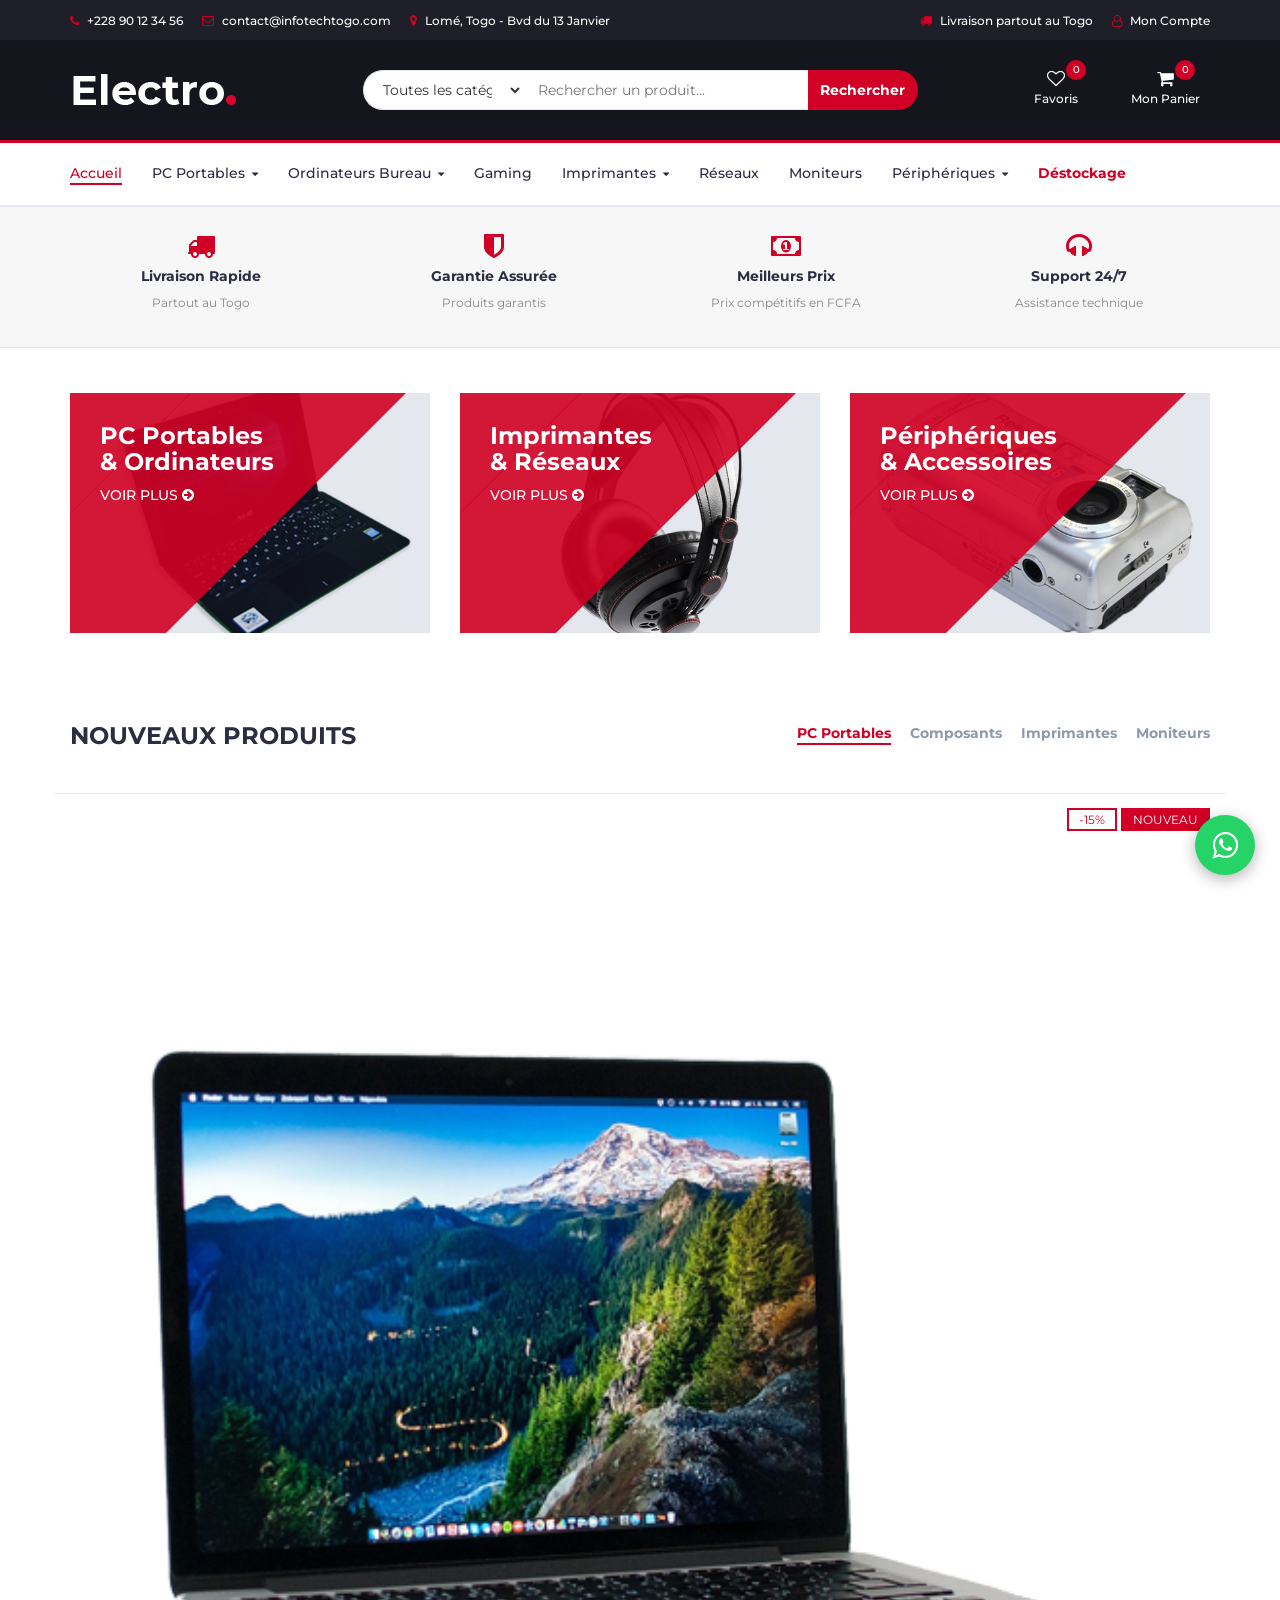
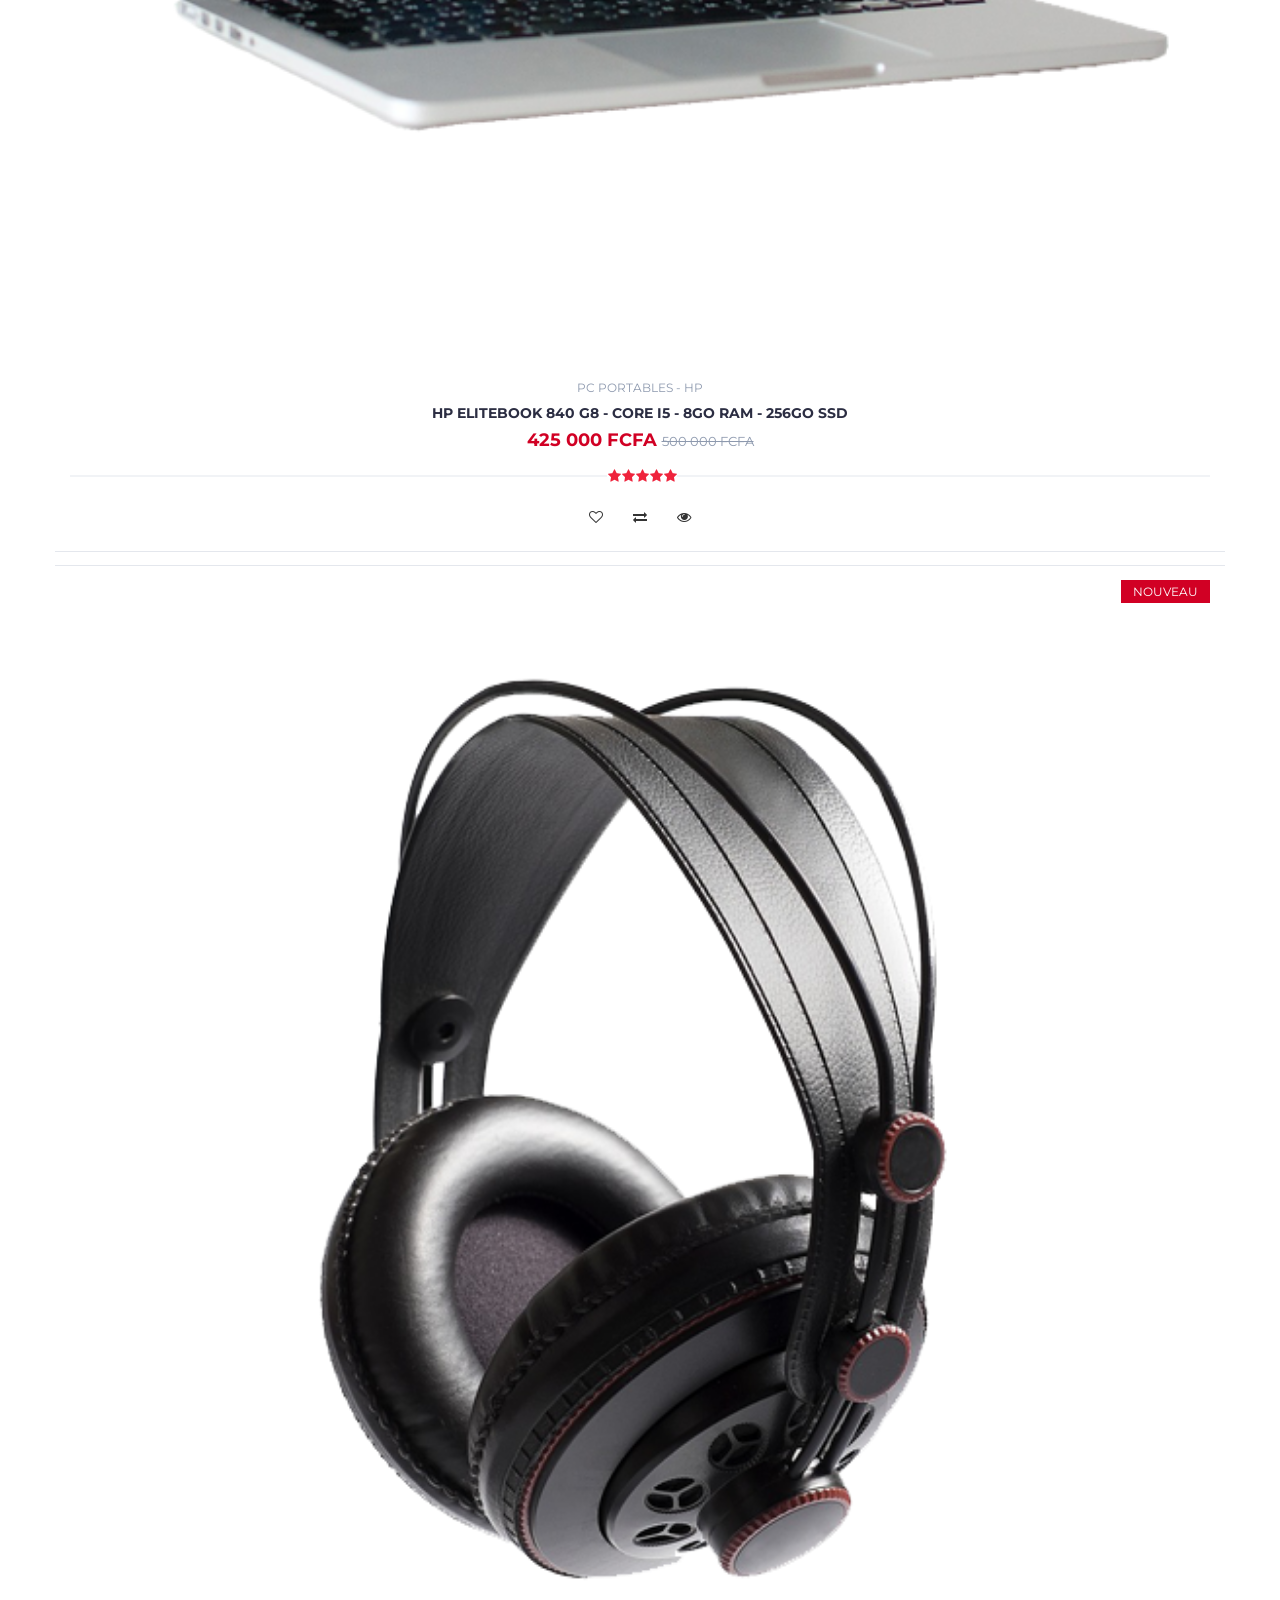
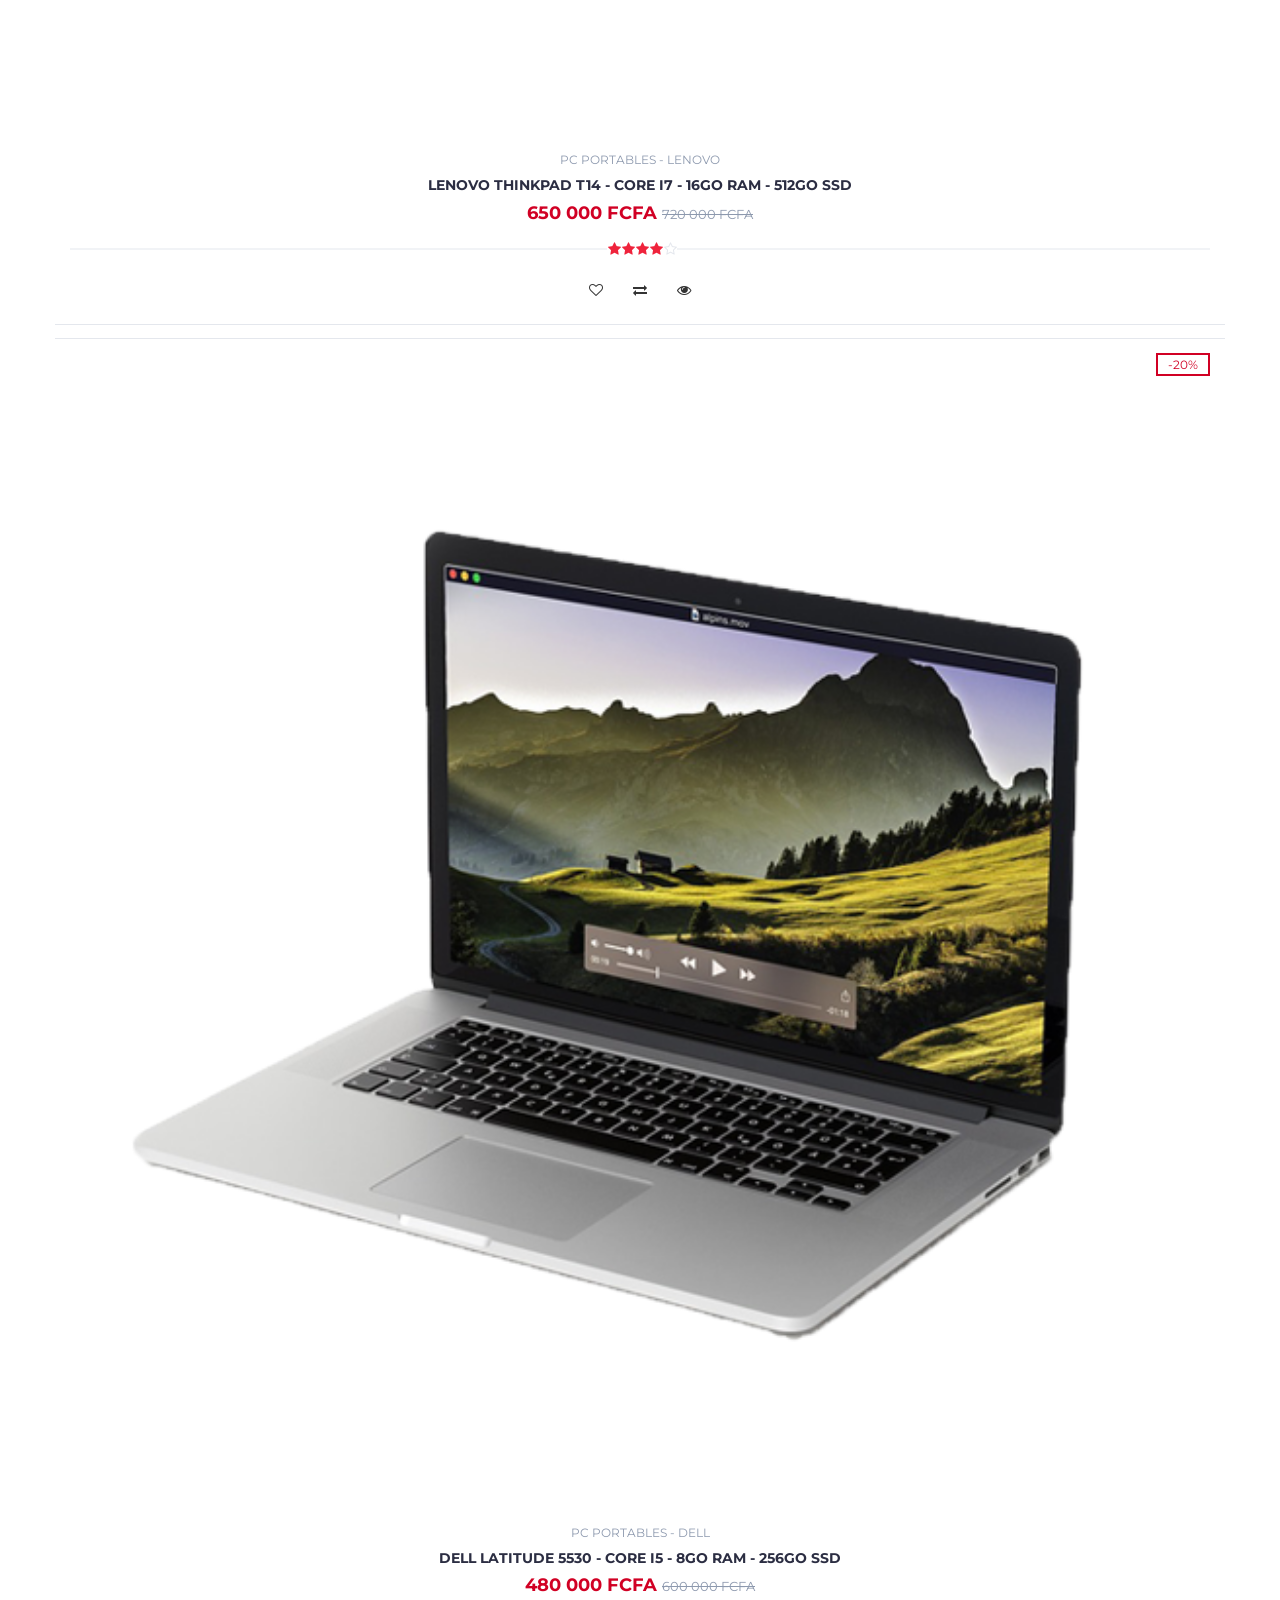
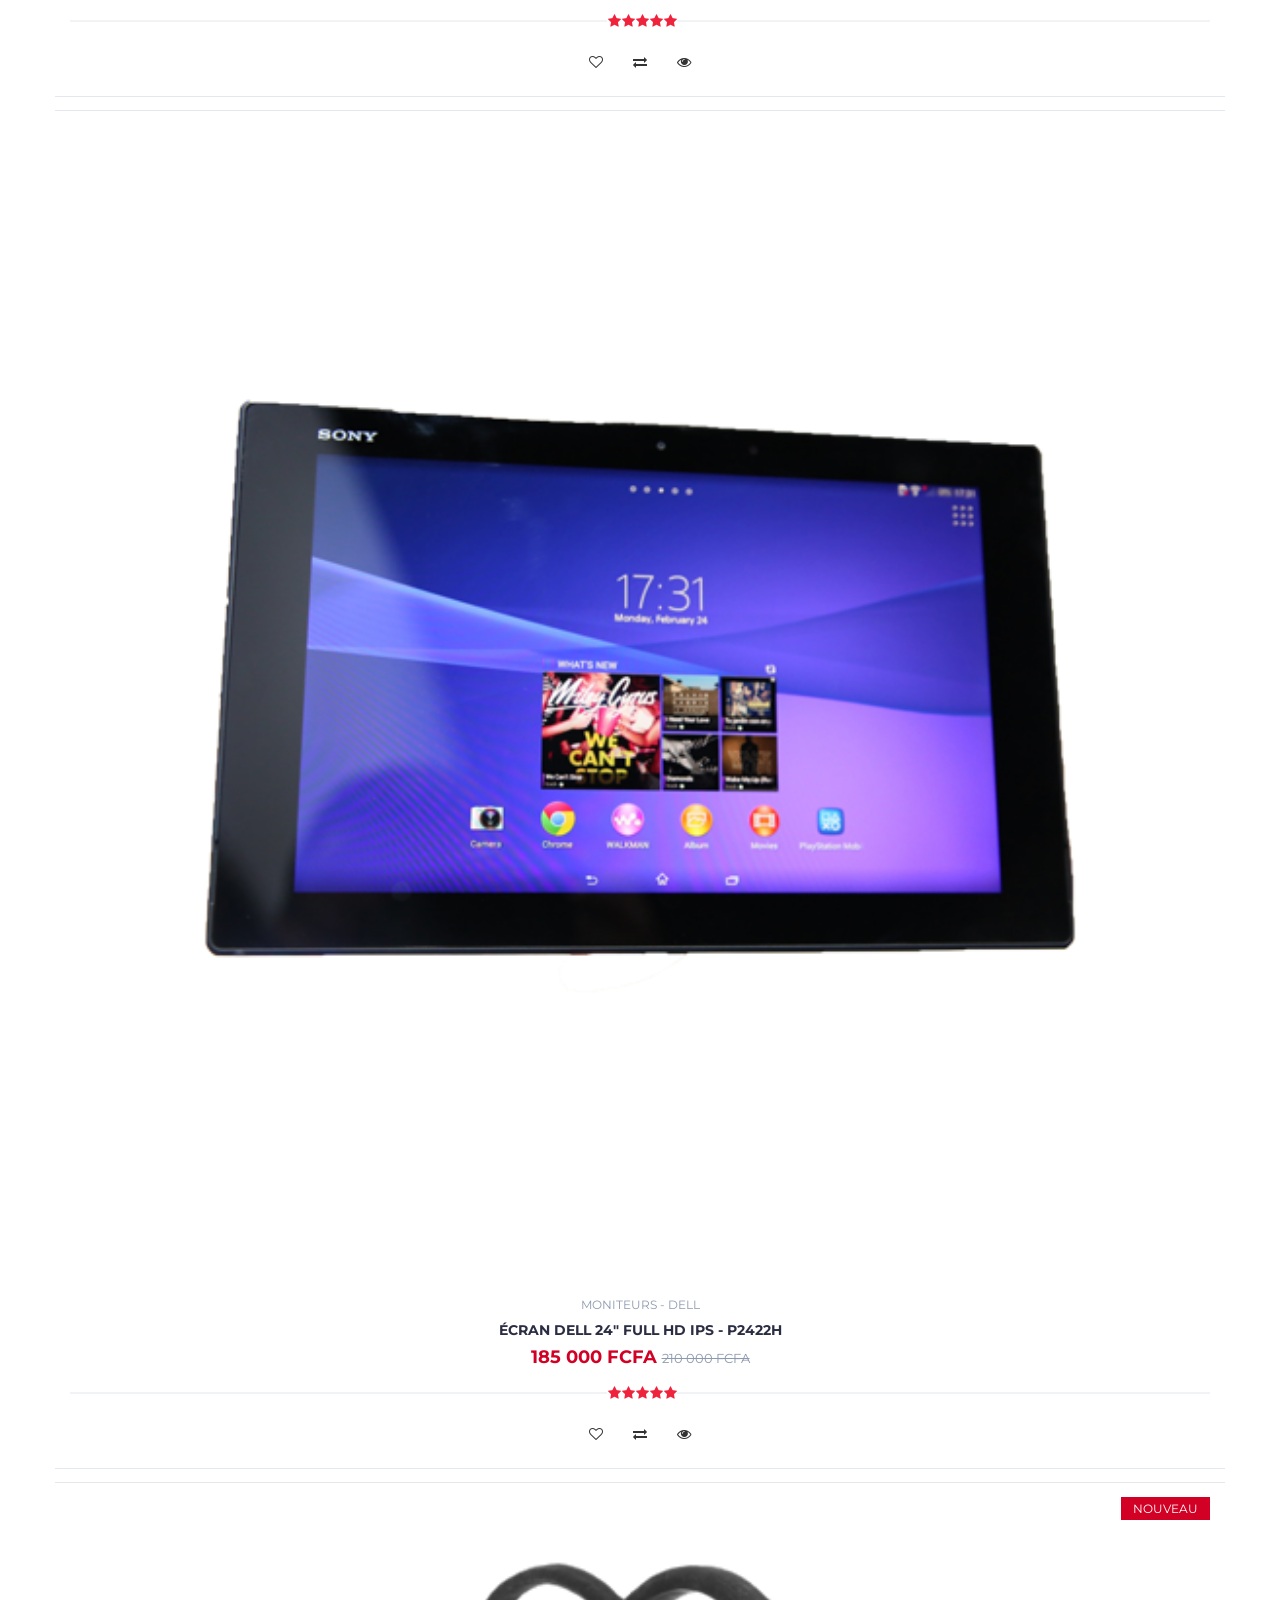
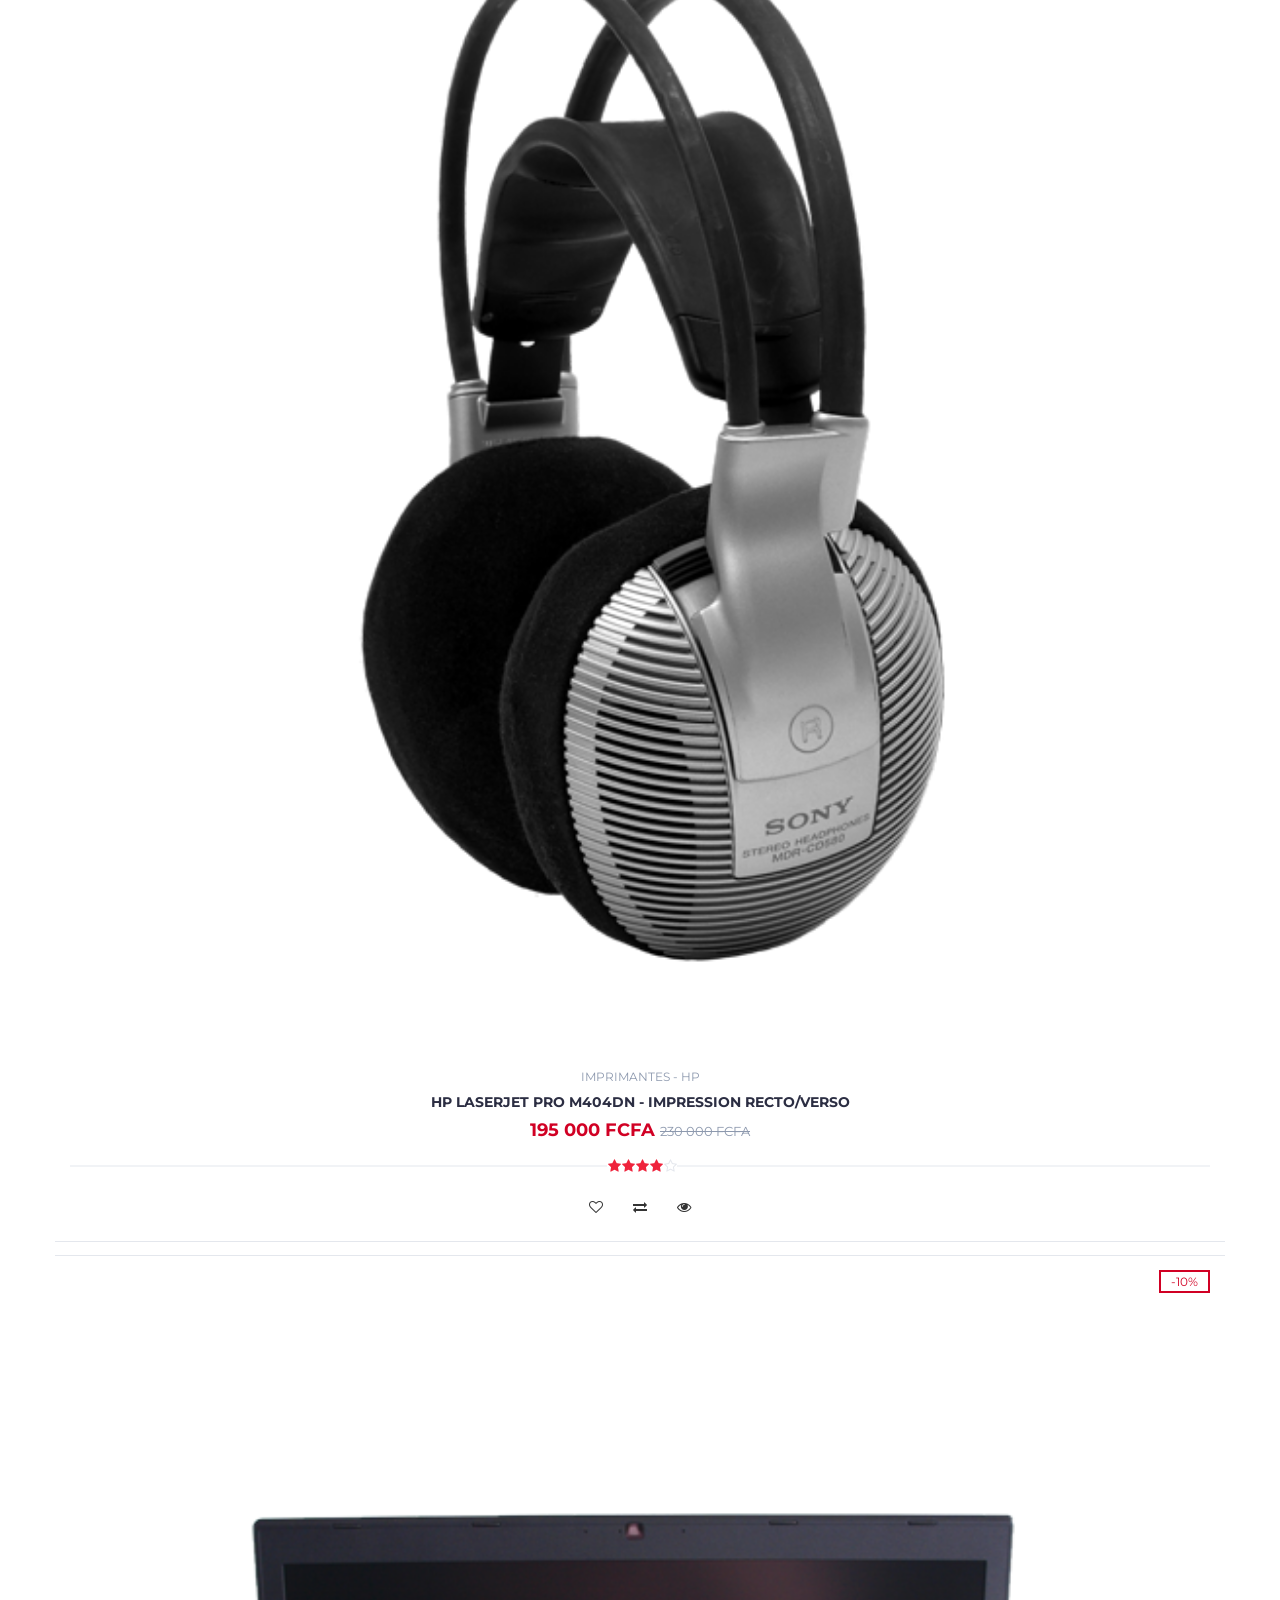
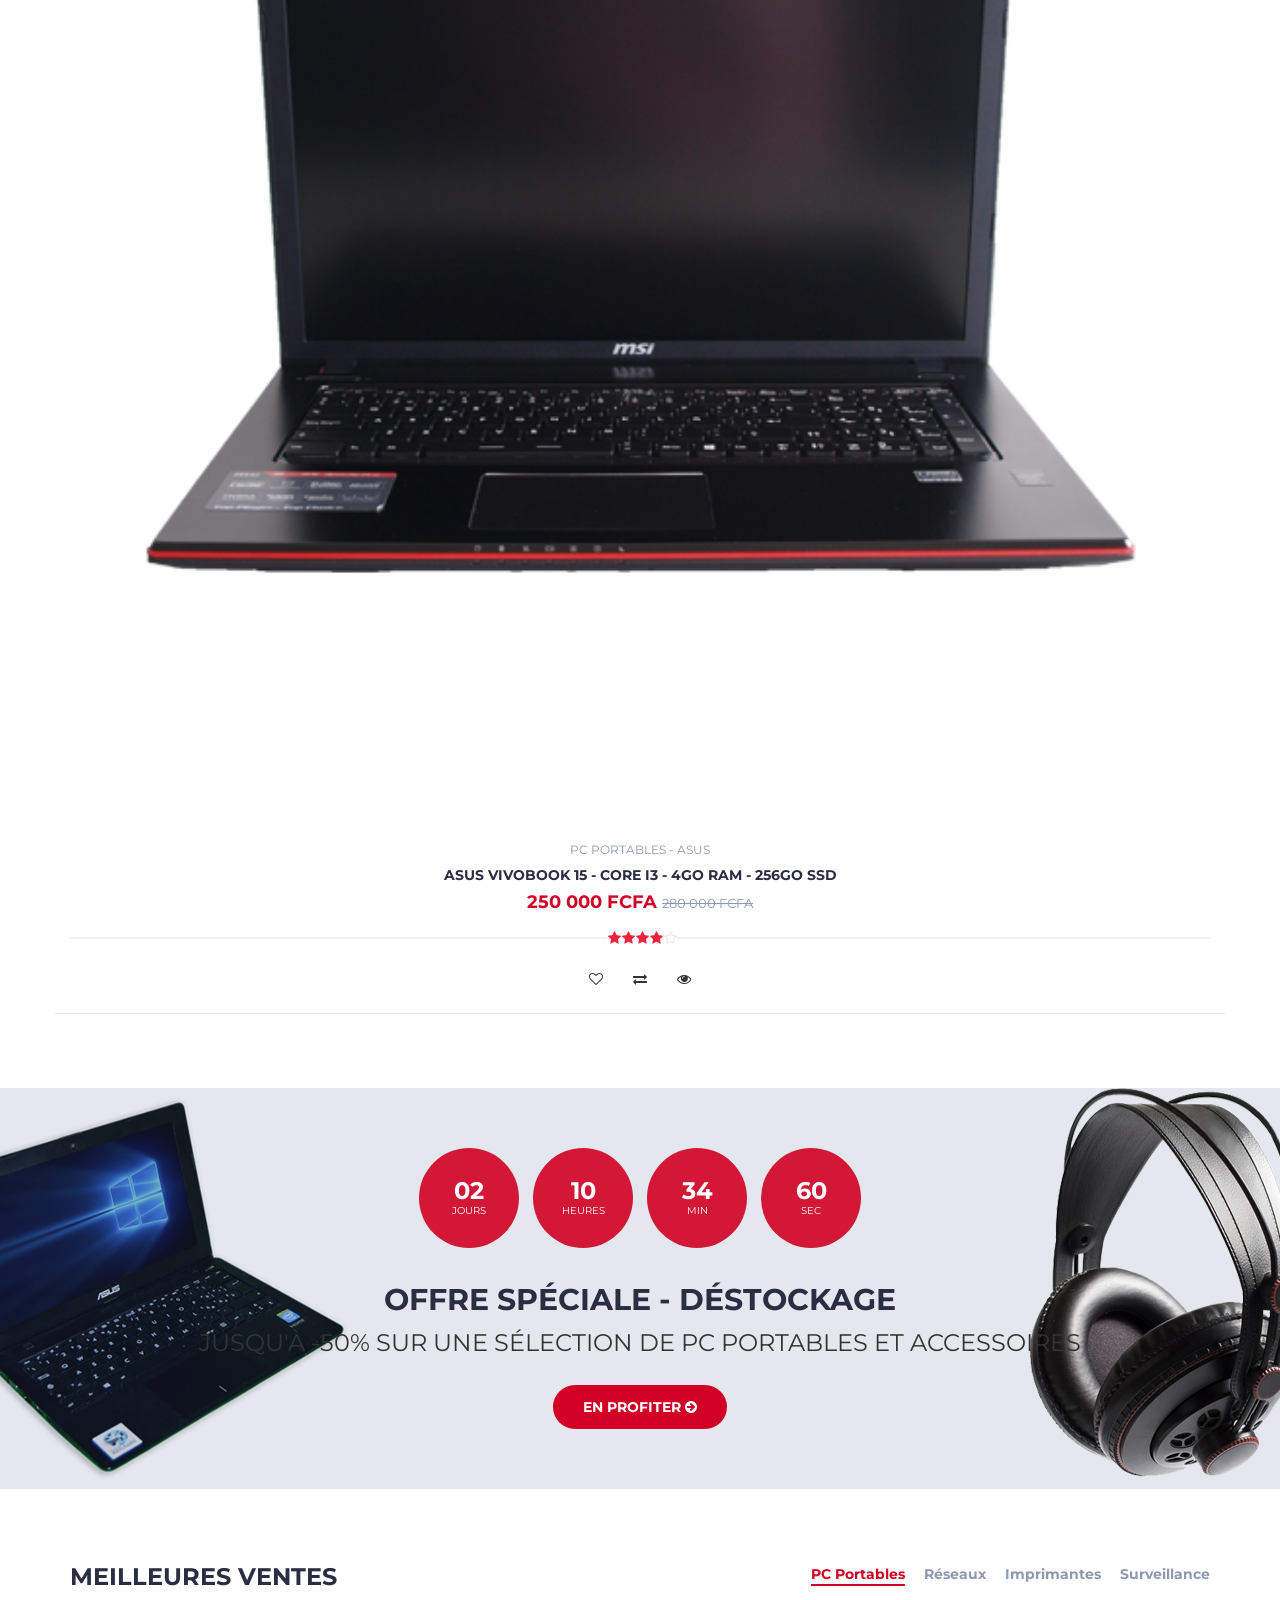
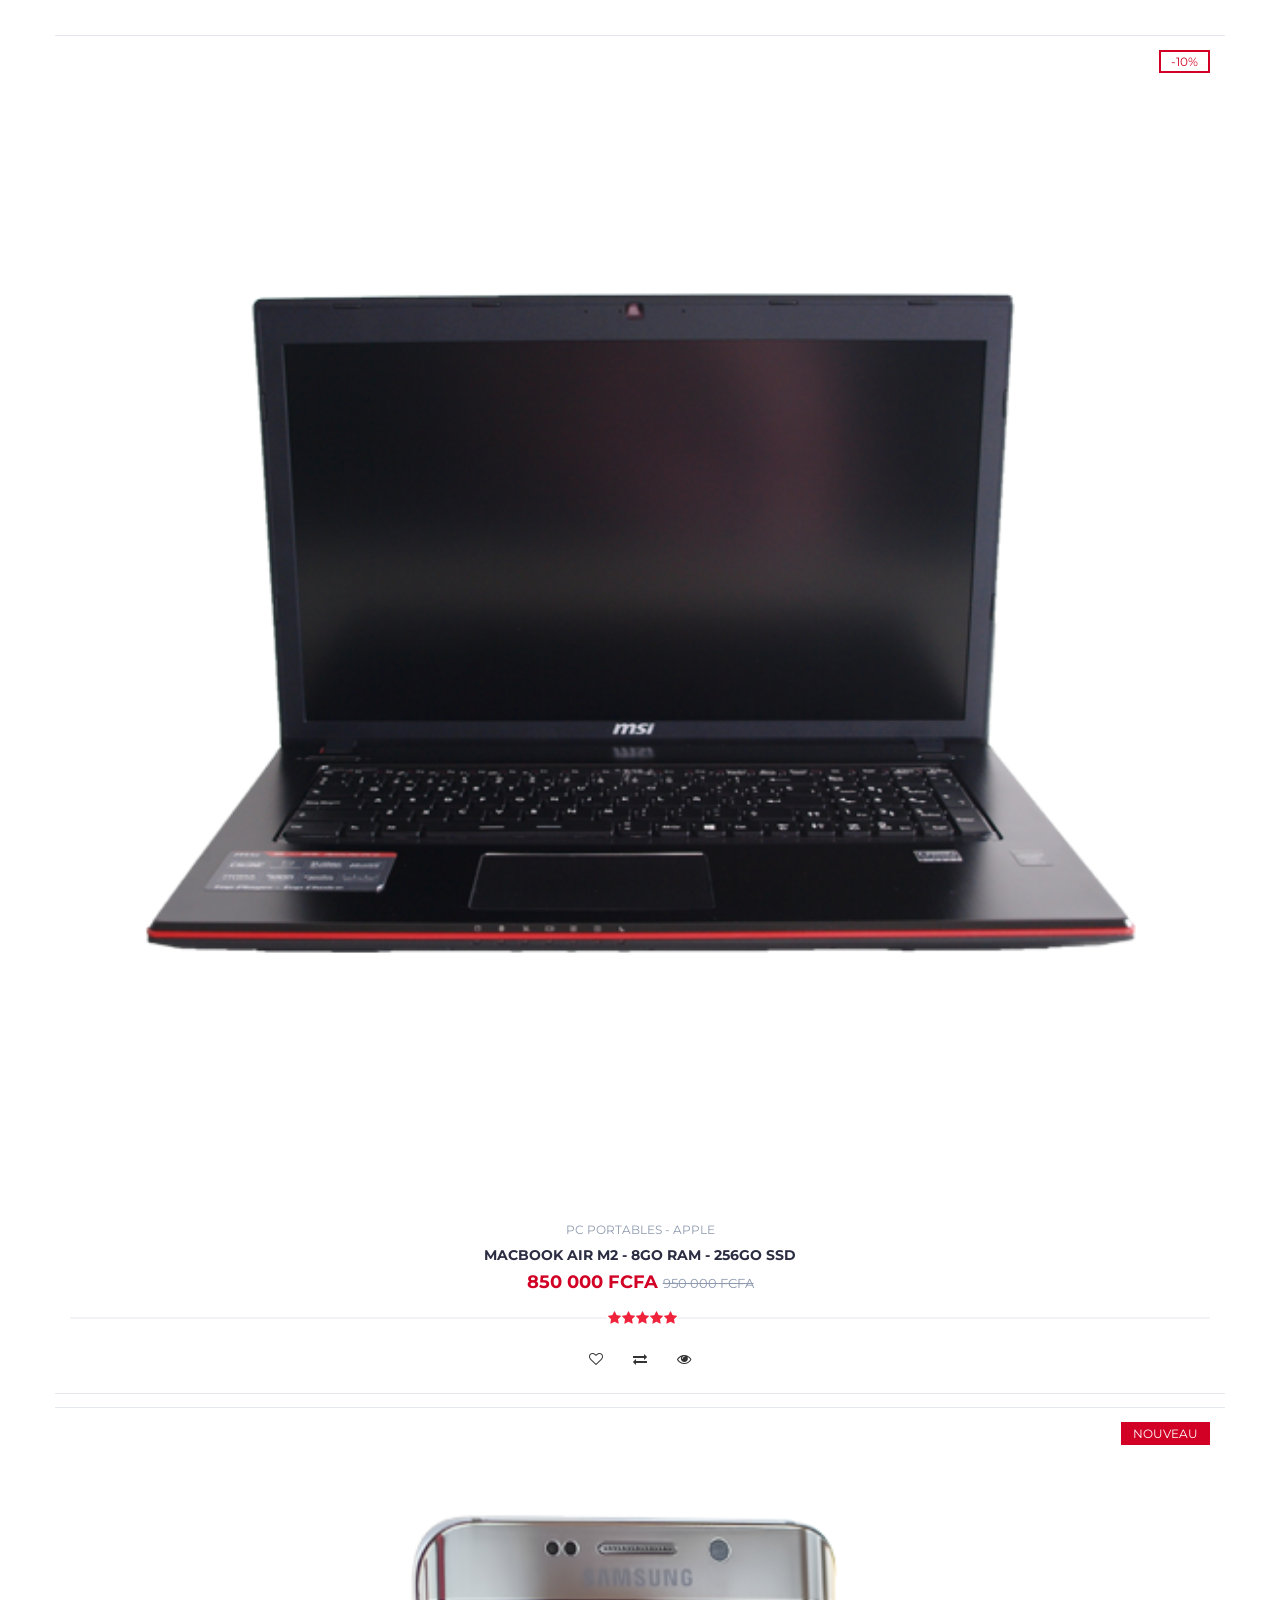
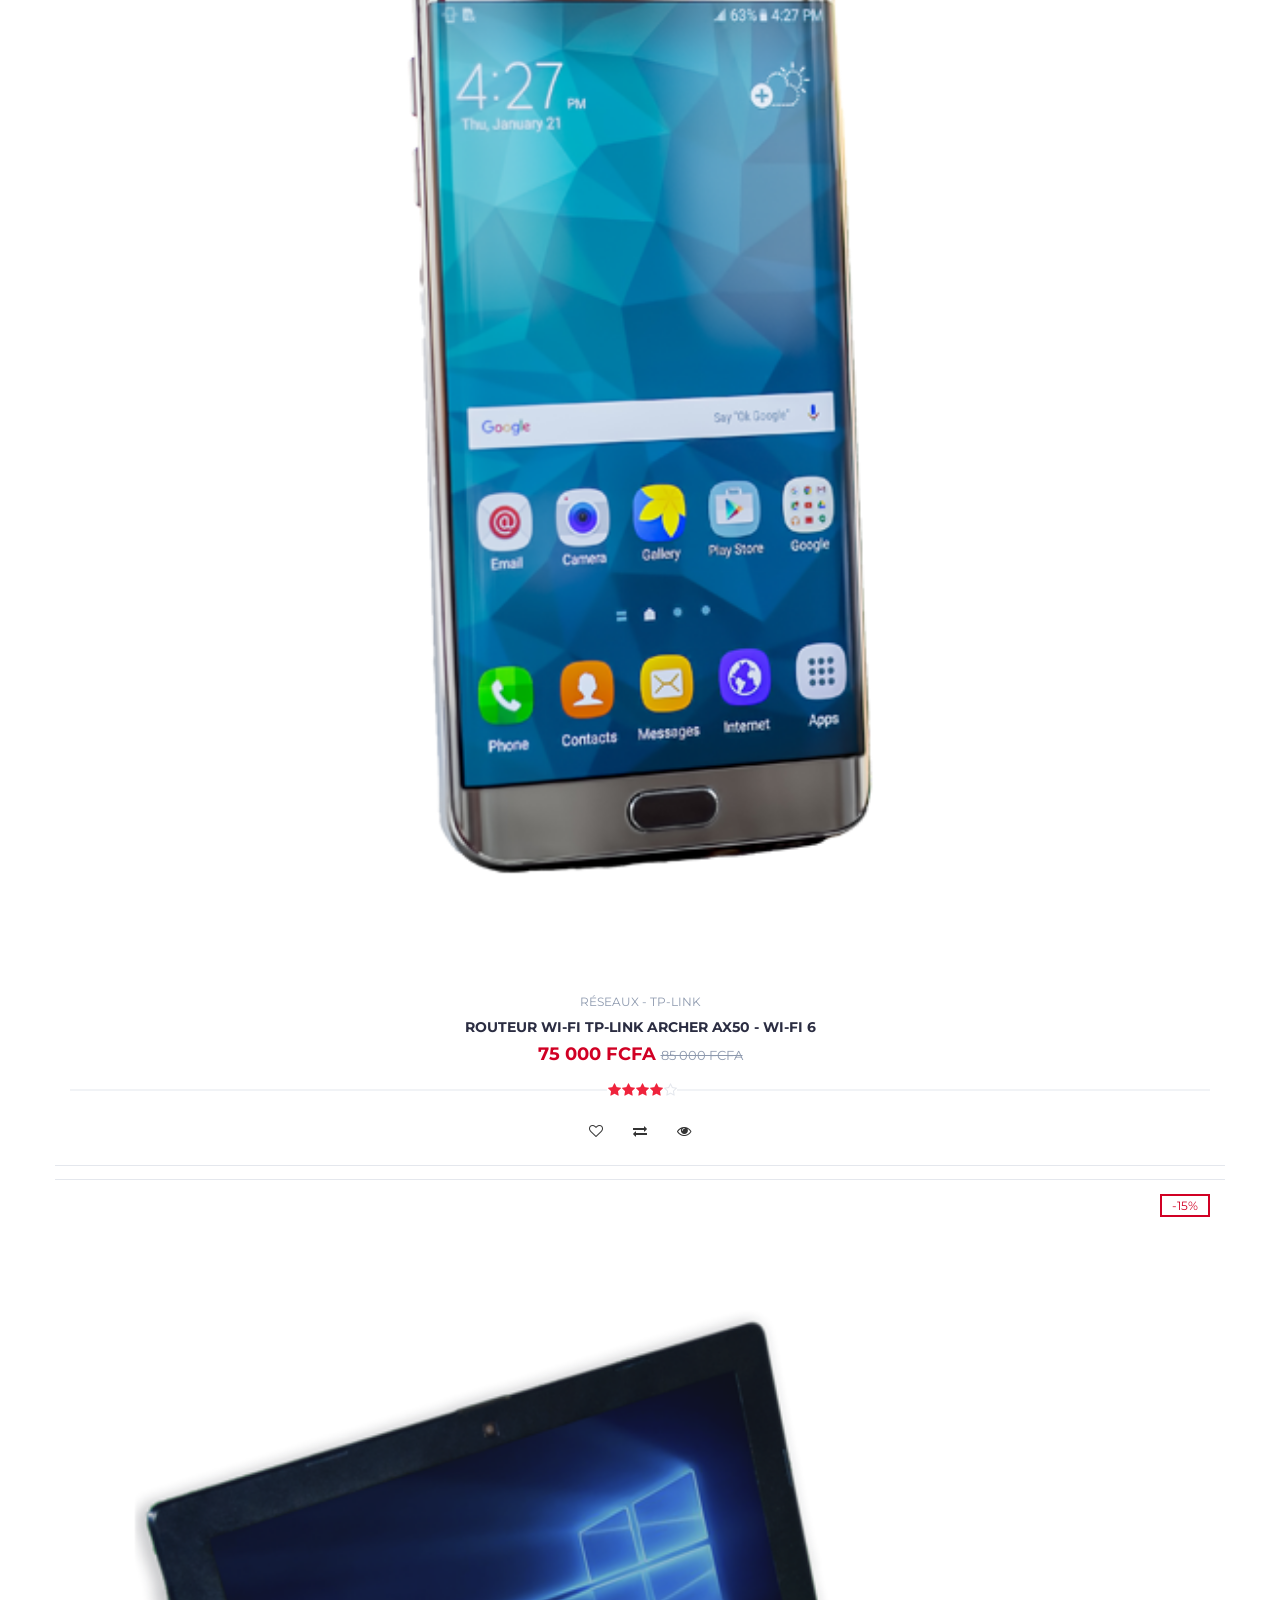
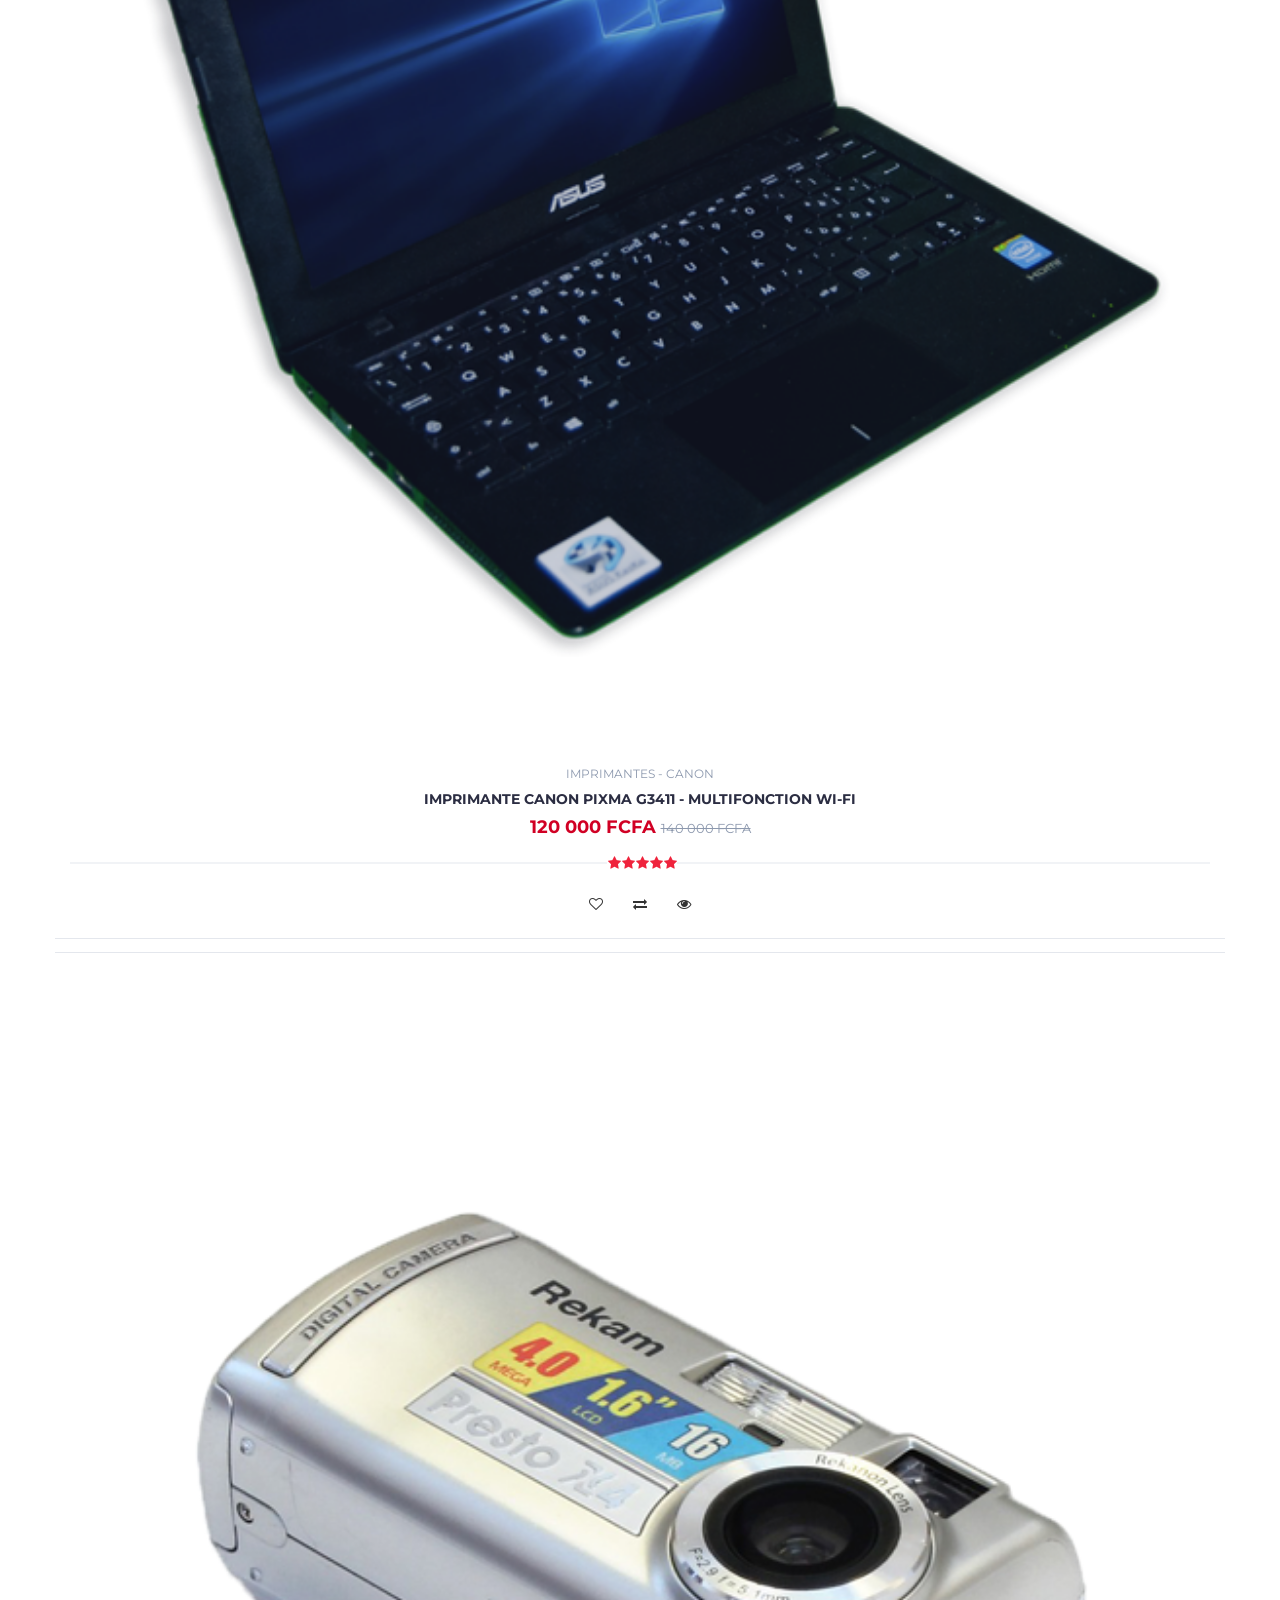
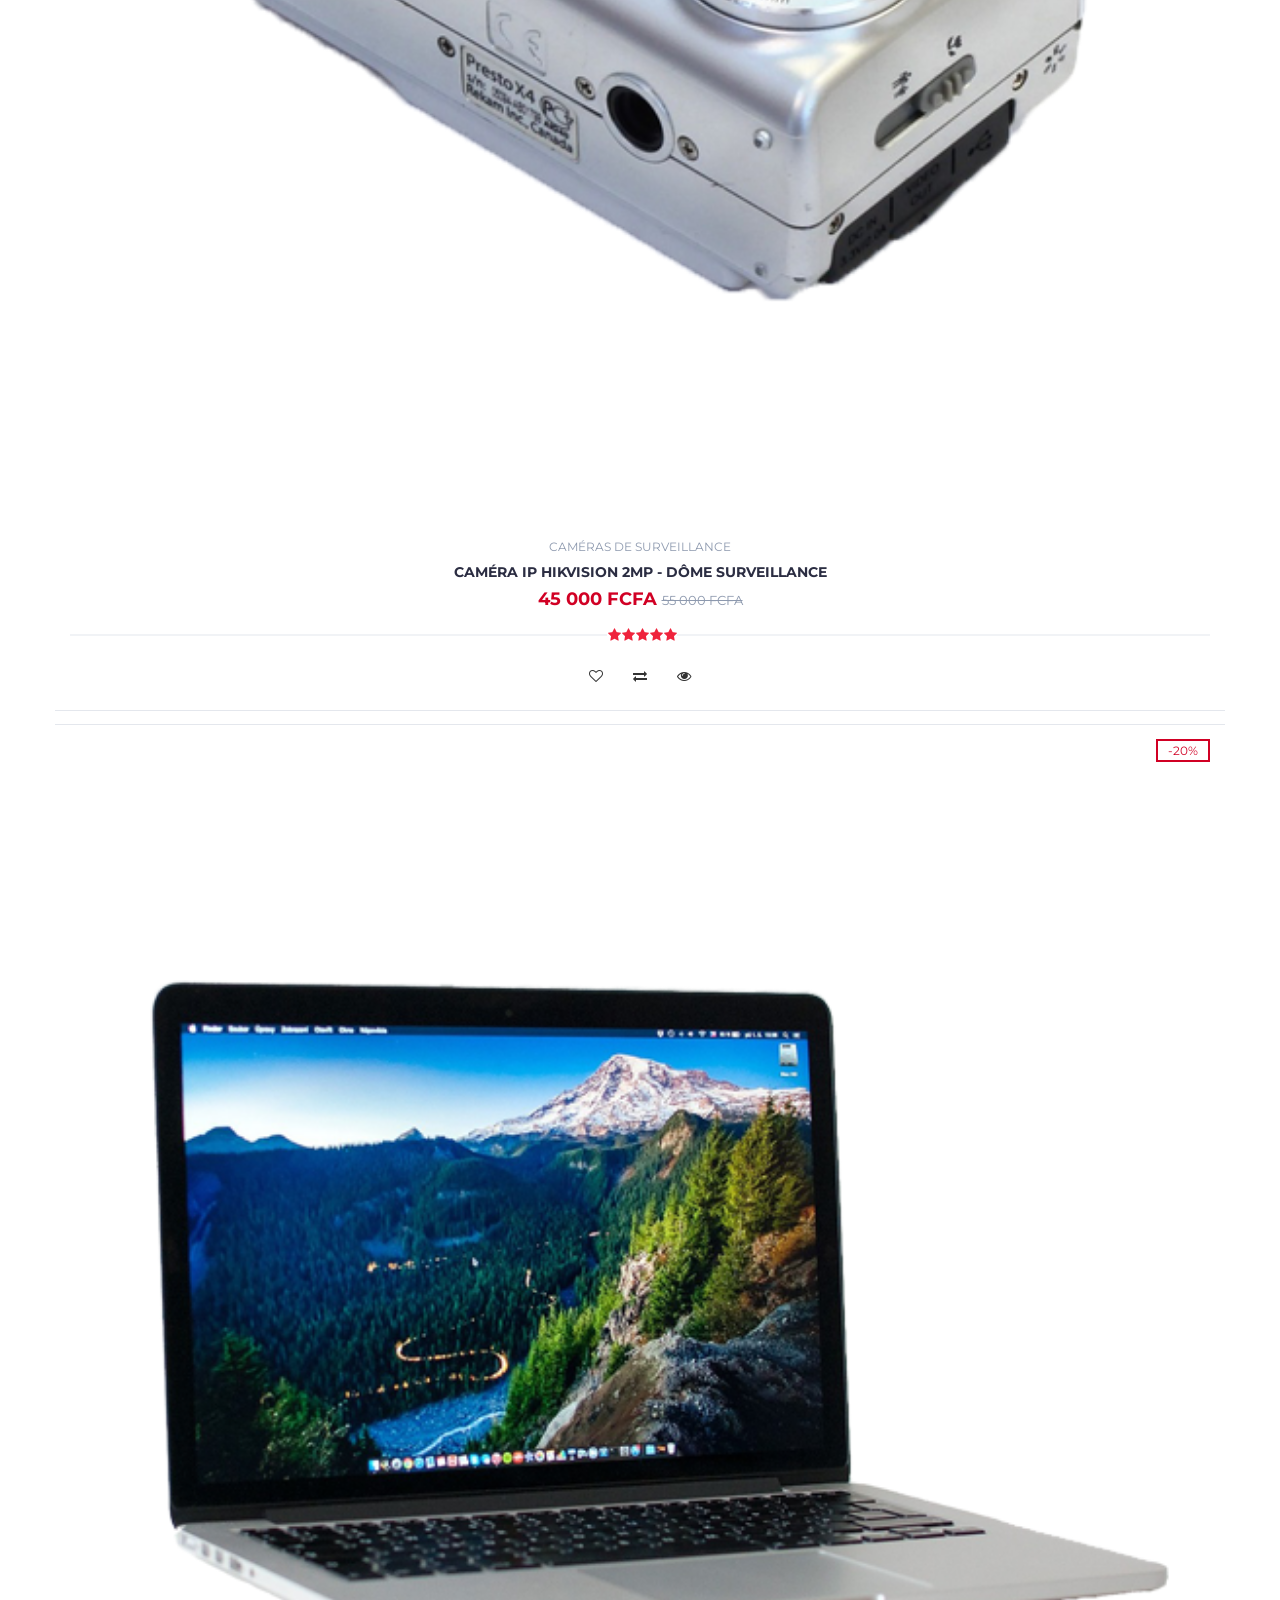
==== commit 2c8fba41: "first commit" ====
--- a/index.html
+++ b/index.html
@@ -64,7 +64,7 @@
 						<!-- LOGO -->
 						<div class="col-md-3">
 							<div class="header-logo">
-								<a href="#" class="logo">
+								<a href="index.html" class="logo">
 									<img src="./img/logo.png" alt="InfoTech Togo">
 								</a>
 							</div>
@@ -125,7 +125,7 @@
 											<h5>SOUS-TOTAL: <span id="cart-total">0</span> FCFA</h5>
 										</div>
 										<div class="cart-btns">
-											<a href="#">Voir le Panier</a>
+											<a href="cart.html">Voir le Panier</a>
 											<a href="checkout.html">Commander <i class="fa fa-arrow-circle-right"></i></a>
 										</div>
 									</div>
@@ -160,49 +160,49 @@
 				<div id="responsive-nav">
 					<!-- NAV -->
 					<ul class="main-nav nav navbar-nav">
-						<li class="active"><a href="#">Accueil</a></li>
+						<li class="active"><a href="index.html">Accueil</a></li>
 						<li class="has-dropdown">
-							<a href="#">PC Portables <i class="fa fa-caret-down"></i></a>
+							<a href="store.html">PC Portables <i class="fa fa-caret-down"></i></a>
 							<ul class="dropdown-nav">
-								<li><a href="#">DELL</a></li>
-								<li><a href="#">HP</a></li>
-								<li><a href="#">Lenovo / ThinkPad</a></li>
-								<li><a href="#">ASUS</a></li>
-								<li><a href="#">Acer</a></li>
-								<li><a href="#">Apple / MacBook</a></li>
+								<li><a href="store.html">DELL</a></li>
+								<li><a href="store.html">HP</a></li>
+								<li><a href="store.html">Lenovo / ThinkPad</a></li>
+								<li><a href="store.html">ASUS</a></li>
+								<li><a href="store.html">Acer</a></li>
+								<li><a href="store.html">Apple / MacBook</a></li>
 							</ul>
 						</li>
 						<li class="has-dropdown">
-							<a href="#">Ordinateurs Bureau <i class="fa fa-caret-down"></i></a>
+							<a href="store.html">Ordinateurs Bureau <i class="fa fa-caret-down"></i></a>
 							<ul class="dropdown-nav">
-								<li><a href="#">Tours / Desktop</a></li>
-								<li><a href="#">All-in-One</a></li>
-								<li><a href="#">Mini PC</a></li>
+								<li><a href="store.html">Tours / Desktop</a></li>
+								<li><a href="store.html">All-in-One</a></li>
+								<li><a href="store.html">Mini PC</a></li>
 							</ul>
 						</li>
-						<li><a href="#">Gaming</a></li>
+						<li><a href="store.html">Gaming</a></li>
 						<li class="has-dropdown">
-							<a href="#">Imprimantes <i class="fa fa-caret-down"></i></a>
+							<a href="store.html">Imprimantes <i class="fa fa-caret-down"></i></a>
 							<ul class="dropdown-nav">
-								<li><a href="#">Imprimantes Laser</a></li>
-								<li><a href="#">Imprimantes Jet d'encre</a></li>
-								<li><a href="#">Multifonctions</a></li>
-								<li><a href="#">Toners & Cartouches</a></li>
+								<li><a href="store.html">Imprimantes Laser</a></li>
+								<li><a href="store.html">Imprimantes Jet d'encre</a></li>
+								<li><a href="store.html">Multifonctions</a></li>
+								<li><a href="store.html">Toners & Cartouches</a></li>
 							</ul>
 						</li>
-						<li><a href="#">Réseaux</a></li>
-						<li><a href="#">Moniteurs</a></li>
+						<li><a href="store.html">Réseaux</a></li>
+						<li><a href="store.html">Moniteurs</a></li>
 						<li class="has-dropdown">
-							<a href="#">Périphériques <i class="fa fa-caret-down"></i></a>
+							<a href="store.html">Périphériques <i class="fa fa-caret-down"></i></a>
 							<ul class="dropdown-nav">
-								<li><a href="#">Claviers & Souris</a></li>
-								<li><a href="#">Stockage (SSD, HDD, Clés USB)</a></li>
-								<li><a href="#">RAM / Mémoire</a></li>
-								<li><a href="#">Câbles & Adaptateurs</a></li>
-								<li><a href="#">Onduleurs / UPS</a></li>
+								<li><a href="store.html">Claviers & Souris</a></li>
+								<li><a href="store.html">Stockage (SSD, HDD, Clés USB)</a></li>
+								<li><a href="store.html">RAM / Mémoire</a></li>
+								<li><a href="store.html">Câbles & Adaptateurs</a></li>
+								<li><a href="store.html">Onduleurs / UPS</a></li>
 							</ul>
 						</li>
-						<li><a href="#" style="color:#D10024;">Déstockage</a></li>
+						<li><a href="store.html" style="color:#D10024;">Déstockage</a></li>
 					</ul>
 					<!-- /NAV -->
 				</div>
@@ -263,7 +263,7 @@
 							</div>
 							<div class="shop-body">
 								<h3>PC Portables<br>& Ordinateurs</h3>
-								<a href="#" class="cta-btn">Voir plus <i class="fa fa-arrow-circle-right"></i></a>
+								<a href="store.html" class="cta-btn">Voir plus <i class="fa fa-arrow-circle-right"></i></a>
 							</div>
 						</div>
 					</div>
@@ -277,7 +277,7 @@
 							</div>
 							<div class="shop-body">
 								<h3>Imprimantes<br>& Réseaux</h3>
-								<a href="#" class="cta-btn">Voir plus <i class="fa fa-arrow-circle-right"></i></a>
+								<a href="store.html" class="cta-btn">Voir plus <i class="fa fa-arrow-circle-right"></i></a>
 							</div>
 						</div>
 					</div>
@@ -291,7 +291,7 @@
 							</div>
 							<div class="shop-body">
 								<h3>Périphériques<br>& Accessoires</h3>
-								<a href="#" class="cta-btn">Voir plus <i class="fa fa-arrow-circle-right"></i></a>
+								<a href="store.html" class="cta-btn">Voir plus <i class="fa fa-arrow-circle-right"></i></a>
 							</div>
 						</div>
 					</div>
@@ -344,7 +344,7 @@
 											</div>
 											<div class="product-body">
 												<p class="product-category">PC Portables - HP</p>
-												<h3 class="product-name"><a href="#">HP EliteBook 840 G8 - Core i5 - 8Go RAM - 256Go SSD</a></h3>
+												<h3 class="product-name"><a href="product.html">HP EliteBook 840 G8 - Core i5 - 8Go RAM - 256Go SSD</a></h3>
 												<h4 class="product-price">425 000 FCFA <del class="product-old-price">500 000 FCFA</del></h4>
 												<div class="product-rating">
 													<i class="fa fa-star"></i>
@@ -375,7 +375,7 @@
 											</div>
 											<div class="product-body">
 												<p class="product-category">PC Portables - Lenovo</p>
-												<h3 class="product-name"><a href="#">Lenovo ThinkPad T14 - Core i7 - 16Go RAM - 512Go SSD</a></h3>
+												<h3 class="product-name"><a href="product.html">Lenovo ThinkPad T14 - Core i7 - 16Go RAM - 512Go SSD</a></h3>
 												<h4 class="product-price">650 000 FCFA <del class="product-old-price">720 000 FCFA</del></h4>
 												<div class="product-rating">
 													<i class="fa fa-star"></i>
@@ -406,7 +406,7 @@
 											</div>
 											<div class="product-body">
 												<p class="product-category">PC Portables - DELL</p>
-												<h3 class="product-name"><a href="#">Dell Latitude 5530 - Core i5 - 8Go RAM - 256Go SSD</a></h3>
+												<h3 class="product-name"><a href="product.html">Dell Latitude 5530 - Core i5 - 8Go RAM - 256Go SSD</a></h3>
 												<h4 class="product-price">480 000 FCFA <del class="product-old-price">600 000 FCFA</del></h4>
 												<div class="product-rating">
 													<i class="fa fa-star"></i>
@@ -434,7 +434,7 @@
 											</div>
 											<div class="product-body">
 												<p class="product-category">Moniteurs - DELL</p>
-												<h3 class="product-name"><a href="#">Écran Dell 24" Full HD IPS - P2422H</a></h3>
+												<h3 class="product-name"><a href="product.html">Écran Dell 24" Full HD IPS - P2422H</a></h3>
 												<h4 class="product-price">185 000 FCFA <del class="product-old-price">210 000 FCFA</del></h4>
 												<div class="product-rating">
 													<i class="fa fa-star"></i>
@@ -465,7 +465,7 @@
 											</div>
 											<div class="product-body">
 												<p class="product-category">Imprimantes - HP</p>
-												<h3 class="product-name"><a href="#">HP LaserJet Pro M404dn - Impression Recto/Verso</a></h3>
+												<h3 class="product-name"><a href="product.html">HP LaserJet Pro M404dn - Impression Recto/Verso</a></h3>
 												<h4 class="product-price">195 000 FCFA <del class="product-old-price">230 000 FCFA</del></h4>
 												<div class="product-rating">
 													<i class="fa fa-star"></i>
@@ -496,7 +496,7 @@
 											</div>
 											<div class="product-body">
 												<p class="product-category">PC Portables - ASUS</p>
-												<h3 class="product-name"><a href="#">ASUS VivoBook 15 - Core i3 - 4Go RAM - 256Go SSD</a></h3>
+												<h3 class="product-name"><a href="product.html">ASUS VivoBook 15 - Core i3 - 4Go RAM - 256Go SSD</a></h3>
 												<h4 class="product-price">250 000 FCFA <del class="product-old-price">280 000 FCFA</del></h4>
 												<div class="product-rating">
 													<i class="fa fa-star"></i>
@@ -568,7 +568,7 @@
 							</ul>
 							<h2 class="text-uppercase">Offre Spéciale - Déstockage</h2>
 							<p>Jusqu'à -50% sur une sélection de PC portables et accessoires</p>
-							<a class="primary-btn cta-btn" href="#">En profiter <i class="fa fa-arrow-circle-right"></i></a>
+							<a class="primary-btn cta-btn" href="store.html">En profiter <i class="fa fa-arrow-circle-right"></i></a>
 						</div>
 					</div>
 				</div>
@@ -618,7 +618,7 @@
 											</div>
 											<div class="product-body">
 												<p class="product-category">PC Portables - Apple</p>
-												<h3 class="product-name"><a href="#">MacBook Air M2 - 8Go RAM - 256Go SSD</a></h3>
+												<h3 class="product-name"><a href="product.html">MacBook Air M2 - 8Go RAM - 256Go SSD</a></h3>
 												<h4 class="product-price">850 000 FCFA <del class="product-old-price">950 000 FCFA</del></h4>
 												<div class="product-rating">
 													<i class="fa fa-star"></i>
@@ -649,7 +649,7 @@
 											</div>
 											<div class="product-body">
 												<p class="product-category">Réseaux - TP-Link</p>
-												<h3 class="product-name"><a href="#">Routeur Wi-Fi TP-Link Archer AX50 - Wi-Fi 6</a></h3>
+												<h3 class="product-name"><a href="product.html">Routeur Wi-Fi TP-Link Archer AX50 - Wi-Fi 6</a></h3>
 												<h4 class="product-price">75 000 FCFA <del class="product-old-price">85 000 FCFA</del></h4>
 												<div class="product-rating">
 													<i class="fa fa-star"></i>
@@ -680,7 +680,7 @@
 											</div>
 											<div class="product-body">
 												<p class="product-category">Imprimantes - Canon</p>
-												<h3 class="product-name"><a href="#">Imprimante Canon PIXMA G3411 - Multifonction Wi-Fi</a></h3>
+												<h3 class="product-name"><a href="product.html">Imprimante Canon PIXMA G3411 - Multifonction Wi-Fi</a></h3>
 												<h4 class="product-price">120 000 FCFA <del class="product-old-price">140 000 FCFA</del></h4>
 												<div class="product-rating">
 													<i class="fa fa-star"></i>
@@ -708,7 +708,7 @@
 											</div>
 											<div class="product-body">
 												<p class="product-category">Caméras de Surveillance</p>
-												<h3 class="product-name"><a href="#">Caméra IP Hikvision 2MP - Dôme Surveillance</a></h3>
+												<h3 class="product-name"><a href="product.html">Caméra IP Hikvision 2MP - Dôme Surveillance</a></h3>
 												<h4 class="product-price">45 000 FCFA <del class="product-old-price">55 000 FCFA</del></h4>
 												<div class="product-rating">
 													<i class="fa fa-star"></i>
@@ -739,7 +739,7 @@
 											</div>
 											<div class="product-body">
 												<p class="product-category">Réseaux - TP-Link</p>
-												<h3 class="product-name"><a href="#">Switch TP-Link 8 Ports Gigabit - TL-SG108</a></h3>
+												<h3 class="product-name"><a href="product.html">Switch TP-Link 8 Ports Gigabit - TL-SG108</a></h3>
 												<h4 class="product-price">35 000 FCFA <del class="product-old-price">45 000 FCFA</del></h4>
 												<div class="product-rating">
 													<i class="fa fa-star"></i>
@@ -797,7 +797,7 @@
 									</div>
 									<div class="product-body">
 										<p class="product-category">PC Portables - HP</p>
-										<h3 class="product-name"><a href="#">HP 250 G10 - Core i5 - 8Go RAM - 256Go SSD</a></h3>
+										<h3 class="product-name"><a href="product.html">HP 250 G10 - Core i5 - 8Go RAM - 256Go SSD</a></h3>
 										<h4 class="product-price">350 000 FCFA <del class="product-old-price">400 000 FCFA</del></h4>
 									</div>
 								</div>
@@ -808,7 +808,7 @@
 									</div>
 									<div class="product-body">
 										<p class="product-category">PC Portables - DELL</p>
-										<h3 class="product-name"><a href="#">Dell Inspiron 15 3520 - Core i3 - 4Go RAM</a></h3>
+										<h3 class="product-name"><a href="product.html">Dell Inspiron 15 3520 - Core i3 - 4Go RAM</a></h3>
 										<h4 class="product-price">220 000 FCFA <del class="product-old-price">260 000 FCFA</del></h4>
 									</div>
 								</div>
@@ -819,7 +819,7 @@
 									</div>
 									<div class="product-body">
 										<p class="product-category">PC Portables - Lenovo</p>
-										<h3 class="product-name"><a href="#">Lenovo ThinkPad T16 - Core i7 - 16Go RAM - 512Go</a></h3>
+										<h3 class="product-name"><a href="product.html">Lenovo ThinkPad T16 - Core i7 - 16Go RAM - 512Go</a></h3>
 										<h4 class="product-price">780 000 FCFA <del class="product-old-price">850 000 FCFA</del></h4>
 									</div>
 								</div>
@@ -832,7 +832,7 @@
 									</div>
 									<div class="product-body">
 										<p class="product-category">PC Portables - Acer</p>
-										<h3 class="product-name"><a href="#">Acer Aspire 5 A515 - Ryzen 5 - 8Go - 512Go</a></h3>
+										<h3 class="product-name"><a href="product.html">Acer Aspire 5 A515 - Ryzen 5 - 8Go - 512Go</a></h3>
 										<h4 class="product-price">310 000 FCFA <del class="product-old-price">360 000 FCFA</del></h4>
 									</div>
 								</div>
@@ -843,7 +843,7 @@
 									</div>
 									<div class="product-body">
 										<p class="product-category">PC Portables - ASUS</p>
-										<h3 class="product-name"><a href="#">ASUS TUF Gaming F15 - Core i5 - RTX 3050</a></h3>
+										<h3 class="product-name"><a href="product.html">ASUS TUF Gaming F15 - Core i5 - RTX 3050</a></h3>
 										<h4 class="product-price">550 000 FCFA <del class="product-old-price">620 000 FCFA</del></h4>
 									</div>
 								</div>
@@ -854,7 +854,7 @@
 									</div>
 									<div class="product-body">
 										<p class="product-category">PC Portables - HP</p>
-										<h3 class="product-name"><a href="#">HP ProBook 450 G10 - Core i7 - 16Go RAM</a></h3>
+										<h3 class="product-name"><a href="product.html">HP ProBook 450 G10 - Core i7 - 16Go RAM</a></h3>
 										<h4 class="product-price">520 000 FCFA <del class="product-old-price">600 000 FCFA</del></h4>
 									</div>
 								</div>
@@ -878,7 +878,7 @@
 									</div>
 									<div class="product-body">
 										<p class="product-category">Réseaux - TP-Link</p>
-										<h3 class="product-name"><a href="#">TP-Link Routeur 300Mbps Wi-Fi N - TL-WR840N</a></h3>
+										<h3 class="product-name"><a href="product.html">TP-Link Routeur 300Mbps Wi-Fi N - TL-WR840N</a></h3>
 										<h4 class="product-price">18 000 FCFA <del class="product-old-price">22 000 FCFA</del></h4>
 									</div>
 								</div>
@@ -889,7 +889,7 @@
 									</div>
 									<div class="product-body">
 										<p class="product-category">Réseaux - Ubiquiti</p>
-										<h3 class="product-name"><a href="#">Point d'Accès Ubiquiti UniFi AC LR</a></h3>
+										<h3 class="product-name"><a href="product.html">Point d'Accès Ubiquiti UniFi AC LR</a></h3>
 										<h4 class="product-price">95 000 FCFA <del class="product-old-price">110 000 FCFA</del></h4>
 									</div>
 								</div>
@@ -900,7 +900,7 @@
 									</div>
 									<div class="product-body">
 										<p class="product-category">Surveillance - Hikvision</p>
-										<h3 class="product-name"><a href="#">Kit Hikvision 4 Caméras + DVR 4CH</a></h3>
+										<h3 class="product-name"><a href="product.html">Kit Hikvision 4 Caméras + DVR 4CH</a></h3>
 										<h4 class="product-price">180 000 FCFA <del class="product-old-price">220 000 FCFA</del></h4>
 									</div>
 								</div>
@@ -913,7 +913,7 @@
 									</div>
 									<div class="product-body">
 										<p class="product-category">Réseaux - Cisco</p>
-										<h3 class="product-name"><a href="#">Switch Cisco SG350-10 - 10 Ports Gigabit</a></h3>
+										<h3 class="product-name"><a href="product.html">Switch Cisco SG350-10 - 10 Ports Gigabit</a></h3>
 										<h4 class="product-price">250 000 FCFA <del class="product-old-price">290 000 FCFA</del></h4>
 									</div>
 								</div>
@@ -924,7 +924,7 @@
 									</div>
 									<div class="product-body">
 										<p class="product-category">Réseaux</p>
-										<h3 class="product-name"><a href="#">Câble Réseau CAT6 UTP - Bobine 305m</a></h3>
+										<h3 class="product-name"><a href="product.html">Câble Réseau CAT6 UTP - Bobine 305m</a></h3>
 										<h4 class="product-price">85 000 FCFA <del class="product-old-price">100 000 FCFA</del></h4>
 									</div>
 								</div>
@@ -935,7 +935,7 @@
 									</div>
 									<div class="product-body">
 										<p class="product-category">Surveillance - Dahua</p>
-										<h3 class="product-name"><a href="#">Caméra Dahua 4MP Bullet Extérieure IP67</a></h3>
+										<h3 class="product-name"><a href="product.html">Caméra Dahua 4MP Bullet Extérieure IP67</a></h3>
 										<h4 class="product-price">55 000 FCFA <del class="product-old-price">65 000 FCFA</del></h4>
 									</div>
 								</div>
@@ -961,7 +961,7 @@
 									</div>
 									<div class="product-body">
 										<p class="product-category">Imprimantes - HP</p>
-										<h3 class="product-name"><a href="#">HP DeskJet 2710e - Multifonction Wi-Fi</a></h3>
+										<h3 class="product-name"><a href="product.html">HP DeskJet 2710e - Multifonction Wi-Fi</a></h3>
 										<h4 class="product-price">55 000 FCFA <del class="product-old-price">65 000 FCFA</del></h4>
 									</div>
 								</div>
@@ -972,7 +972,7 @@
 									</div>
 									<div class="product-body">
 										<p class="product-category">Imprimantes - Epson</p>
-										<h3 class="product-name"><a href="#">Epson EcoTank L3250 - Réservoir d'encre Wi-Fi</a></h3>
+										<h3 class="product-name"><a href="product.html">Epson EcoTank L3250 - Réservoir d'encre Wi-Fi</a></h3>
 										<h4 class="product-price">145 000 FCFA <del class="product-old-price">170 000 FCFA</del></h4>
 									</div>
 								</div>
@@ -983,7 +983,7 @@
 									</div>
 									<div class="product-body">
 										<p class="product-category">Consommables</p>
-										<h3 class="product-name"><a href="#">Toner HP 26A Compatible - LaserJet Pro</a></h3>
+										<h3 class="product-name"><a href="product.html">Toner HP 26A Compatible - LaserJet Pro</a></h3>
 										<h4 class="product-price">25 000 FCFA <del class="product-old-price">32 000 FCFA</del></h4>
 									</div>
 								</div>
@@ -996,7 +996,7 @@
 									</div>
 									<div class="product-body">
 										<p class="product-category">Imprimantes - Brother</p>
-										<h3 class="product-name"><a href="#">Brother HL-L2350DW - Laser Mono Wi-Fi</a></h3>
+										<h3 class="product-name"><a href="product.html">Brother HL-L2350DW - Laser Mono Wi-Fi</a></h3>
 										<h4 class="product-price">135 000 FCFA <del class="product-old-price">155 000 FCFA</del></h4>
 									</div>
 								</div>
@@ -1007,7 +1007,7 @@
 									</div>
 									<div class="product-body">
 										<p class="product-category">Imprimantes - Canon</p>
-										<h3 class="product-name"><a href="#">Canon i-SENSYS MF267dw - Multifonction Laser</a></h3>
+										<h3 class="product-name"><a href="product.html">Canon i-SENSYS MF267dw - Multifonction Laser</a></h3>
 										<h4 class="product-price">210 000 FCFA <del class="product-old-price">245 000 FCFA</del></h4>
 									</div>
 								</div>
@@ -1018,7 +1018,7 @@
 									</div>
 									<div class="product-body">
 										<p class="product-category">Consommables</p>
-										<h3 class="product-name"><a href="#">Ramette Papier A4 80g - 500 feuilles</a></h3>
+										<h3 class="product-name"><a href="product.html">Ramette Papier A4 80g - 500 feuilles</a></h3>
 										<h4 class="product-price">3 500 FCFA <del class="product-old-price">4 000 FCFA</del></h4>
 									</div>
 								</div>
@@ -1093,14 +1093,14 @@
 							<div class="footer">
 								<h3 class="footer-title">Catégories</h3>
 								<ul class="footer-links">
-									<li><a href="#">PC Portables</a></li>
-									<li><a href="#">Ordinateurs de Bureau</a></li>
-									<li><a href="#">PC Gaming</a></li>
-									<li><a href="#">Imprimantes</a></li>
-									<li><a href="#">Réseaux</a></li>
-									<li><a href="#">Caméras de Surveillance</a></li>
-									<li><a href="#">Périphériques</a></li>
-									<li><a href="#">Déstockage</a></li>
+									<li><a href="store.html">PC Portables</a></li>
+									<li><a href="store.html">Ordinateurs de Bureau</a></li>
+									<li><a href="store.html">PC Gaming</a></li>
+									<li><a href="store.html">Imprimantes</a></li>
+									<li><a href="store.html">Réseaux</a></li>
+									<li><a href="store.html">Caméras de Surveillance</a></li>
+									<li><a href="store.html">Périphériques</a></li>
+									<li><a href="store.html">Déstockage</a></li>
 								</ul>
 							</div>
 						</div>
@@ -1111,13 +1111,13 @@
 							<div class="footer">
 								<h3 class="footer-title">Informations</h3>
 								<ul class="footer-links">
-									<li><a href="#">À Propos de Nous</a></li>
-									<li><a href="#">Contactez-Nous</a></li>
-									<li><a href="#">Politique de Confidentialité</a></li>
-									<li><a href="#">Livraison & Retours</a></li>
-									<li><a href="#">Conditions Générales</a></li>
-									<li><a href="#">Demande de Devis</a></li>
-									<li><a href="#">FAQ</a></li>
+									<li><a href="blank.html">À Propos de Nous</a></li>
+									<li><a href="blank.html">Contactez-Nous</a></li>
+									<li><a href="blank.html">Politique de Confidentialité</a></li>
+									<li><a href="blank.html">Livraison & Retours</a></li>
+									<li><a href="blank.html">Conditions Générales</a></li>
+									<li><a href="blank.html">Demande de Devis</a></li>
+									<li><a href="blank.html">FAQ</a></li>
 								</ul>
 							</div>
 						</div>
@@ -1126,11 +1126,11 @@
 							<div class="footer">
 								<h3 class="footer-title">Mon Compte</h3>
 								<ul class="footer-links">
-									<li><a href="#">Mon Compte</a></li>
-									<li><a href="#">Mon Panier</a></li>
-									<li><a href="#">Mes Favoris</a></li>
-									<li><a href="#">Suivre ma Commande</a></li>
-									<li><a href="#">Aide & Support</a></li>
+									<li><a href="blank.html">Mon Compte</a></li>
+									<li><a href="cart.html">Mon Panier</a></li>
+									<li><a href="blank.html">Mes Favoris</a></li>
+									<li><a href="blank.html">Suivre ma Commande</a></li>
+									<li><a href="blank.html">Aide & Support</a></li>
 								</ul>
 							</div>
 						</div>
@@ -1182,114 +1182,7 @@
 		<script src="js/jquery.zoom.min.js"></script>
 		<script src="js/main.js"></script>
 
-		<!-- CART & WISHLIST JS -->
-		<script>
-		// Cart management with localStorage
-		var cart = JSON.parse(localStorage.getItem('infotechCart')) || [];
-		var wishlist = JSON.parse(localStorage.getItem('infotechWishlist')) || [];
-
-		function formatPrice(price) {
-			return price.toString().replace(/\B(?=(\d{3})+(?!\d))/g, ' ');
-		}
-
-		function saveCart() {
-			localStorage.setItem('infotechCart', JSON.stringify(cart));
-			updateCartUI();
-		}
-
-		function saveWishlist() {
-			localStorage.setItem('infotechWishlist', JSON.stringify(wishlist));
-			updateWishlistUI();
-		}
-
-		function addToCart(btn) {
-			var product = btn.closest('.product');
-			var name = product.getAttribute('data-name');
-			var price = parseInt(product.getAttribute('data-price'));
-			var img = product.getAttribute('data-img');
-
-			// Check if product already in cart
-			var existing = cart.find(function(item) { return item.name === name; });
-			if (existing) {
-				existing.qty += 1;
-			} else {
-				cart.push({ name: name, price: price, img: img, qty: 1 });
-			}
-
-			saveCart();
-
-			// Visual feedback
-			btn.innerHTML = '<i class="fa fa-check"></i> Ajouté !';
-			btn.style.background = '#28a745';
-			setTimeout(function() {
-				btn.innerHTML = '<i class="fa fa-shopping-cart"></i> ajouter au panier';
-				btn.style.background = '';
-			}, 1500);
-		}
-
-		function removeFromCart(index) {
-			cart.splice(index, 1);
-			saveCart();
-		}
-
-		function addToWishlist(btn) {
-			var product = btn.closest('.product');
-			var name = product.getAttribute('data-name');
-			var price = parseInt(product.getAttribute('data-price'));
-			var img = product.getAttribute('data-img');
-
-			var exists = wishlist.find(function(item) { return item.name === name; });
-			if (!exists) {
-				wishlist.push({ name: name, price: price, img: img });
-				saveWishlist();
-				btn.querySelector('i').className = 'fa fa-heart';
-				btn.style.color = '#D10024';
-			}
-		}
-
-		function updateCartUI() {
-			var cartItems = document.getElementById('cart-items');
-			var cartQty = document.getElementById('cart-qty');
-			var cartCount = document.getElementById('cart-count');
-			var cartTotal = document.getElementById('cart-total');
-
-			var totalItems = cart.reduce(function(sum, item) { return sum + item.qty; }, 0);
-			var totalPrice = cart.reduce(function(sum, item) { return sum + (item.price * item.qty); }, 0);
-
-			cartQty.textContent = totalItems;
-			cartCount.textContent = totalItems + ' article(s) sélectionné(s)';
-			cartTotal.textContent = formatPrice(totalPrice);
-
-			if (cart.length === 0) {
-				cartItems.innerHTML = '<p class="empty-cart-msg" style="text-align:center; padding:20px; color:#888;">Votre panier est vide</p>';
-				return;
-			}
-
-			var html = '';
-			cart.forEach(function(item, index) {
-				html += '<div class="product-widget">';
-				html += '<div class="product-img"><img src="' + item.img + '" alt=""></div>';
-				html += '<div class="product-body">';
-				html += '<h3 class="product-name"><a href="#">' + item.name + '</a></h3>';
-				html += '<h4 class="product-price"><span class="qty">' + item.qty + 'x</span>' + formatPrice(item.price) + ' FCFA</h4>';
-				html += '</div>';
-				html += '<button class="delete" onclick="removeFromCart(' + index + ')"><i class="fa fa-close"></i></button>';
-				html += '</div>';
-			});
-			cartItems.innerHTML = html;
-		}
-
-		function updateWishlistUI() {
-			var wishlistQty = document.getElementById('wishlist-qty');
-			wishlistQty.textContent = wishlist.length;
-		}
-
-		// Initialize on page load
-		document.addEventListener('DOMContentLoaded', function() {
-			updateCartUI();
-			updateWishlistUI();
-		});
-		</script>
+		<script src="js/cart.js"></script>
 
 	</body>
 </html>
--- a/css/custom.css
+++ b/css/custom.css
@@ -1,4 +1,55 @@
 /* ===== CUSTOM STYLES - InfoTech Togo ===== */
+
+/* --- Search bar fix: proper alignment with flexbox --- */
+.header-search form {
+	display: flex;
+	align-items: stretch;
+}
+
+.header-search form .input-select {
+	flex-shrink: 0;
+	width: 160px;
+	margin-right: 0;
+	border-right: none;
+	border-radius: 40px 0 0 40px;
+}
+
+.header-search form .input {
+	flex: 1;
+	width: auto;
+	margin-right: 0;
+	border-radius: 0;
+	border-left: none;
+	border-right: none;
+}
+
+.header-search form .search-btn {
+	flex-shrink: 0;
+	width: 110px;
+	margin-left: 0;
+	border-radius: 0 40px 40px 0;
+}
+
+@media (max-width: 991px) {
+	.header-search form .input-select {
+		width: 120px;
+		font-size: 12px;
+	}
+	.header-search form .search-btn {
+		width: 80px;
+		font-size: 12px;
+	}
+}
+
+@media (max-width: 480px) {
+	.header-search form .input-select {
+		display: none;
+	}
+	.header-search form .input {
+		border-radius: 40px 0 0 40px;
+		border-left: 1px solid #E4E7ED;
+	}
+}
 
 /* --- Dropdown Navigation Menu --- */
 .main-nav .has-dropdown {
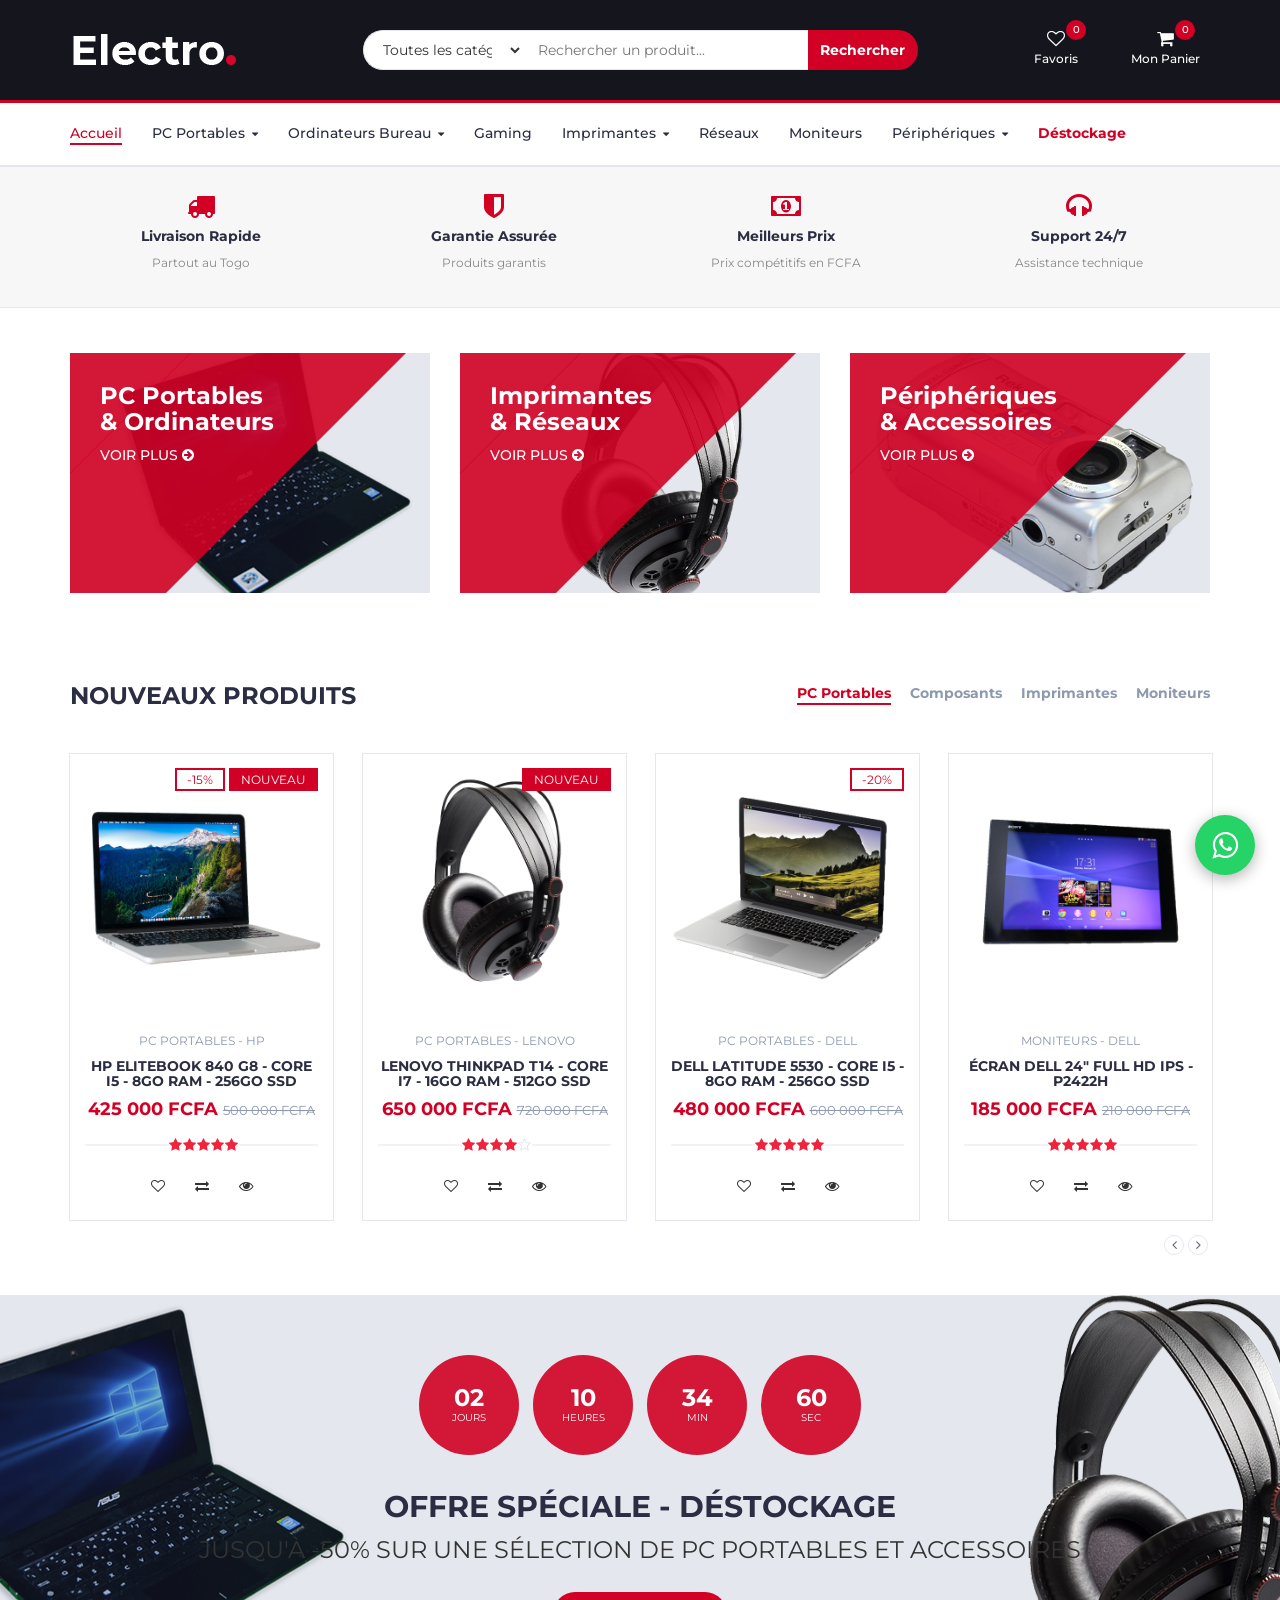
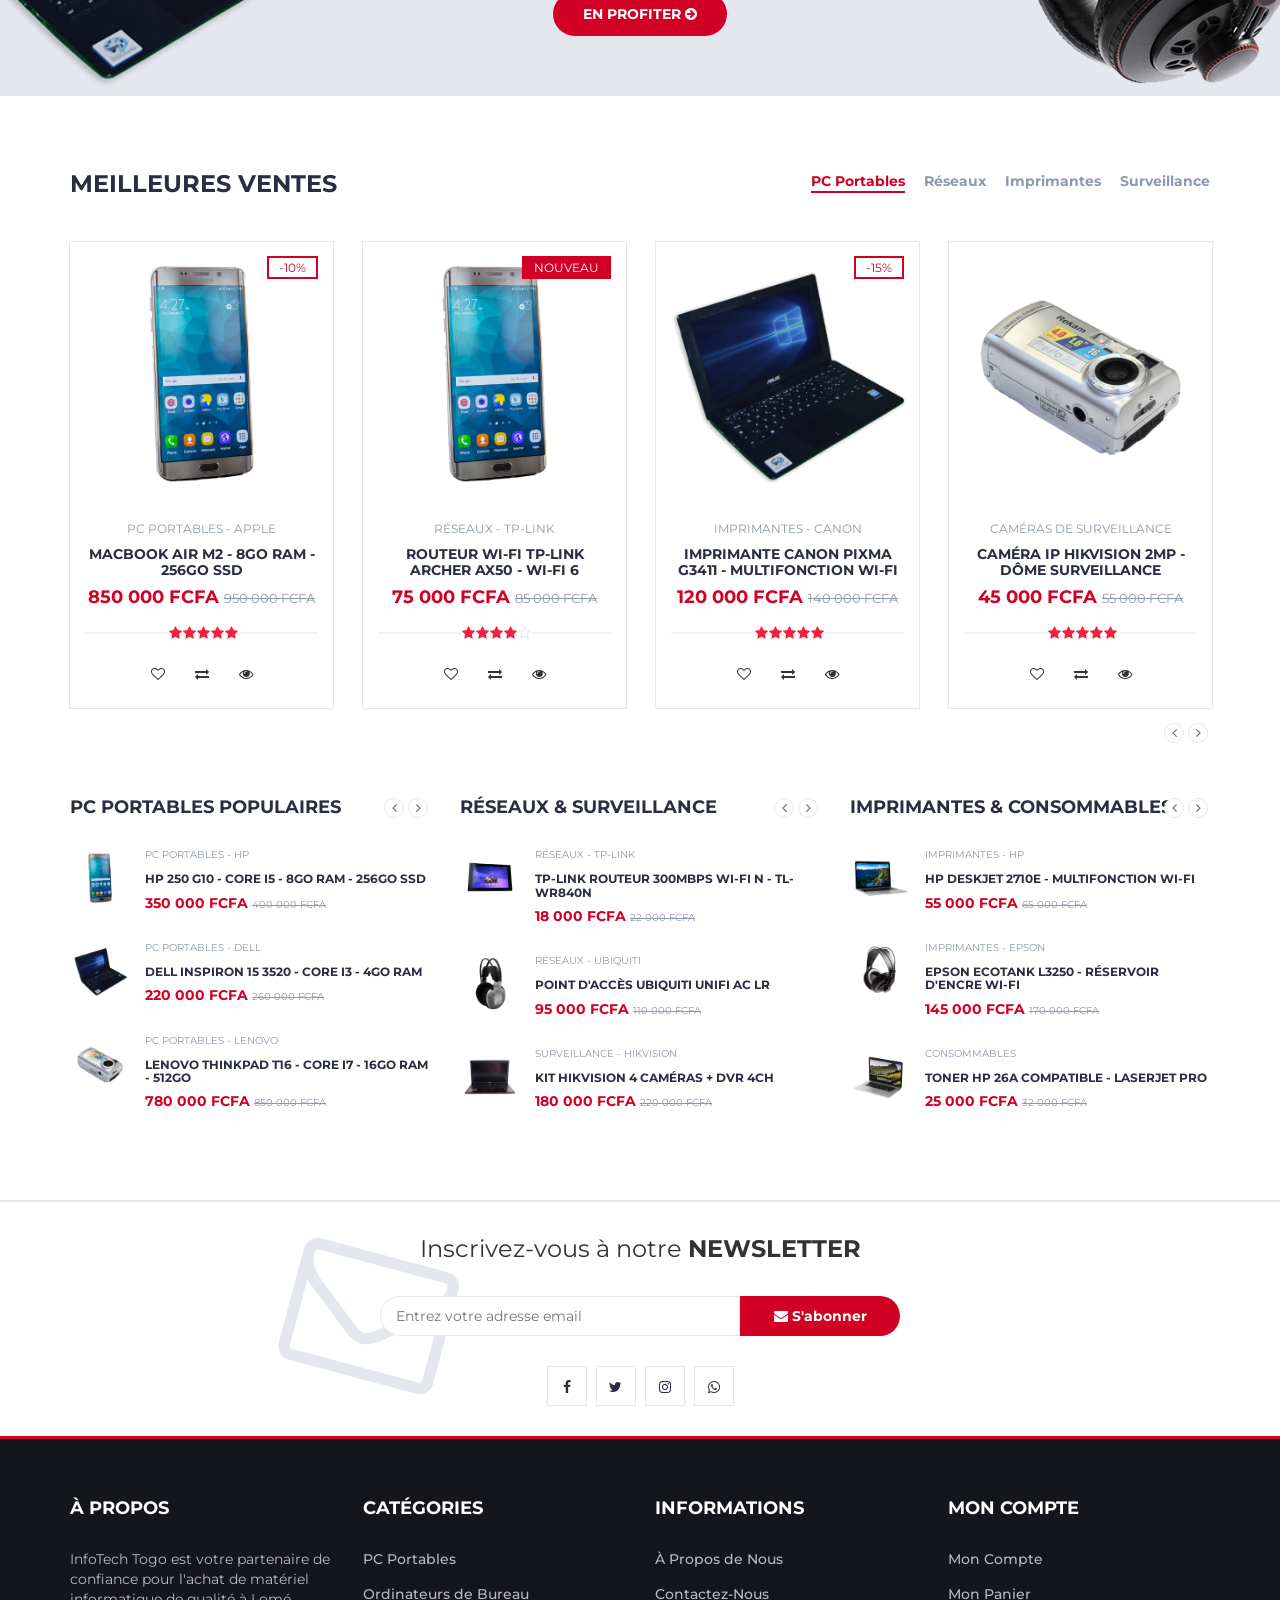
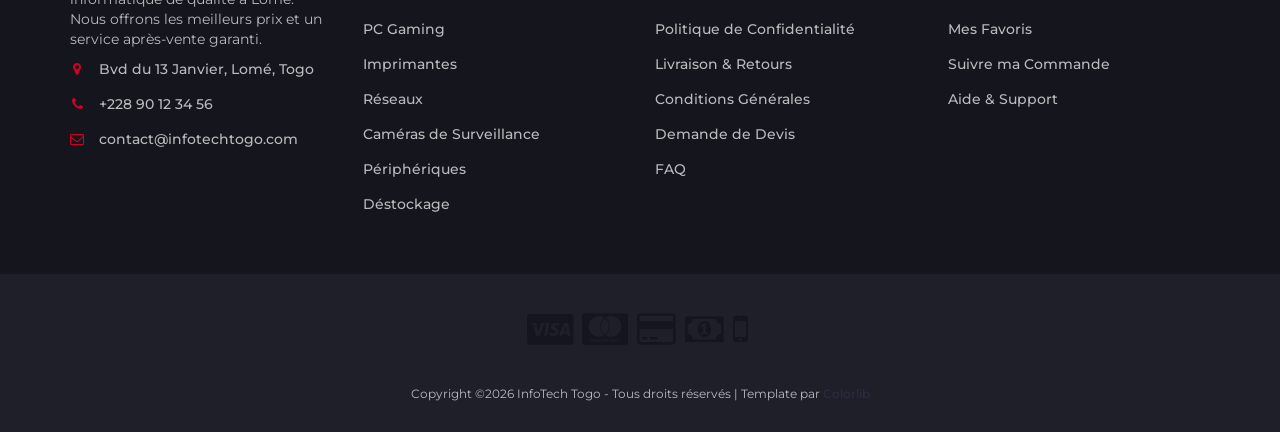
==== commit 591c6f17: "up" ====
--- a/index.html
+++ b/index.html
@@ -39,22 +39,6 @@
 	<body>
 		<!-- HEADER -->
 		<header>
-			<!-- TOP HEADER -->
-			<div id="top-header">
-				<div class="container">
-					<ul class="header-links pull-left">
-						<li><a href="tel:+22890123456"><i class="fa fa-phone"></i> +228 90 12 34 56</a></li>
-						<li><a href="mailto:contact@infotechtogo.com"><i class="fa fa-envelope-o"></i> contact@infotechtogo.com</a></li>
-						<li><a href="#"><i class="fa fa-map-marker"></i> Lomé, Togo - Bvd du 13 Janvier</a></li>
-					</ul>
-					<ul class="header-links pull-right">
-						<li><a href="#"><i class="fa fa-truck"></i> Livraison partout au Togo</a></li>
-						<li><a href="#"><i class="fa fa-user-o"></i> Mon Compte</a></li>
-					</ul>
-				</div>
-			</div>
-			<!-- /TOP HEADER -->
-
 			<!-- MAIN HEADER -->
 			<div id="header">
 				<!-- container -->
@@ -162,18 +146,18 @@
 					<ul class="main-nav nav navbar-nav">
 						<li class="active"><a href="index.html">Accueil</a></li>
 						<li class="has-dropdown">
-							<a href="store.html">PC Portables <i class="fa fa-caret-down"></i></a>
+							<a href="store.html?category=pc-portables">PC Portables <i class="fa fa-caret-down"></i></a>
 							<ul class="dropdown-nav">
-								<li><a href="store.html">DELL</a></li>
-								<li><a href="store.html">HP</a></li>
-								<li><a href="store.html">Lenovo / ThinkPad</a></li>
-								<li><a href="store.html">ASUS</a></li>
-								<li><a href="store.html">Acer</a></li>
-								<li><a href="store.html">Apple / MacBook</a></li>
+								<li><a href="store.html?brand=dell">DELL</a></li>
+								<li><a href="store.html?brand=hp">HP</a></li>
+								<li><a href="store.html?brand=lenovo">Lenovo / ThinkPad</a></li>
+								<li><a href="store.html?brand=asus">ASUS</a></li>
+								<li><a href="store.html?brand=acer">Acer</a></li>
+								<li><a href="store.html?brand=apple">Apple / MacBook</a></li>
 							</ul>
 						</li>
 						<li class="has-dropdown">
-							<a href="store.html">Ordinateurs Bureau <i class="fa fa-caret-down"></i></a>
+							<a href="store.html?category=ordinateurs-de-bureau">Ordinateurs Bureau <i class="fa fa-caret-down"></i></a>
 							<ul class="dropdown-nav">
 								<li><a href="store.html">Tours / Desktop</a></li>
 								<li><a href="store.html">All-in-One</a></li>
@@ -182,24 +166,24 @@
 						</li>
 						<li><a href="store.html">Gaming</a></li>
 						<li class="has-dropdown">
-							<a href="store.html">Imprimantes <i class="fa fa-caret-down"></i></a>
+							<a href="store.html?category=imprimantes">Imprimantes <i class="fa fa-caret-down"></i></a>
 							<ul class="dropdown-nav">
-								<li><a href="store.html">Imprimantes Laser</a></li>
-								<li><a href="store.html">Imprimantes Jet d'encre</a></li>
-								<li><a href="store.html">Multifonctions</a></li>
-								<li><a href="store.html">Toners & Cartouches</a></li>
+								<li><a href="store.html?category=imprimantes">Imprimantes Laser</a></li>
+								<li><a href="store.html?category=imprimantes">Imprimantes Jet d'encre</a></li>
+								<li><a href="store.html?category=imprimantes">Multifonctions</a></li>
+								<li><a href="store.html?category=imprimantes">Toners & Cartouches</a></li>
 							</ul>
 						</li>
-						<li><a href="store.html">Réseaux</a></li>
-						<li><a href="store.html">Moniteurs</a></li>
+						<li><a href="store.html?category=reseaux-surveillance">Réseaux</a></li>
+						<li><a href="store.html?category=moniteurs">Moniteurs</a></li>
 						<li class="has-dropdown">
-							<a href="store.html">Périphériques <i class="fa fa-caret-down"></i></a>
+							<a href="store.html?category=peripheriques">Périphériques <i class="fa fa-caret-down"></i></a>
 							<ul class="dropdown-nav">
-								<li><a href="store.html">Claviers & Souris</a></li>
-								<li><a href="store.html">Stockage (SSD, HDD, Clés USB)</a></li>
-								<li><a href="store.html">RAM / Mémoire</a></li>
-								<li><a href="store.html">Câbles & Adaptateurs</a></li>
-								<li><a href="store.html">Onduleurs / UPS</a></li>
+								<li><a href="store.html?category=peripheriques">Claviers & Souris</a></li>
+								<li><a href="store.html?category=peripheriques">Stockage (SSD, HDD, Clés USB)</a></li>
+								<li><a href="store.html?category=composants">RAM / Mémoire</a></li>
+								<li><a href="store.html?category=peripheriques">Câbles & Adaptateurs</a></li>
+								<li><a href="store.html?category=peripheriques">Onduleurs / UPS</a></li>
 							</ul>
 						</li>
 						<li><a href="store.html" style="color:#D10024;">Déstockage</a></li>
@@ -609,9 +593,9 @@
 									<div class="products-slick" data-nav="#slick-nav-2">
 
 										<!-- product -->
-										<div class="product" data-name="MacBook Air M2 - 8Go RAM - 256Go SSD" data-price="850000" data-img="./img/product06.png">
+										<div class="product" data-name="MacBook Air M2 - 8Go RAM - 256Go SSD" data-price="850000" data-img="./img/product07.png">
 											<div class="product-img">
-												<img src="./img/product06.png" alt="">
+												<img src="./img/product07.png" alt="">
 												<div class="product-label">
 													<span class="sale">-10%</span>
 												</div>
@@ -1183,6 +1167,7 @@
 		<script src="js/main.js"></script>
 
 		<script src="js/cart.js"></script>
+		<script src="js/store.js"></script>
 
 	</body>
 </html>
--- a/css/custom.css
+++ b/css/custom.css
@@ -151,6 +151,176 @@
 	font-style: italic;
 }
 
+/* --- Quick View Modal --- */
+#quick-view-modal {
+	position: fixed;
+	top: 0;
+	left: 0;
+	width: 100%;
+	height: 100%;
+	z-index: 99999;
+	opacity: 0;
+	visibility: hidden;
+	transition: all 0.3s;
+}
+
+#quick-view-modal.active {
+	opacity: 1;
+	visibility: visible;
+}
+
+#quick-view-modal .qv-overlay {
+	position: absolute;
+	top: 0;
+	left: 0;
+	width: 100%;
+	height: 100%;
+	background: rgba(0, 0, 0, 0.6);
+	cursor: pointer;
+}
+
+#quick-view-modal .qv-content {
+	position: absolute;
+	top: 50%;
+	left: 50%;
+	transform: translate(-50%, -50%);
+	background: #fff;
+	border-radius: 8px;
+	max-width: 750px;
+	width: 90%;
+	max-height: 90vh;
+	overflow-y: auto;
+	box-shadow: 0 10px 40px rgba(0, 0, 0, 0.3);
+}
+
+#quick-view-modal .qv-close {
+	position: absolute;
+	top: 10px;
+	right: 15px;
+	background: none;
+	border: none;
+	font-size: 28px;
+	color: #333;
+	cursor: pointer;
+	z-index: 10;
+	line-height: 1;
+}
+
+#quick-view-modal .qv-close:hover {
+	color: #D10024;
+}
+
+#quick-view-modal .qv-body {
+	display: flex;
+	padding: 30px;
+	gap: 25px;
+}
+
+#quick-view-modal .qv-img {
+	flex: 0 0 45%;
+	text-align: center;
+}
+
+#quick-view-modal .qv-img img {
+	max-width: 100%;
+	height: auto;
+	border-radius: 4px;
+}
+
+#quick-view-modal .qv-details {
+	flex: 1;
+}
+
+#quick-view-modal .qv-category {
+	color: #D10024;
+	font-size: 12px;
+	text-transform: uppercase;
+	font-weight: 700;
+	margin-bottom: 5px;
+}
+
+#quick-view-modal .qv-name {
+	font-size: 20px;
+	font-weight: 700;
+	color: #333;
+	margin-bottom: 10px;
+}
+
+#quick-view-modal .qv-rating {
+	margin-bottom: 10px;
+}
+
+#quick-view-modal .qv-rating .fa-star {
+	color: #EF233C;
+	font-size: 14px;
+}
+
+#quick-view-modal .qv-rating .fa-star-o {
+	color: #ccc;
+	font-size: 14px;
+}
+
+#quick-view-modal .qv-price {
+	font-size: 22px;
+	font-weight: 700;
+	color: #D10024;
+	margin-bottom: 10px;
+}
+
+#quick-view-modal .qv-old-price {
+	font-size: 16px;
+	color: #999;
+	font-weight: 400;
+}
+
+#quick-view-modal .qv-stock {
+	color: #28a745;
+	font-size: 13px;
+	font-weight: 600;
+	margin-bottom: 20px;
+}
+
+#quick-view-modal .qv-actions {
+	display: flex;
+	gap: 10px;
+	flex-wrap: wrap;
+	align-items: center;
+}
+
+#quick-view-modal .qv-add-cart {
+	padding: 10px 20px;
+	font-size: 13px;
+	border-radius: 40px;
+}
+
+#quick-view-modal .qv-view-full {
+	display: inline-block;
+	padding: 10px 20px;
+	background: #1e1f29;
+	color: #fff;
+	border-radius: 40px;
+	font-size: 13px;
+	font-weight: 700;
+	text-transform: uppercase;
+	transition: background 0.3s;
+	text-decoration: none;
+}
+
+#quick-view-modal .qv-view-full:hover {
+	background: #D10024;
+	color: #fff;
+}
+
+@media (max-width: 600px) {
+	#quick-view-modal .qv-body {
+		flex-direction: column;
+		padding: 20px;
+	}
+	#quick-view-modal .qv-img {
+		flex: none;
+	}
+}
+
 /* --- Mobile responsive fixes for dropdown nav --- */
 @media (max-width: 991px) {
 	.main-nav .has-dropdown .dropdown-nav {
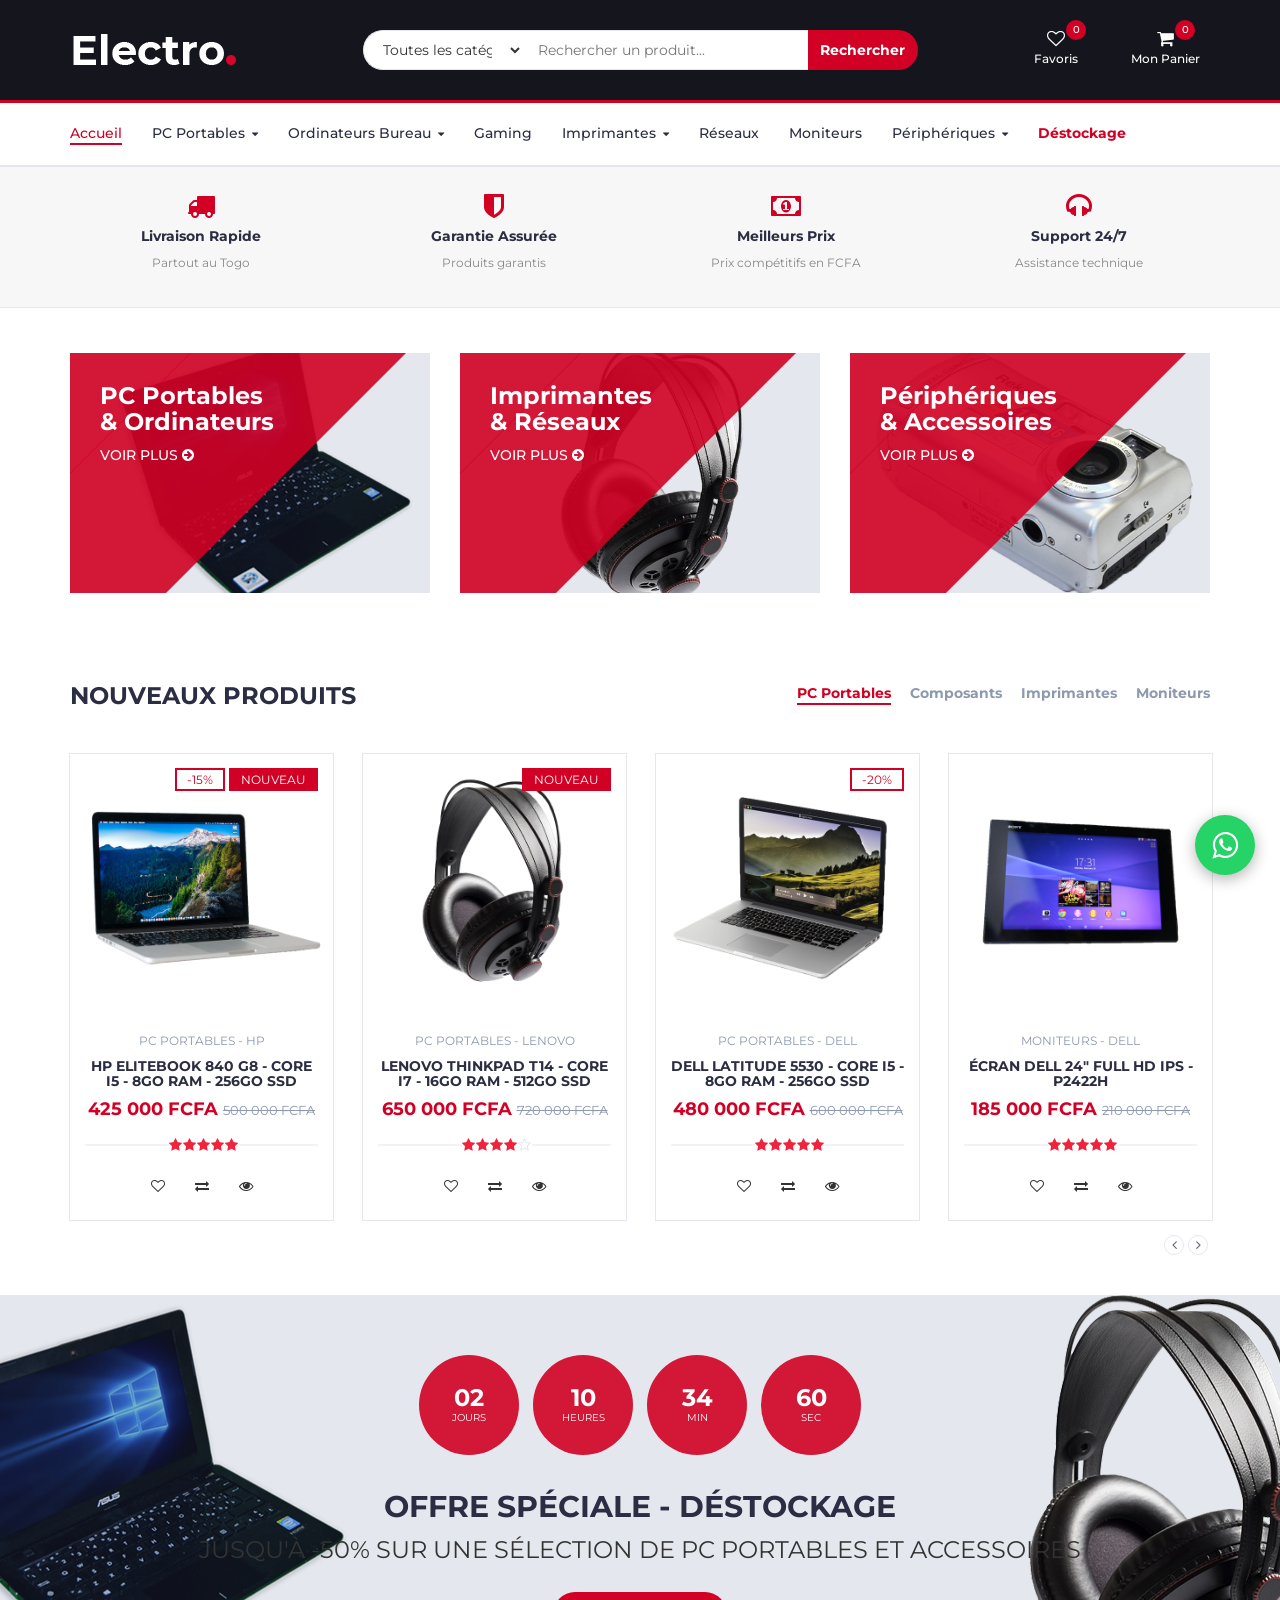
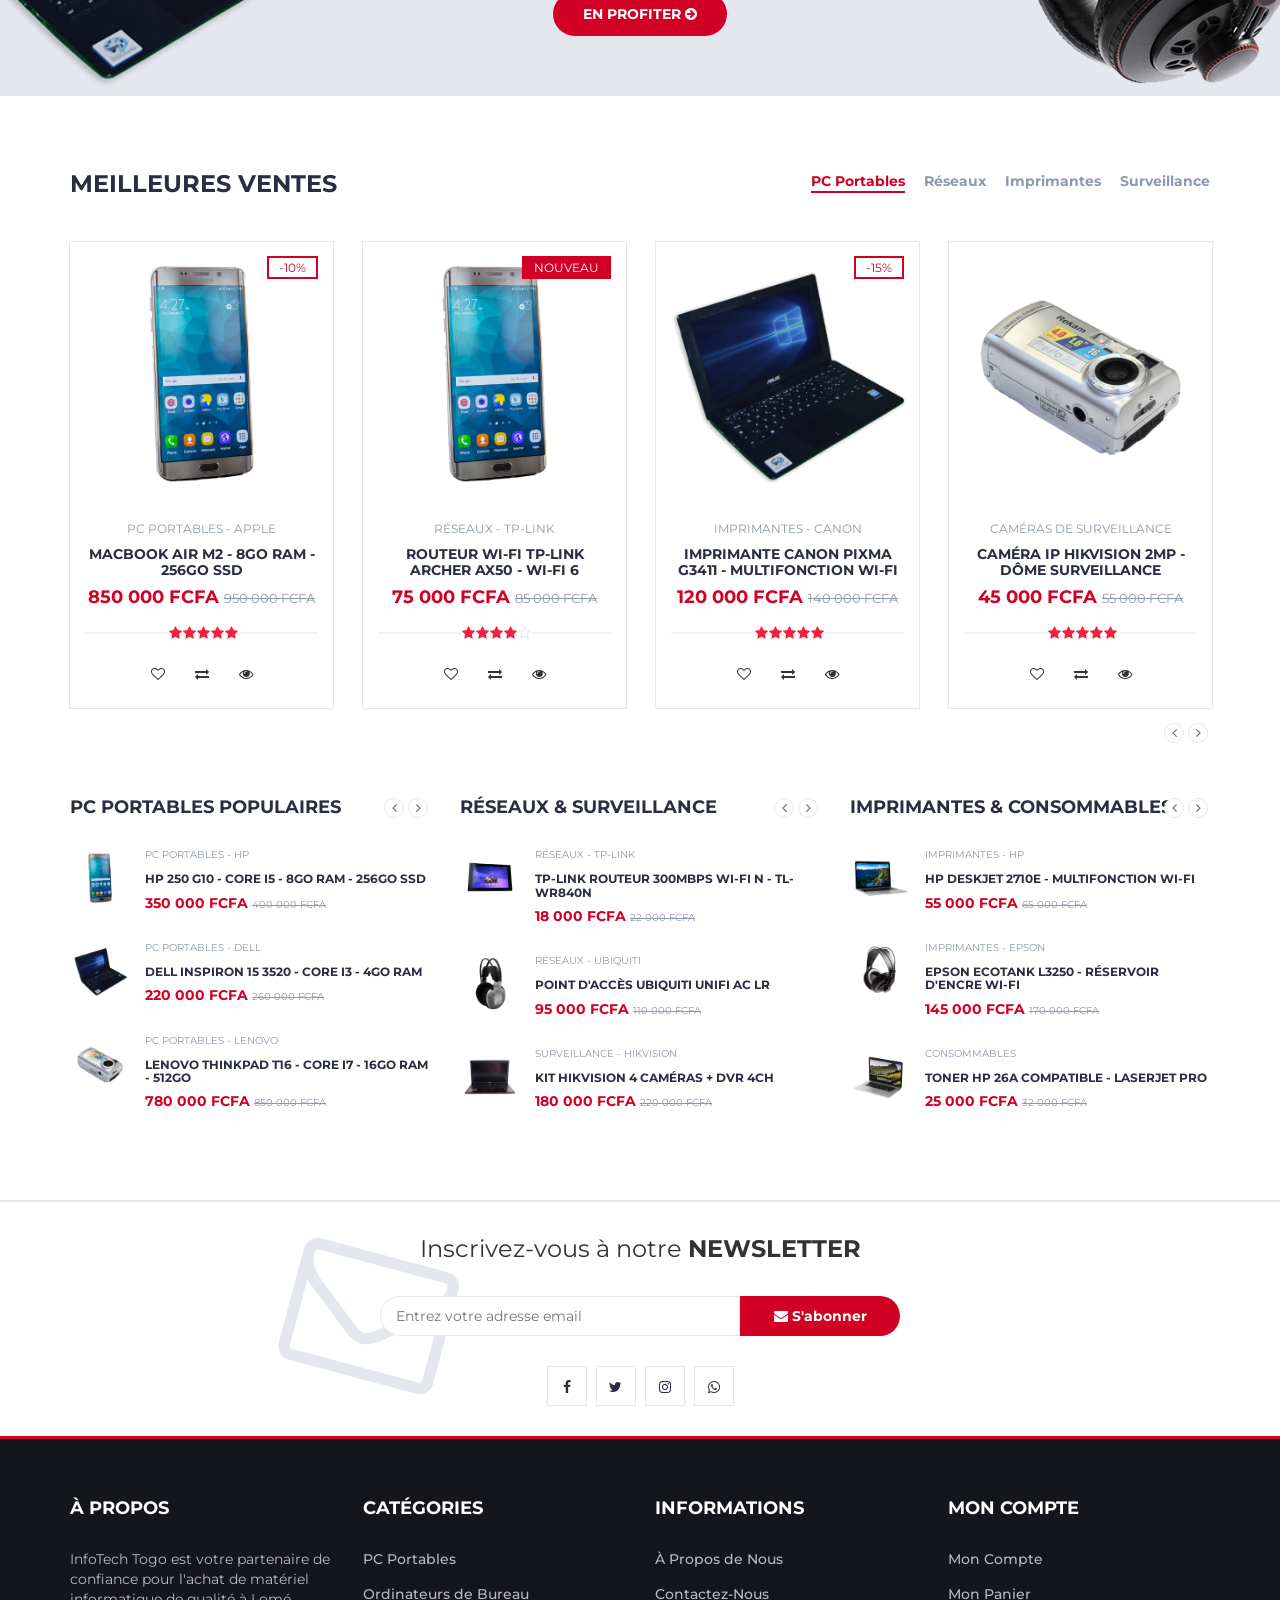
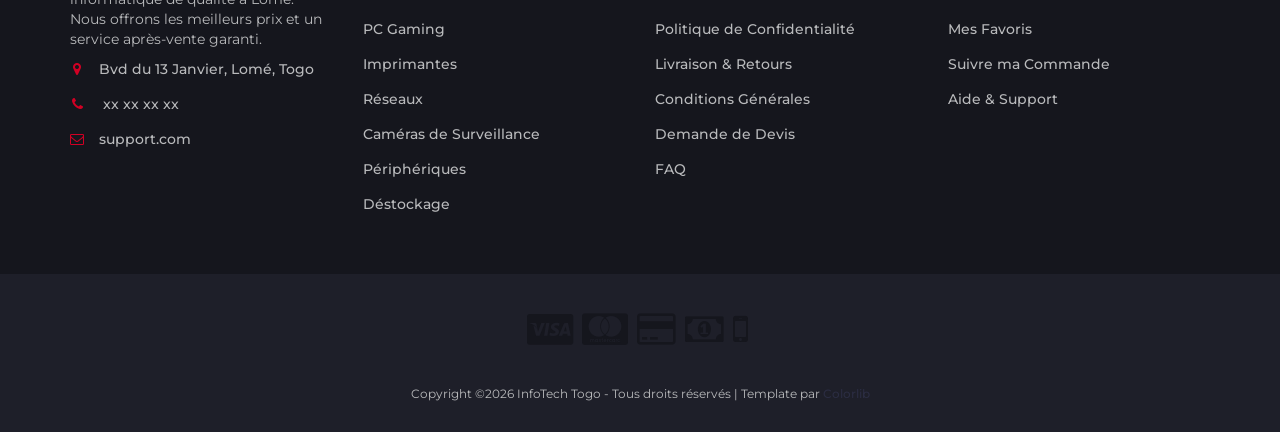
==== commit 4f9b4b17: "up" ====
--- a/index.html
+++ b/index.html
@@ -1067,8 +1067,8 @@
 								<p>InfoTech Togo est votre partenaire de confiance pour l'achat de matériel informatique de qualité à Lomé. Nous offrons les meilleurs prix et un service après-vente garanti.</p>
 								<ul class="footer-links">
 									<li><a href="#"><i class="fa fa-map-marker"></i>Bvd du 13 Janvier, Lomé, Togo</a></li>
-									<li><a href="tel:+22890123456"><i class="fa fa-phone"></i>+228 90 12 34 56</a></li>
-									<li><a href="mailto:contact@infotechtogo.com"><i class="fa fa-envelope-o"></i>contact@infotechtogo.com</a></li>
+									<li><a href="tel:+22890123456"><i class="fa fa-phone"></i> xx xx xx xx</a></li>
+									<li><a href="mailto: support.com"><i class="fa fa-envelope-o"></i>support.com</a></li>
 								</ul>
 							</div>
 						</div>
